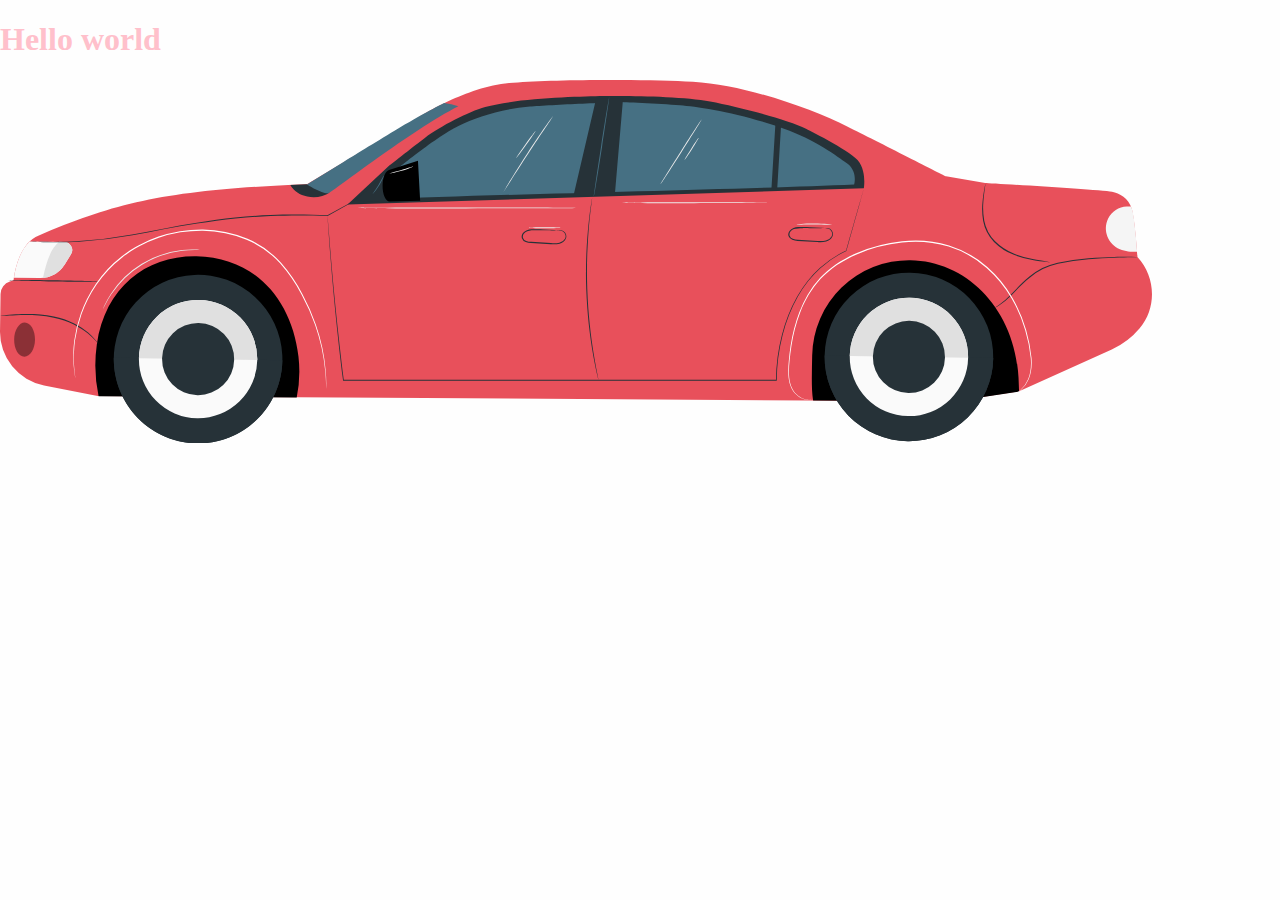
==== index.html @ 13c09c83 "initial commit" ====
<!DOCTYPE html>
<html lang="en">
  <head>
    <meta charset="UTF-8" />
    <meta name="viewport" content="width=device-width, initial-scale=1.0" />
    <link rel="stylesheet" href="style.css" />
    <title>Car service</title>
  </head>
  <body>
    <div class="container">
      <h1>Hello world</h1>
      <svg xmlns="http://www.w3.org/2000/svg" viewBox="0 0 1124.18 354.64">
        <g id="car">
          <path
            class="body"
            d="M1110 172.74c17.88 19.45 19.11 49.31 2.18 69.58a76.24 76.24 0 01-27.25 20.68l-90.37 40.71-63.84 9.88-835.41-5.29L43 298.06a53.16 53.16 0 01-43-52.95l.52-36.37a12.87 12.87 0 019.1-12.13l3.7-1.14s3.1-35.66 24.62-43.73C116.35 118 168.26 107.1 299.5 101.62l110.85-66.26S455.1 6.76 496.8 3 632.86-.78 676.12 1.71c50.78 2.92 115.21 26 151.14 43.85C855.4 59.51 923.13 94 923.13 94l38.31 6.43c5.77.27 111.58 6.72 123.74 8.58 7.14 1.1 16.21 6.48 19.24 16.53s5.59 46.92 5.59 46.92"
          />
          <path
            class="cls-2"
            d="M786.54 47.48c-18-9-66.5-21.48-93.58-26.56s-82.15-5.78-104.16-5.21-83.11 1.61-115.33 10.76c-16.58 4.71-43.2 18.5-58.91 30.05-5.45 4-29.12 22.56-34.42 26.78l-41 38.27L843 105.67s2.9-17.56-6.16-27.68-50.3-30.51-50.3-30.51z"
          />
          <path
            class="cls-3"
            d="M39.12 193.31l-25.49-.37c1-6.87 4.36-25.15 15.25-35.38l33.75.48a7.94 7.94 0 016.65 12.09l-6.14 10a27.74 27.74 0 01-24.02 13.18z"
          />
          <path
            class="cls-4"
            d="M42.21 191.78c2.65-11.23 6-26 15.46-33.81l5 .07a7.94 7.94 0 016.65 12.09l-6.14 10a27.71 27.71 0 01-21.27 13c.09-.42.19-.87.3-1.35z"
          />
          <path
            d="M289.54 309.84a125.87 125.87 0 001.73-39.84c-6.59-56.58-43.65-97.31-99.62-98.11-48.71-.71-89 29.73-97.18 86.11a145 145 0 001.7 50.57zM994.51 304c-.08-2.08-.25-4.21-.28-6.42-1-71.42-48.9-120.89-105.88-121.71a94.53 94.53 0 00-95.78 93c-.23 15.89-1 30.85.89 44l137.21.92z"
          />
          <path
            class="cls-2"
            d="M804.72 269.06A82.27 82.27 0 10888.17 188a82.28 82.28 0 00-83.45 81.06z"
          />
          <path
            class="cls-2"
            d="M804.74 268.85a1.49 1.49 0 000 .21 82.27 82.27 0 10164.53 2.37v-.21z"
          />
          <path
            class="cls-3"
            d="M829.23 269.41a57.76 57.76 0 1058.59-56.92 57.76 57.76 0 00-58.59 56.92z"
          />
          <path
            class="cls-4"
            d="M887.82 212.49a57.76 57.76 0 00-58.59 56.92l115.51 1.67a57.76 57.76 0 00-56.92-58.59z"
          />
          <path
            class="cls-2"
            d="M851.8 269.74a35.19 35.19 0 1035.69-34.68 35.19 35.19 0 00-35.69 34.68z"
          />
          <circle
            class="cls-2"
            cx="193.3"
            cy="272.37"
            r="82.27"
            transform="rotate(-2.57 193.70144275 272.8556887)"
          />
          <path
            class="cls-2"
            d="M111.05 271v.21a82.27 82.27 0 00164.53 2.37v-.21z"
          />
          <path
            class="cls-3"
            d="M135.55 271.54a57.76 57.76 0 1058.59-56.93 57.76 57.76 0 00-58.59 56.93z"
          />
          <path
            class="cls-4"
            d="M194.14 214.61a57.77 57.77 0 00-58.59 56.93l115.51 1.66a57.76 57.76 0 00-56.92-58.59z"
          />
          <path
            class="cls-2"
            d="M158.12 271.86a35.19 35.19 0 1035.69-34.67 35.19 35.19 0 00-35.69 34.67z"
          />
          <path
            d="M34.15 253.51c-.13 9.22-4.79 16.63-10.41 16.54s-10.07-7.61-9.94-16.83 4.8-16.62 10.42-16.54 10.07 7.62 9.93 16.83z"
            opacity=".4"
          />
          <path
            class="cls-2"
            d="M1110 172.74a8.47 8.47 0 01-1.58.13l-4.55.16c-4 .11-9.67.22-16.73.51s-15.47.68-24.77 1.43a210.32 210.32 0 00-30 4.41 76.65 76.65 0 00-14.74 5.09 61.92 61.92 0 00-12.13 8c-7.37 5.71-12.91 12.07-18 17a73.21 73.21 0 01-12.9 10.72 35.47 35.47 0 01-4 2.18 9.23 9.23 0 01-1.48.61c-.05-.12 2-1 5.24-3.17A78.82 78.82 0 00987 208.89c4.94-5 10.47-11.48 17.87-17.3a62.55 62.55 0 0112.3-8.15 76 76 0 0115-5.2 201.32 201.32 0 0130.15-4.35c9.34-.7 17.76-1 24.83-1.18s12.8-.17 16.75-.13l4.56.06a7.43 7.43 0 011.54.1z"
          />
          <g class="cls-7">
            <path
              class="cls-8"
              d="M991.86 305.42s.33-.23 1-.64a26.2 26.2 0 002.78-2 28.57 28.57 0 007.61-10.71c2.29-5.3 3.35-12.45 2.66-20.62a144.63 144.63 0 00-5.46-27.3 142.32 142.32 0 00-13.24-31 118.74 118.74 0 00-24.46-29.8 101 101 0 00-37-20.78 115.33 115.33 0 00-45.45-3.88 154.31 154.31 0 00-44.3 11.48c-13.65 5.83-25.88 13.83-35.1 23.9s-15.66 21.55-20 32.83a160 160 0 00-8.58 32.63c-.8 5.1-1.41 10-1.83 14.63a93.26 93.26 0 00-.55 13.12c.26 8.17 2.94 15.14 7.11 19.14a18.37 18.37 0 0011.6 5.73 18.74 18.74 0 004.59-.41s-.38.13-1.14.33a14.09 14.09 0 01-3.47.32 18.44 18.44 0 01-11.9-5.64c-4.32-4-7.12-11.18-7.44-19.44a92.2 92.2 0 01.46-13.21c.39-4.66 1-9.57 1.75-14.7a160.16 160.16 0 018.49-32.85 119.22 119.22 0 018.17-17.09 94.7 94.7 0 0112-16.13c9.32-10.19 21.69-18.31 35.42-24.22a155 155 0 0144.67-11.64 116 116 0 0145.91 3.95 101.62 101.62 0 0137.36 21.07 119.05 119.05 0 0124.6 30.13 148.7 148.7 0 0118.5 58.74c.64 8.24-.5 15.5-2.89 20.83a28 28 0 01-7.88 10.72 17.68 17.68 0 01-3.99 2.51z"
            />
          </g>
          <path
            class="cls-2"
            d="M96.19 257.94a40.87 40.87 0 01-2.66-3.13 59.15 59.15 0 00-8-7.78c-7.22-6-19-12.22-33.13-15.13s-27.29-2.68-36.72-2.36c-4.72.18-8.55.41-11.19.55a29.14 29.14 0 01-4.12.11 3.73 3.73 0 011-.21l3-.36c2.64-.28 6.46-.63 11.19-.92 9.44-.53 22.72-.91 37 2s26.24 9.39 33.42 15.65a52.6 52.6 0 017.81 8.13c.84 1 1.36 1.93 1.77 2.5a3.81 3.81 0 01.63.95zM95.69 196.71c0 .32-19.64.3-43.86-.05S8 195.76 8 195.44s19.64-.3 43.87.05 43.83.89 43.82 1.22z"
          />
          <g class="cls-7">
            <path
              class="cls-8"
              d="M318.3 301.35s-.05-.38-.07-1.12-.05-1.89-.08-3.3-.09-3.25-.22-5.36-.25-4.56-.53-7.31a188.36 188.36 0 00-10-45.42 197.12 197.12 0 00-13.07-29.37 155.19 155.19 0 00-20.85-30.33 90.42 90.42 0 00-32.92-23.29A116.89 116.89 0 00198 147.1a135.8 135.8 0 00-22.1 1.59 139.54 139.54 0 00-20.9 5.24 127.08 127.08 0 00-19 8.33l-2.25 1.19-2.16 1.31-4.28 2.6-4.08 2.83-2 1.4-1.91 1.51a116.07 116.07 0 00-25.17 26.72 126.79 126.79 0 00-14.55 28.55 131.4 131.4 0 00-6.38 25.71c-.44 3.88-.91 7.49-1 10.84-.25 3.34-.16 6.4-.14 9.15s.29 5.19.39 7.3.37 3.9.56 5.34.31 2.49.41 3.27.1 1.13.1 1.13-.1-.37-.22-1.11-.3-1.87-.53-3.26-.54-3.21-.67-5.33-.52-4.56-.5-7.33-.18-5.83 0-9.19c0-3.37.49-7 .89-10.9a131.07 131.07 0 016.25-25.9 127.65 127.65 0 0114.53-28.82 116.93 116.93 0 0125.32-27l1.92-1.53 2-1.42 4.1-2.85 4.37-2.67 2.18-1.32 2.27-1.2a126.44 126.44 0 0119.18-8.44 139.25 139.25 0 0121.06-5.3 137.17 137.17 0 0122.31-1.62 118 118 0 0143 8.87 91.44 91.44 0 0133.27 23.62A156.3 156.3 0 01295.2 209a196.35 196.35 0 0113 29.56 183.76 183.76 0 019.67 45.65 137.4 137.4 0 01.43 17.14z"
            />
          </g>
          <path
            class="cls-2"
            d="M961.58 101.54a4.8 4.8 0 01-.08 1.21c-.12.91-.27 2-.45 3.42-.4 3-1 7.25-1.41 12.56a70.54 70.54 0 00.85 18.59 39.44 39.44 0 0010.35 19.84 55.57 55.57 0 0018.92 12.41 99.84 99.84 0 0017.93 5.2c5.24 1 9.52 1.69 12.47 2.17l3.4.57a4.56 4.56 0 011.18.28 5.06 5.06 0 01-1.21 0l-3.43-.35c-3-.35-7.28-.86-12.56-1.82a94.06 94.06 0 01-18.19-5A55.33 55.33 0 01970 158a39.89 39.89 0 01-10.57-20.44 67.68 67.68 0 01-.61-18.86c.5-5.35 1.24-9.63 1.78-12.58.27-1.47.5-2.61.67-3.38a4.65 4.65 0 01.31-1.2zM543.61 146.57a3.16 3.16 0 011-.1 16.52 16.52 0 012.92.15 5.72 5.72 0 014 2.43 6.12 6.12 0 01.48 6.15 9.15 9.15 0 01-5.94 4.61 26.69 26.69 0 01-8.56.43l-19.35-1.1a15.48 15.48 0 01-5.17-1 6.42 6.42 0 01-3.73-3.72 5.6 5.6 0 011-5 8 8 0 013.9-2.85c3-1 5.92-.8 8.55-.86s5.13.09 7.38.18l10.66.45a31.3 31.3 0 013.9.21 3.15 3.15 0 01-1 .14c-.66 0-1.64.09-2.9.11-2.52.06-6.17 0-10.67-.08-2.25 0-4.71-.07-7.35 0s-5.52-.05-8.19.9a6.86 6.86 0 00-3.36 2.48 4.5 4.5 0 00-.78 4 5.35 5.35 0 003.09 3 14.81 14.81 0 004.79.87l19.34 1.19a26.06 26.06 0 008.25-.28 8.4 8.4 0 005.45-4 5.45 5.45 0 00-.29-5.43 5.27 5.27 0 00-3.53-2.34c-2.5-.48-3.9-.41-3.89-.54zM803.79 144.42a3.06 3.06 0 011-.1 15.93 15.93 0 012.93.16 5.65 5.65 0 014 2.42 6.14 6.14 0 01.49 6.15 9.16 9.16 0 01-6 4.61 26.69 26.69 0 01-8.56.43l-19.3-1.09a15.77 15.77 0 01-5.17-1 6.47 6.47 0 01-3.73-3.73 5.6 5.6 0 011-5 7.9 7.9 0 013.9-2.84c3-1 5.92-.81 8.55-.87s5.13.09 7.38.18l10.66.45a28.12 28.12 0 013.91.22 3.59 3.59 0 01-1 .13c-.67 0-1.65.09-2.91.11-2.52.06-6.17 0-10.67-.08-2.25 0-4.71-.07-7.35 0s-5.52 0-8.19.9a6.79 6.79 0 00-3.35 2.49 4.45 4.45 0 00-.79 4 5.34 5.34 0 003.1 3 14.72 14.72 0 004.79.88l19.28 1.16a26 26 0 008.25-.29 8.31 8.31 0 005.45-4 5.43 5.43 0 00-.29-5.42 5.2 5.2 0 00-3.53-2.34c-2.43-.47-3.87-.4-3.85-.53z"
          />
          <path
            class="cls-2"
            d="M843 105.67s-.08.35-.26 1l-.83 3.05-3.3 11.9c-2.92 10.42-7.19 25.66-12.63 45v.11l-.1.05a101.42 101.42 0 00-25.31 16.88 105.71 105.71 0 00-11.78 12.54 123.54 123.54 0 00-10.3 15.28A151.6 151.6 0 00763.7 249a181.24 181.24 0 00-5.7 44v.43h-.42l-184.5.06-238-.1h-.34v-.34c-6-48.78-9.74-89-12-116.91-1.14-14-1.92-24.91-2.43-32.34-.24-3.7-.42-6.53-.55-8.47s-.15-2.9-.15-2.9.11 1 .27 2.89.37 4.77.66 8.47c.61 7.44 1.5 18.35 2.64 32.31 2.4 27.94 6.29 68.09 12.34 116.86l-.38-.34 238-.09 184.5.05-.43.44a182.06 182.06 0 015.79-44.21 152.45 152.45 0 0114.91-37.57 123 123 0 0110.41-15.34 105.31 105.31 0 0111.88-12.59 101.81 101.81 0 0125.5-16.88l-.14.16c5.53-19.35 9.88-34.57 12.86-45 1.5-5.18 2.65-9.15 3.43-11.86.39-1.32.69-2.33.89-3s.26-1.06.26-1.06z"
          />
          <path
            class="cls-2"
            d="M577.79 115a1.46 1.46 0 010 .46c0 .36-.08.8-.14 1.35-.16 1.25-.37 3-.64 5.15s-.65 5-1 8.16-.8 6.81-1.12 10.83-.76 8.41-1 13.14-.55 9.79-.8 15.12c-.35 10.65-.44 22.37 0 34.66s1.32 24 2.4 34.6c.6 5.29 1.12 10.33 1.81 15s1.29 9.07 1.93 13 1.29 7.56 1.85 10.72 1.07 5.86 1.52 8.07l1 5.1c.1.54.17 1 .23 1.34a1.45 1.45 0 010 .46 2.57 2.57 0 01-.14-.44c-.09-.35-.2-.78-.33-1.31q-.42-1.86-1.16-5.07c-.51-2.2-1.1-4.9-1.69-8s-1.36-6.72-2-10.71-1.41-8.34-2.05-13-1.27-9.74-1.9-15c-1.12-10.62-2-22.33-2.48-34.66s-.27-24.06.13-34.73c.27-5.33.49-10.4.89-15.13s.75-9.14 1.16-13.16.87-7.64 1.26-10.82.78-5.92 1.14-8.15.62-3.88.82-5.13c.1-.54.17-1 .24-1.33a1.69 1.69 0 01.07-.52zM321.75 109.75c-5.9 4.41-14.67 5.51-21.89 4s-12.9-4.83-16.6-11.2l16.2-.72z"
          />
          <path
            class="cls-9"
            d="M299.46 101.86s16.32 10 21.06 8.59 80.87-61.53 126.81-84.76a54.14 54.14 0 00-13.95-3.17s-21.38 10.81-48 26.86c-20.28 12.21-40.92 25-50.57 30.9z"
          />
          <path
            class="cls-2"
            d="M351.67 114.63a4.53 4.53 0 01-.52.34l-1.6.93-6.25 3.55-23.58 13.22h-.16c-14.78-.53-33.76-.92-55.5 0-10.87.47-22.42 1.25-34.46 2.47s-24.55 3-37.36 5c-22.45 3.5-43.64 7.92-63 11.48a428 428 0 01-51.95 6.23c-14.88.85-26.95.63-35.27.39-4.16-.13-7.39-.29-9.58-.43l-2.49-.16c-.56 0-.85-.08-.85-.08h.85l2.5.07c2.19.07 5.42.18 9.58.25 8.32.13 20.37.24 35.22-.7a438.6 438.6 0 0051.84-6.42c19.34-3.6 40.55-8.05 63-11.56 12.83-2 25.37-3.73 37.42-5s23.64-2 34.52-2.41c21.78-.83 40.78-.35 55.56.3h-.15l23.72-13 6.32-3.41 1.64-.86a2.7 2.7 0 01.55-.2z"
          />
          <path
            class="cls-9"
            d="M369 116.52c115.64-5.16 348.9-9.46 464.53-14.63 0 0 3.82-12.7-7.06-20.63-4-2.9-28-21.06-56-31.76-44-16.78-88.88-23.48-106.82-24.95-20.6-1.68-58.27-3.2-58.27-3.2s-69 2.75-88.24 4.5c-28.36 2.56-52.17 10.27-69.81 19-24.11 11.93-66.05 47.07-66.05 47.07l-29.5 24.6z"
          />
          <path
            class="cls-2"
            d="M581.83 17.93l-22.32 95.43 40.47-1.29 8.05-94.14h-26.2zM756.8 41.03l-3.94 64.65h5.63l3.8-62.63-5.49-2.02zM373.39 94.63c1.78 2.38 12.06 25.48 12.06 25.48l-39.06-2.56z"
          />
          <path
            class="cls-1"
            d="M410 117.81l-29.77.83c-3.93-.06-7-7-6.9-15.59.12-7.64 2.77-14.1 6.26-15.21l28.27-9z"
          />
          <path
            class="cls-9"
            d="M594.5 16.84c.26 0-2.89 21.79-7 48.57s-7.73 48.47-8 48.43 2.89-21.78 7-48.58 7.74-48.46 8-48.42zM374.56 93.22c.23.09-1.42 4.7-4.56 9.82s-6.46 8.72-6.64 8.55 2.75-4 5.82-9 5.12-9.48 5.38-9.37z"
          />
          <path
            class="cls-10"
            d="M539.61 35.28a3 3 0 01-.43.79l-1.39 2.15c-1.31 2-3.07 4.62-5.21 7.83-4.42 6.6-10.51 15.73-17.14 25.87S502.89 91.31 498.62 98l-5.09 7.92-1.41 2.13c-.33.48-.52.73-.55.71a2.84 2.84 0 01.43-.76l1.27-2.23c1.11-1.92 2.76-4.68 4.82-8.08 4.13-6.79 10-16.09 16.6-26.24S527.46 52.18 532 45.67c2.28-3.25 4.15-5.87 5.47-7.66L539 36c.38-.5.58-.74.61-.72zM522.63 49.73c.22.16-3.86 6.23-9.09 13.58s-9.66 13.17-9.88 13 3.86-6.24 9.1-13.58 9.66-13.15 9.87-13z"
          />
          <path
            d="M1109.66 167.65s-9.6.61-16.83-2.5c-11.5-4.94-17-18.58-11.53-29.82a2 2 0 01.1-.21c3.42-6.89 10.53-11.82 18.22-11.77h4s1.78 2.85 2.61 9.56c1.11 8.79 2.77 22.09 3.43 34.74z"
            fill="#f5f5f5"
          />
          <path
            class="cls-10"
            d="M684.86 38.38c.22.14-8.61 14.44-19.72 31.92s-20.3 31.55-20.53 31.4 8.61-14.43 19.72-31.92 20.31-31.54 20.53-31.4zM681.87 56.43c.22.14-2.73 5.1-6.59 11.09s-7.16 10.71-7.39 10.57S670.62 73 674.48 67s7.17-10.72 7.39-10.57zM403.21 84.41c.1.23-4.84 2.41-11.21 4.27s-11.7 2.69-11.75 2.44 5.16-1.51 11.48-3.36 11.38-3.61 11.48-3.35zM563.31 124.82c0 .27-48.54.48-108.39.48s-108.39-.21-108.39-.48 48.52-.48 108.39-.48 108.39.22 108.39.48zM547.37 144.09c0 .27-7 .48-15.75.48s-15.75-.21-15.75-.48 7-.48 15.75-.48 15.75.22 15.75.48zM195 165.93a5 5 0 01-1.21 0c-.78 0-1.94-.06-3.43 0a100.54 100.54 0 00-12.59.77 96.68 96.68 0 00-68.79 42 101.18 101.18 0 00-6.45 10.84c-.71 1.31-1.17 2.38-1.54 3.07a5.37 5.37 0 01-.58 1 5.66 5.66 0 01.41-1.13c.31-.72.72-1.81 1.38-3.16a88.72 88.72 0 016.21-11A94.65 94.65 0 01177.66 166a87.31 87.31 0 0112.67-.47c1.5 0 2.66.16 3.44.21a6.38 6.38 0 011.23.19zM749.3 119.72c0 .26-32.13.48-71.76.48s-71.76-.22-71.76-.48 32.12-.48 71.76-.48 71.76.21 71.76.48zM812.23 141.27a31 31 0 01-5.19 0c-3.19-.07-7.6-.18-12.48-.21s-9.28 0-12.48.08-5.18.05-5.19-.09a25.92 25.92 0 015.16-.59c3.2-.21 7.63-.38 12.52-.35s9.31.24 12.51.48a25.2 25.2 0 015.15.68z"
          />
        </g>
      </svg>
    </div>
  </body>
</html>
---- style.css ----
body {
  padding: 0;
  margin: 0;
  background: #fefefe;
}

h1 {
  color: pink;
}

.body {
  fill: #e8505b;
}
.cls-2 {
  fill: #263238;
}
.cls-3 {
  fill: #fafafa;
}
.cls-4 {
  fill: #e0e0e0;
}
/* .cls-5 {
  opacity: 0.7;
}
.cls-7 {
  opacity: 0.5;
} */
.cls-8 {
  fill: #fff;
}
.cls-9 {
  fill: #467083;
}
.cls-10 {
  fill: #ebebeb;
}

svg {
  animation-name: drive;
  animation-duration: 5s;
  animation-iteration-count: 1;
  animation-direction: normal;
  width: 90vw;
}

@keyframes drive {
  from {
    transform: translateX(100vw);
  }

  to {
    transform: translateX(0);
  }
}
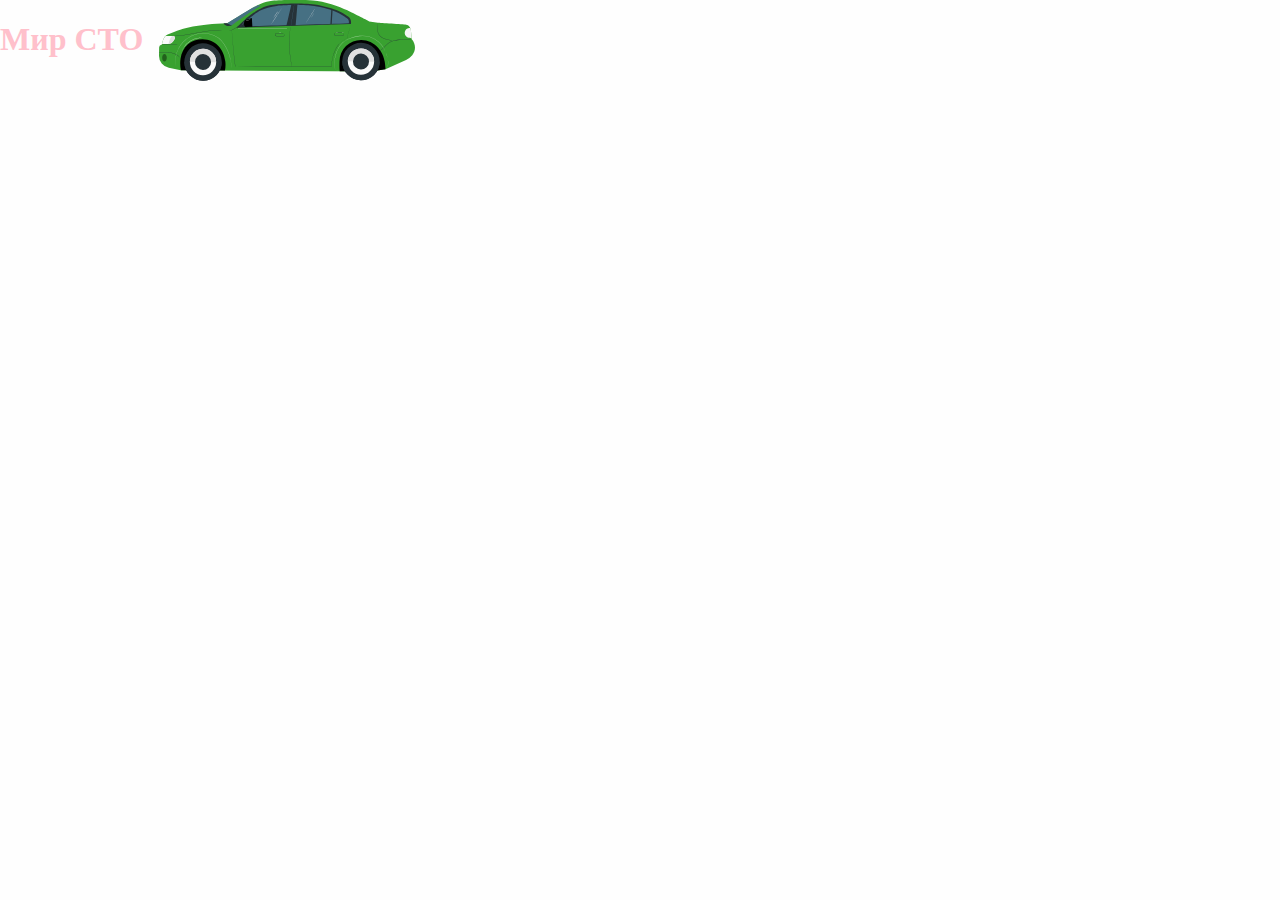
==== commit 6eda342d: "added changing car color" ====
--- a/index.html
+++ b/index.html
@@ -8,145 +8,144 @@
   </head>
   <body>
     <div class="container">
-      <h1>Hello world</h1>
+      <h1>Мир СТО</h1>
       <svg xmlns="http://www.w3.org/2000/svg" viewBox="0 0 1124.18 354.64">
-        <g id="car">
+        <path
+          id="car-body"
+          d="M1110 172.74c17.88 19.45 19.11 49.31 2.18 69.58a76.24 76.24 0 01-27.25 20.68l-90.37 40.71-63.84 9.88-835.41-5.29L43 298.06a53.16 53.16 0 01-43-52.95l.52-36.37a12.87 12.87 0 019.1-12.13l3.7-1.14s3.1-35.66 24.62-43.73C116.35 118 168.26 107.1 299.5 101.62l110.85-66.26S455.1 6.76 496.8 3 632.86-.78 676.12 1.71c50.78 2.92 115.21 26 151.14 43.85C855.4 59.51 923.13 94 923.13 94l38.31 6.43c5.77.27 111.58 6.72 123.74 8.58 7.14 1.1 16.21 6.48 19.24 16.53s5.59 46.92 5.59 46.92"
+        />
+        <path
+          class="cls-2"
+          d="M786.54 47.48c-18-9-66.5-21.48-93.58-26.56s-82.15-5.78-104.16-5.21-83.11 1.61-115.33 10.76c-16.58 4.71-43.2 18.5-58.91 30.05-5.45 4-29.12 22.56-34.42 26.78l-41 38.27L843 105.67s2.9-17.56-6.16-27.68-50.3-30.51-50.3-30.51z"
+        />
+        <path
+          class="cls-3"
+          d="M39.12 193.31l-25.49-.37c1-6.87 4.36-25.15 15.25-35.38l33.75.48a7.94 7.94 0 016.65 12.09l-6.14 10a27.74 27.74 0 01-24.02 13.18z"
+        />
+        <path
+          class="cls-4"
+          d="M42.21 191.78c2.65-11.23 6-26 15.46-33.81l5 .07a7.94 7.94 0 016.65 12.09l-6.14 10a27.71 27.71 0 01-21.27 13c.09-.42.19-.87.3-1.35z"
+        />
+        <path
+          d="M289.54 309.84a125.87 125.87 0 001.73-39.84c-6.59-56.58-43.65-97.31-99.62-98.11-48.71-.71-89 29.73-97.18 86.11a145 145 0 001.7 50.57zM994.51 304c-.08-2.08-.25-4.21-.28-6.42-1-71.42-48.9-120.89-105.88-121.71a94.53 94.53 0 00-95.78 93c-.23 15.89-1 30.85.89 44l137.21.92z"
+        />
+        <path
+          class="cls-2"
+          d="M804.72 269.06A82.27 82.27 0 10888.17 188a82.28 82.28 0 00-83.45 81.06z"
+        />
+        <path
+          class="cls-2"
+          d="M804.74 268.85a1.49 1.49 0 000 .21 82.27 82.27 0 10164.53 2.37v-.21z"
+        />
+        <path
+          class="cls-3"
+          d="M829.23 269.41a57.76 57.76 0 1058.59-56.92 57.76 57.76 0 00-58.59 56.92z"
+        />
+        <path
+          class="cls-4"
+          d="M887.82 212.49a57.76 57.76 0 00-58.59 56.92l115.51 1.67a57.76 57.76 0 00-56.92-58.59z"
+        />
+        <path
+          class="cls-2"
+          d="M851.8 269.74a35.19 35.19 0 1035.69-34.68 35.19 35.19 0 00-35.69 34.68z"
+        />
+        <circle
+          class="cls-2"
+          cx="193.3"
+          cy="272.37"
+          r="82.27"
+          transform="rotate(-2.57 193.70144275 272.8556887)"
+        />
+        <path
+          class="cls-2"
+          d="M111.05 271v.21a82.27 82.27 0 00164.53 2.37v-.21z"
+        />
+        <path
+          class="cls-3"
+          d="M135.55 271.54a57.76 57.76 0 1058.59-56.93 57.76 57.76 0 00-58.59 56.93z"
+        />
+        <path
+          class="cls-4"
+          d="M194.14 214.61a57.77 57.77 0 00-58.59 56.93l115.51 1.66a57.76 57.76 0 00-56.92-58.59z"
+        />
+        <path
+          class="cls-2"
+          d="M158.12 271.86a35.19 35.19 0 1035.69-34.67 35.19 35.19 0 00-35.69 34.67z"
+        />
+        <path
+          d="M34.15 253.51c-.13 9.22-4.79 16.63-10.41 16.54s-10.07-7.61-9.94-16.83 4.8-16.62 10.42-16.54 10.07 7.62 9.93 16.83z"
+          opacity=".4"
+        />
+        <path
+          class="cls-2"
+          d="M1110 172.74a8.47 8.47 0 01-1.58.13l-4.55.16c-4 .11-9.67.22-16.73.51s-15.47.68-24.77 1.43a210.32 210.32 0 00-30 4.41 76.65 76.65 0 00-14.74 5.09 61.92 61.92 0 00-12.13 8c-7.37 5.71-12.91 12.07-18 17a73.21 73.21 0 01-12.9 10.72 35.47 35.47 0 01-4 2.18 9.23 9.23 0 01-1.48.61c-.05-.12 2-1 5.24-3.17A78.82 78.82 0 00987 208.89c4.94-5 10.47-11.48 17.87-17.3a62.55 62.55 0 0112.3-8.15 76 76 0 0115-5.2 201.32 201.32 0 0130.15-4.35c9.34-.7 17.76-1 24.83-1.18s12.8-.17 16.75-.13l4.56.06a7.43 7.43 0 011.54.1z"
+        />
+        <g class="cls-7">
           <path
-            class="body"
-            d="M1110 172.74c17.88 19.45 19.11 49.31 2.18 69.58a76.24 76.24 0 01-27.25 20.68l-90.37 40.71-63.84 9.88-835.41-5.29L43 298.06a53.16 53.16 0 01-43-52.95l.52-36.37a12.87 12.87 0 019.1-12.13l3.7-1.14s3.1-35.66 24.62-43.73C116.35 118 168.26 107.1 299.5 101.62l110.85-66.26S455.1 6.76 496.8 3 632.86-.78 676.12 1.71c50.78 2.92 115.21 26 151.14 43.85C855.4 59.51 923.13 94 923.13 94l38.31 6.43c5.77.27 111.58 6.72 123.74 8.58 7.14 1.1 16.21 6.48 19.24 16.53s5.59 46.92 5.59 46.92"
-          />
-          <path
-            class="cls-2"
-            d="M786.54 47.48c-18-9-66.5-21.48-93.58-26.56s-82.15-5.78-104.16-5.21-83.11 1.61-115.33 10.76c-16.58 4.71-43.2 18.5-58.91 30.05-5.45 4-29.12 22.56-34.42 26.78l-41 38.27L843 105.67s2.9-17.56-6.16-27.68-50.3-30.51-50.3-30.51z"
-          />
-          <path
-            class="cls-3"
-            d="M39.12 193.31l-25.49-.37c1-6.87 4.36-25.15 15.25-35.38l33.75.48a7.94 7.94 0 016.65 12.09l-6.14 10a27.74 27.74 0 01-24.02 13.18z"
-          />
-          <path
-            class="cls-4"
-            d="M42.21 191.78c2.65-11.23 6-26 15.46-33.81l5 .07a7.94 7.94 0 016.65 12.09l-6.14 10a27.71 27.71 0 01-21.27 13c.09-.42.19-.87.3-1.35z"
-          />
-          <path
-            d="M289.54 309.84a125.87 125.87 0 001.73-39.84c-6.59-56.58-43.65-97.31-99.62-98.11-48.71-.71-89 29.73-97.18 86.11a145 145 0 001.7 50.57zM994.51 304c-.08-2.08-.25-4.21-.28-6.42-1-71.42-48.9-120.89-105.88-121.71a94.53 94.53 0 00-95.78 93c-.23 15.89-1 30.85.89 44l137.21.92z"
-          />
-          <path
-            class="cls-2"
-            d="M804.72 269.06A82.27 82.27 0 10888.17 188a82.28 82.28 0 00-83.45 81.06z"
-          />
-          <path
-            class="cls-2"
-            d="M804.74 268.85a1.49 1.49 0 000 .21 82.27 82.27 0 10164.53 2.37v-.21z"
-          />
-          <path
-            class="cls-3"
-            d="M829.23 269.41a57.76 57.76 0 1058.59-56.92 57.76 57.76 0 00-58.59 56.92z"
-          />
-          <path
-            class="cls-4"
-            d="M887.82 212.49a57.76 57.76 0 00-58.59 56.92l115.51 1.67a57.76 57.76 0 00-56.92-58.59z"
-          />
-          <path
-            class="cls-2"
-            d="M851.8 269.74a35.19 35.19 0 1035.69-34.68 35.19 35.19 0 00-35.69 34.68z"
-          />
-          <circle
-            class="cls-2"
-            cx="193.3"
-            cy="272.37"
-            r="82.27"
-            transform="rotate(-2.57 193.70144275 272.8556887)"
-          />
-          <path
-            class="cls-2"
-            d="M111.05 271v.21a82.27 82.27 0 00164.53 2.37v-.21z"
-          />
-          <path
-            class="cls-3"
-            d="M135.55 271.54a57.76 57.76 0 1058.59-56.93 57.76 57.76 0 00-58.59 56.93z"
-          />
-          <path
-            class="cls-4"
-            d="M194.14 214.61a57.77 57.77 0 00-58.59 56.93l115.51 1.66a57.76 57.76 0 00-56.92-58.59z"
-          />
-          <path
-            class="cls-2"
-            d="M158.12 271.86a35.19 35.19 0 1035.69-34.67 35.19 35.19 0 00-35.69 34.67z"
-          />
-          <path
-            d="M34.15 253.51c-.13 9.22-4.79 16.63-10.41 16.54s-10.07-7.61-9.94-16.83 4.8-16.62 10.42-16.54 10.07 7.62 9.93 16.83z"
-            opacity=".4"
-          />
-          <path
-            class="cls-2"
-            d="M1110 172.74a8.47 8.47 0 01-1.58.13l-4.55.16c-4 .11-9.67.22-16.73.51s-15.47.68-24.77 1.43a210.32 210.32 0 00-30 4.41 76.65 76.65 0 00-14.74 5.09 61.92 61.92 0 00-12.13 8c-7.37 5.71-12.91 12.07-18 17a73.21 73.21 0 01-12.9 10.72 35.47 35.47 0 01-4 2.18 9.23 9.23 0 01-1.48.61c-.05-.12 2-1 5.24-3.17A78.82 78.82 0 00987 208.89c4.94-5 10.47-11.48 17.87-17.3a62.55 62.55 0 0112.3-8.15 76 76 0 0115-5.2 201.32 201.32 0 0130.15-4.35c9.34-.7 17.76-1 24.83-1.18s12.8-.17 16.75-.13l4.56.06a7.43 7.43 0 011.54.1z"
-          />
-          <g class="cls-7">
-            <path
-              class="cls-8"
-              d="M991.86 305.42s.33-.23 1-.64a26.2 26.2 0 002.78-2 28.57 28.57 0 007.61-10.71c2.29-5.3 3.35-12.45 2.66-20.62a144.63 144.63 0 00-5.46-27.3 142.32 142.32 0 00-13.24-31 118.74 118.74 0 00-24.46-29.8 101 101 0 00-37-20.78 115.33 115.33 0 00-45.45-3.88 154.31 154.31 0 00-44.3 11.48c-13.65 5.83-25.88 13.83-35.1 23.9s-15.66 21.55-20 32.83a160 160 0 00-8.58 32.63c-.8 5.1-1.41 10-1.83 14.63a93.26 93.26 0 00-.55 13.12c.26 8.17 2.94 15.14 7.11 19.14a18.37 18.37 0 0011.6 5.73 18.74 18.74 0 004.59-.41s-.38.13-1.14.33a14.09 14.09 0 01-3.47.32 18.44 18.44 0 01-11.9-5.64c-4.32-4-7.12-11.18-7.44-19.44a92.2 92.2 0 01.46-13.21c.39-4.66 1-9.57 1.75-14.7a160.16 160.16 0 018.49-32.85 119.22 119.22 0 018.17-17.09 94.7 94.7 0 0112-16.13c9.32-10.19 21.69-18.31 35.42-24.22a155 155 0 0144.67-11.64 116 116 0 0145.91 3.95 101.62 101.62 0 0137.36 21.07 119.05 119.05 0 0124.6 30.13 148.7 148.7 0 0118.5 58.74c.64 8.24-.5 15.5-2.89 20.83a28 28 0 01-7.88 10.72 17.68 17.68 0 01-3.99 2.51z"
-            />
-          </g>
-          <path
-            class="cls-2"
-            d="M96.19 257.94a40.87 40.87 0 01-2.66-3.13 59.15 59.15 0 00-8-7.78c-7.22-6-19-12.22-33.13-15.13s-27.29-2.68-36.72-2.36c-4.72.18-8.55.41-11.19.55a29.14 29.14 0 01-4.12.11 3.73 3.73 0 011-.21l3-.36c2.64-.28 6.46-.63 11.19-.92 9.44-.53 22.72-.91 37 2s26.24 9.39 33.42 15.65a52.6 52.6 0 017.81 8.13c.84 1 1.36 1.93 1.77 2.5a3.81 3.81 0 01.63.95zM95.69 196.71c0 .32-19.64.3-43.86-.05S8 195.76 8 195.44s19.64-.3 43.87.05 43.83.89 43.82 1.22z"
-          />
-          <g class="cls-7">
-            <path
-              class="cls-8"
-              d="M318.3 301.35s-.05-.38-.07-1.12-.05-1.89-.08-3.3-.09-3.25-.22-5.36-.25-4.56-.53-7.31a188.36 188.36 0 00-10-45.42 197.12 197.12 0 00-13.07-29.37 155.19 155.19 0 00-20.85-30.33 90.42 90.42 0 00-32.92-23.29A116.89 116.89 0 00198 147.1a135.8 135.8 0 00-22.1 1.59 139.54 139.54 0 00-20.9 5.24 127.08 127.08 0 00-19 8.33l-2.25 1.19-2.16 1.31-4.28 2.6-4.08 2.83-2 1.4-1.91 1.51a116.07 116.07 0 00-25.17 26.72 126.79 126.79 0 00-14.55 28.55 131.4 131.4 0 00-6.38 25.71c-.44 3.88-.91 7.49-1 10.84-.25 3.34-.16 6.4-.14 9.15s.29 5.19.39 7.3.37 3.9.56 5.34.31 2.49.41 3.27.1 1.13.1 1.13-.1-.37-.22-1.11-.3-1.87-.53-3.26-.54-3.21-.67-5.33-.52-4.56-.5-7.33-.18-5.83 0-9.19c0-3.37.49-7 .89-10.9a131.07 131.07 0 016.25-25.9 127.65 127.65 0 0114.53-28.82 116.93 116.93 0 0125.32-27l1.92-1.53 2-1.42 4.1-2.85 4.37-2.67 2.18-1.32 2.27-1.2a126.44 126.44 0 0119.18-8.44 139.25 139.25 0 0121.06-5.3 137.17 137.17 0 0122.31-1.62 118 118 0 0143 8.87 91.44 91.44 0 0133.27 23.62A156.3 156.3 0 01295.2 209a196.35 196.35 0 0113 29.56 183.76 183.76 0 019.67 45.65 137.4 137.4 0 01.43 17.14z"
-            />
-          </g>
-          <path
-            class="cls-2"
-            d="M961.58 101.54a4.8 4.8 0 01-.08 1.21c-.12.91-.27 2-.45 3.42-.4 3-1 7.25-1.41 12.56a70.54 70.54 0 00.85 18.59 39.44 39.44 0 0010.35 19.84 55.57 55.57 0 0018.92 12.41 99.84 99.84 0 0017.93 5.2c5.24 1 9.52 1.69 12.47 2.17l3.4.57a4.56 4.56 0 011.18.28 5.06 5.06 0 01-1.21 0l-3.43-.35c-3-.35-7.28-.86-12.56-1.82a94.06 94.06 0 01-18.19-5A55.33 55.33 0 01970 158a39.89 39.89 0 01-10.57-20.44 67.68 67.68 0 01-.61-18.86c.5-5.35 1.24-9.63 1.78-12.58.27-1.47.5-2.61.67-3.38a4.65 4.65 0 01.31-1.2zM543.61 146.57a3.16 3.16 0 011-.1 16.52 16.52 0 012.92.15 5.72 5.72 0 014 2.43 6.12 6.12 0 01.48 6.15 9.15 9.15 0 01-5.94 4.61 26.69 26.69 0 01-8.56.43l-19.35-1.1a15.48 15.48 0 01-5.17-1 6.42 6.42 0 01-3.73-3.72 5.6 5.6 0 011-5 8 8 0 013.9-2.85c3-1 5.92-.8 8.55-.86s5.13.09 7.38.18l10.66.45a31.3 31.3 0 013.9.21 3.15 3.15 0 01-1 .14c-.66 0-1.64.09-2.9.11-2.52.06-6.17 0-10.67-.08-2.25 0-4.71-.07-7.35 0s-5.52-.05-8.19.9a6.86 6.86 0 00-3.36 2.48 4.5 4.5 0 00-.78 4 5.35 5.35 0 003.09 3 14.81 14.81 0 004.79.87l19.34 1.19a26.06 26.06 0 008.25-.28 8.4 8.4 0 005.45-4 5.45 5.45 0 00-.29-5.43 5.27 5.27 0 00-3.53-2.34c-2.5-.48-3.9-.41-3.89-.54zM803.79 144.42a3.06 3.06 0 011-.1 15.93 15.93 0 012.93.16 5.65 5.65 0 014 2.42 6.14 6.14 0 01.49 6.15 9.16 9.16 0 01-6 4.61 26.69 26.69 0 01-8.56.43l-19.3-1.09a15.77 15.77 0 01-5.17-1 6.47 6.47 0 01-3.73-3.73 5.6 5.6 0 011-5 7.9 7.9 0 013.9-2.84c3-1 5.92-.81 8.55-.87s5.13.09 7.38.18l10.66.45a28.12 28.12 0 013.91.22 3.59 3.59 0 01-1 .13c-.67 0-1.65.09-2.91.11-2.52.06-6.17 0-10.67-.08-2.25 0-4.71-.07-7.35 0s-5.52 0-8.19.9a6.79 6.79 0 00-3.35 2.49 4.45 4.45 0 00-.79 4 5.34 5.34 0 003.1 3 14.72 14.72 0 004.79.88l19.28 1.16a26 26 0 008.25-.29 8.31 8.31 0 005.45-4 5.43 5.43 0 00-.29-5.42 5.2 5.2 0 00-3.53-2.34c-2.43-.47-3.87-.4-3.85-.53z"
-          />
-          <path
-            class="cls-2"
-            d="M843 105.67s-.08.35-.26 1l-.83 3.05-3.3 11.9c-2.92 10.42-7.19 25.66-12.63 45v.11l-.1.05a101.42 101.42 0 00-25.31 16.88 105.71 105.71 0 00-11.78 12.54 123.54 123.54 0 00-10.3 15.28A151.6 151.6 0 00763.7 249a181.24 181.24 0 00-5.7 44v.43h-.42l-184.5.06-238-.1h-.34v-.34c-6-48.78-9.74-89-12-116.91-1.14-14-1.92-24.91-2.43-32.34-.24-3.7-.42-6.53-.55-8.47s-.15-2.9-.15-2.9.11 1 .27 2.89.37 4.77.66 8.47c.61 7.44 1.5 18.35 2.64 32.31 2.4 27.94 6.29 68.09 12.34 116.86l-.38-.34 238-.09 184.5.05-.43.44a182.06 182.06 0 015.79-44.21 152.45 152.45 0 0114.91-37.57 123 123 0 0110.41-15.34 105.31 105.31 0 0111.88-12.59 101.81 101.81 0 0125.5-16.88l-.14.16c5.53-19.35 9.88-34.57 12.86-45 1.5-5.18 2.65-9.15 3.43-11.86.39-1.32.69-2.33.89-3s.26-1.06.26-1.06z"
-          />
-          <path
-            class="cls-2"
-            d="M577.79 115a1.46 1.46 0 010 .46c0 .36-.08.8-.14 1.35-.16 1.25-.37 3-.64 5.15s-.65 5-1 8.16-.8 6.81-1.12 10.83-.76 8.41-1 13.14-.55 9.79-.8 15.12c-.35 10.65-.44 22.37 0 34.66s1.32 24 2.4 34.6c.6 5.29 1.12 10.33 1.81 15s1.29 9.07 1.93 13 1.29 7.56 1.85 10.72 1.07 5.86 1.52 8.07l1 5.1c.1.54.17 1 .23 1.34a1.45 1.45 0 010 .46 2.57 2.57 0 01-.14-.44c-.09-.35-.2-.78-.33-1.31q-.42-1.86-1.16-5.07c-.51-2.2-1.1-4.9-1.69-8s-1.36-6.72-2-10.71-1.41-8.34-2.05-13-1.27-9.74-1.9-15c-1.12-10.62-2-22.33-2.48-34.66s-.27-24.06.13-34.73c.27-5.33.49-10.4.89-15.13s.75-9.14 1.16-13.16.87-7.64 1.26-10.82.78-5.92 1.14-8.15.62-3.88.82-5.13c.1-.54.17-1 .24-1.33a1.69 1.69 0 01.07-.52zM321.75 109.75c-5.9 4.41-14.67 5.51-21.89 4s-12.9-4.83-16.6-11.2l16.2-.72z"
-          />
-          <path
-            class="cls-9"
-            d="M299.46 101.86s16.32 10 21.06 8.59 80.87-61.53 126.81-84.76a54.14 54.14 0 00-13.95-3.17s-21.38 10.81-48 26.86c-20.28 12.21-40.92 25-50.57 30.9z"
-          />
-          <path
-            class="cls-2"
-            d="M351.67 114.63a4.53 4.53 0 01-.52.34l-1.6.93-6.25 3.55-23.58 13.22h-.16c-14.78-.53-33.76-.92-55.5 0-10.87.47-22.42 1.25-34.46 2.47s-24.55 3-37.36 5c-22.45 3.5-43.64 7.92-63 11.48a428 428 0 01-51.95 6.23c-14.88.85-26.95.63-35.27.39-4.16-.13-7.39-.29-9.58-.43l-2.49-.16c-.56 0-.85-.08-.85-.08h.85l2.5.07c2.19.07 5.42.18 9.58.25 8.32.13 20.37.24 35.22-.7a438.6 438.6 0 0051.84-6.42c19.34-3.6 40.55-8.05 63-11.56 12.83-2 25.37-3.73 37.42-5s23.64-2 34.52-2.41c21.78-.83 40.78-.35 55.56.3h-.15l23.72-13 6.32-3.41 1.64-.86a2.7 2.7 0 01.55-.2z"
-          />
-          <path
-            class="cls-9"
-            d="M369 116.52c115.64-5.16 348.9-9.46 464.53-14.63 0 0 3.82-12.7-7.06-20.63-4-2.9-28-21.06-56-31.76-44-16.78-88.88-23.48-106.82-24.95-20.6-1.68-58.27-3.2-58.27-3.2s-69 2.75-88.24 4.5c-28.36 2.56-52.17 10.27-69.81 19-24.11 11.93-66.05 47.07-66.05 47.07l-29.5 24.6z"
-          />
-          <path
-            class="cls-2"
-            d="M581.83 17.93l-22.32 95.43 40.47-1.29 8.05-94.14h-26.2zM756.8 41.03l-3.94 64.65h5.63l3.8-62.63-5.49-2.02zM373.39 94.63c1.78 2.38 12.06 25.48 12.06 25.48l-39.06-2.56z"
-          />
-          <path
-            class="cls-1"
-            d="M410 117.81l-29.77.83c-3.93-.06-7-7-6.9-15.59.12-7.64 2.77-14.1 6.26-15.21l28.27-9z"
-          />
-          <path
-            class="cls-9"
-            d="M594.5 16.84c.26 0-2.89 21.79-7 48.57s-7.73 48.47-8 48.43 2.89-21.78 7-48.58 7.74-48.46 8-48.42zM374.56 93.22c.23.09-1.42 4.7-4.56 9.82s-6.46 8.72-6.64 8.55 2.75-4 5.82-9 5.12-9.48 5.38-9.37z"
-          />
-          <path
-            class="cls-10"
-            d="M539.61 35.28a3 3 0 01-.43.79l-1.39 2.15c-1.31 2-3.07 4.62-5.21 7.83-4.42 6.6-10.51 15.73-17.14 25.87S502.89 91.31 498.62 98l-5.09 7.92-1.41 2.13c-.33.48-.52.73-.55.71a2.84 2.84 0 01.43-.76l1.27-2.23c1.11-1.92 2.76-4.68 4.82-8.08 4.13-6.79 10-16.09 16.6-26.24S527.46 52.18 532 45.67c2.28-3.25 4.15-5.87 5.47-7.66L539 36c.38-.5.58-.74.61-.72zM522.63 49.73c.22.16-3.86 6.23-9.09 13.58s-9.66 13.17-9.88 13 3.86-6.24 9.1-13.58 9.66-13.15 9.87-13z"
-          />
-          <path
-            d="M1109.66 167.65s-9.6.61-16.83-2.5c-11.5-4.94-17-18.58-11.53-29.82a2 2 0 01.1-.21c3.42-6.89 10.53-11.82 18.22-11.77h4s1.78 2.85 2.61 9.56c1.11 8.79 2.77 22.09 3.43 34.74z"
-            fill="#f5f5f5"
-          />
-          <path
-            class="cls-10"
-            d="M684.86 38.38c.22.14-8.61 14.44-19.72 31.92s-20.3 31.55-20.53 31.4 8.61-14.43 19.72-31.92 20.31-31.54 20.53-31.4zM681.87 56.43c.22.14-2.73 5.1-6.59 11.09s-7.16 10.71-7.39 10.57S670.62 73 674.48 67s7.17-10.72 7.39-10.57zM403.21 84.41c.1.23-4.84 2.41-11.21 4.27s-11.7 2.69-11.75 2.44 5.16-1.51 11.48-3.36 11.38-3.61 11.48-3.35zM563.31 124.82c0 .27-48.54.48-108.39.48s-108.39-.21-108.39-.48 48.52-.48 108.39-.48 108.39.22 108.39.48zM547.37 144.09c0 .27-7 .48-15.75.48s-15.75-.21-15.75-.48 7-.48 15.75-.48 15.75.22 15.75.48zM195 165.93a5 5 0 01-1.21 0c-.78 0-1.94-.06-3.43 0a100.54 100.54 0 00-12.59.77 96.68 96.68 0 00-68.79 42 101.18 101.18 0 00-6.45 10.84c-.71 1.31-1.17 2.38-1.54 3.07a5.37 5.37 0 01-.58 1 5.66 5.66 0 01.41-1.13c.31-.72.72-1.81 1.38-3.16a88.72 88.72 0 016.21-11A94.65 94.65 0 01177.66 166a87.31 87.31 0 0112.67-.47c1.5 0 2.66.16 3.44.21a6.38 6.38 0 011.23.19zM749.3 119.72c0 .26-32.13.48-71.76.48s-71.76-.22-71.76-.48 32.12-.48 71.76-.48 71.76.21 71.76.48zM812.23 141.27a31 31 0 01-5.19 0c-3.19-.07-7.6-.18-12.48-.21s-9.28 0-12.48.08-5.18.05-5.19-.09a25.92 25.92 0 015.16-.59c3.2-.21 7.63-.38 12.52-.35s9.31.24 12.51.48a25.2 25.2 0 015.15.68z"
+            class="cls-8"
+            d="M991.86 305.42s.33-.23 1-.64a26.2 26.2 0 002.78-2 28.57 28.57 0 007.61-10.71c2.29-5.3 3.35-12.45 2.66-20.62a144.63 144.63 0 00-5.46-27.3 142.32 142.32 0 00-13.24-31 118.74 118.74 0 00-24.46-29.8 101 101 0 00-37-20.78 115.33 115.33 0 00-45.45-3.88 154.31 154.31 0 00-44.3 11.48c-13.65 5.83-25.88 13.83-35.1 23.9s-15.66 21.55-20 32.83a160 160 0 00-8.58 32.63c-.8 5.1-1.41 10-1.83 14.63a93.26 93.26 0 00-.55 13.12c.26 8.17 2.94 15.14 7.11 19.14a18.37 18.37 0 0011.6 5.73 18.74 18.74 0 004.59-.41s-.38.13-1.14.33a14.09 14.09 0 01-3.47.32 18.44 18.44 0 01-11.9-5.64c-4.32-4-7.12-11.18-7.44-19.44a92.2 92.2 0 01.46-13.21c.39-4.66 1-9.57 1.75-14.7a160.16 160.16 0 018.49-32.85 119.22 119.22 0 018.17-17.09 94.7 94.7 0 0112-16.13c9.32-10.19 21.69-18.31 35.42-24.22a155 155 0 0144.67-11.64 116 116 0 0145.91 3.95 101.62 101.62 0 0137.36 21.07 119.05 119.05 0 0124.6 30.13 148.7 148.7 0 0118.5 58.74c.64 8.24-.5 15.5-2.89 20.83a28 28 0 01-7.88 10.72 17.68 17.68 0 01-3.99 2.51z"
           />
         </g>
+        <path
+          class="cls-2"
+          d="M96.19 257.94a40.87 40.87 0 01-2.66-3.13 59.15 59.15 0 00-8-7.78c-7.22-6-19-12.22-33.13-15.13s-27.29-2.68-36.72-2.36c-4.72.18-8.55.41-11.19.55a29.14 29.14 0 01-4.12.11 3.73 3.73 0 011-.21l3-.36c2.64-.28 6.46-.63 11.19-.92 9.44-.53 22.72-.91 37 2s26.24 9.39 33.42 15.65a52.6 52.6 0 017.81 8.13c.84 1 1.36 1.93 1.77 2.5a3.81 3.81 0 01.63.95zM95.69 196.71c0 .32-19.64.3-43.86-.05S8 195.76 8 195.44s19.64-.3 43.87.05 43.83.89 43.82 1.22z"
+        />
+        <g class="cls-7">
+          <path
+            class="cls-8"
+            d="M318.3 301.35s-.05-.38-.07-1.12-.05-1.89-.08-3.3-.09-3.25-.22-5.36-.25-4.56-.53-7.31a188.36 188.36 0 00-10-45.42 197.12 197.12 0 00-13.07-29.37 155.19 155.19 0 00-20.85-30.33 90.42 90.42 0 00-32.92-23.29A116.89 116.89 0 00198 147.1a135.8 135.8 0 00-22.1 1.59 139.54 139.54 0 00-20.9 5.24 127.08 127.08 0 00-19 8.33l-2.25 1.19-2.16 1.31-4.28 2.6-4.08 2.83-2 1.4-1.91 1.51a116.07 116.07 0 00-25.17 26.72 126.79 126.79 0 00-14.55 28.55 131.4 131.4 0 00-6.38 25.71c-.44 3.88-.91 7.49-1 10.84-.25 3.34-.16 6.4-.14 9.15s.29 5.19.39 7.3.37 3.9.56 5.34.31 2.49.41 3.27.1 1.13.1 1.13-.1-.37-.22-1.11-.3-1.87-.53-3.26-.54-3.21-.67-5.33-.52-4.56-.5-7.33-.18-5.83 0-9.19c0-3.37.49-7 .89-10.9a131.07 131.07 0 016.25-25.9 127.65 127.65 0 0114.53-28.82 116.93 116.93 0 0125.32-27l1.92-1.53 2-1.42 4.1-2.85 4.37-2.67 2.18-1.32 2.27-1.2a126.44 126.44 0 0119.18-8.44 139.25 139.25 0 0121.06-5.3 137.17 137.17 0 0122.31-1.62 118 118 0 0143 8.87 91.44 91.44 0 0133.27 23.62A156.3 156.3 0 01295.2 209a196.35 196.35 0 0113 29.56 183.76 183.76 0 019.67 45.65 137.4 137.4 0 01.43 17.14z"
+          />
+        </g>
+        <path
+          class="cls-2"
+          d="M961.58 101.54a4.8 4.8 0 01-.08 1.21c-.12.91-.27 2-.45 3.42-.4 3-1 7.25-1.41 12.56a70.54 70.54 0 00.85 18.59 39.44 39.44 0 0010.35 19.84 55.57 55.57 0 0018.92 12.41 99.84 99.84 0 0017.93 5.2c5.24 1 9.52 1.69 12.47 2.17l3.4.57a4.56 4.56 0 011.18.28 5.06 5.06 0 01-1.21 0l-3.43-.35c-3-.35-7.28-.86-12.56-1.82a94.06 94.06 0 01-18.19-5A55.33 55.33 0 01970 158a39.89 39.89 0 01-10.57-20.44 67.68 67.68 0 01-.61-18.86c.5-5.35 1.24-9.63 1.78-12.58.27-1.47.5-2.61.67-3.38a4.65 4.65 0 01.31-1.2zM543.61 146.57a3.16 3.16 0 011-.1 16.52 16.52 0 012.92.15 5.72 5.72 0 014 2.43 6.12 6.12 0 01.48 6.15 9.15 9.15 0 01-5.94 4.61 26.69 26.69 0 01-8.56.43l-19.35-1.1a15.48 15.48 0 01-5.17-1 6.42 6.42 0 01-3.73-3.72 5.6 5.6 0 011-5 8 8 0 013.9-2.85c3-1 5.92-.8 8.55-.86s5.13.09 7.38.18l10.66.45a31.3 31.3 0 013.9.21 3.15 3.15 0 01-1 .14c-.66 0-1.64.09-2.9.11-2.52.06-6.17 0-10.67-.08-2.25 0-4.71-.07-7.35 0s-5.52-.05-8.19.9a6.86 6.86 0 00-3.36 2.48 4.5 4.5 0 00-.78 4 5.35 5.35 0 003.09 3 14.81 14.81 0 004.79.87l19.34 1.19a26.06 26.06 0 008.25-.28 8.4 8.4 0 005.45-4 5.45 5.45 0 00-.29-5.43 5.27 5.27 0 00-3.53-2.34c-2.5-.48-3.9-.41-3.89-.54zM803.79 144.42a3.06 3.06 0 011-.1 15.93 15.93 0 012.93.16 5.65 5.65 0 014 2.42 6.14 6.14 0 01.49 6.15 9.16 9.16 0 01-6 4.61 26.69 26.69 0 01-8.56.43l-19.3-1.09a15.77 15.77 0 01-5.17-1 6.47 6.47 0 01-3.73-3.73 5.6 5.6 0 011-5 7.9 7.9 0 013.9-2.84c3-1 5.92-.81 8.55-.87s5.13.09 7.38.18l10.66.45a28.12 28.12 0 013.91.22 3.59 3.59 0 01-1 .13c-.67 0-1.65.09-2.91.11-2.52.06-6.17 0-10.67-.08-2.25 0-4.71-.07-7.35 0s-5.52 0-8.19.9a6.79 6.79 0 00-3.35 2.49 4.45 4.45 0 00-.79 4 5.34 5.34 0 003.1 3 14.72 14.72 0 004.79.88l19.28 1.16a26 26 0 008.25-.29 8.31 8.31 0 005.45-4 5.43 5.43 0 00-.29-5.42 5.2 5.2 0 00-3.53-2.34c-2.43-.47-3.87-.4-3.85-.53z"
+        />
+        <path
+          class="cls-2"
+          d="M843 105.67s-.08.35-.26 1l-.83 3.05-3.3 11.9c-2.92 10.42-7.19 25.66-12.63 45v.11l-.1.05a101.42 101.42 0 00-25.31 16.88 105.71 105.71 0 00-11.78 12.54 123.54 123.54 0 00-10.3 15.28A151.6 151.6 0 00763.7 249a181.24 181.24 0 00-5.7 44v.43h-.42l-184.5.06-238-.1h-.34v-.34c-6-48.78-9.74-89-12-116.91-1.14-14-1.92-24.91-2.43-32.34-.24-3.7-.42-6.53-.55-8.47s-.15-2.9-.15-2.9.11 1 .27 2.89.37 4.77.66 8.47c.61 7.44 1.5 18.35 2.64 32.31 2.4 27.94 6.29 68.09 12.34 116.86l-.38-.34 238-.09 184.5.05-.43.44a182.06 182.06 0 015.79-44.21 152.45 152.45 0 0114.91-37.57 123 123 0 0110.41-15.34 105.31 105.31 0 0111.88-12.59 101.81 101.81 0 0125.5-16.88l-.14.16c5.53-19.35 9.88-34.57 12.86-45 1.5-5.18 2.65-9.15 3.43-11.86.39-1.32.69-2.33.89-3s.26-1.06.26-1.06z"
+        />
+        <path
+          class="cls-2"
+          d="M577.79 115a1.46 1.46 0 010 .46c0 .36-.08.8-.14 1.35-.16 1.25-.37 3-.64 5.15s-.65 5-1 8.16-.8 6.81-1.12 10.83-.76 8.41-1 13.14-.55 9.79-.8 15.12c-.35 10.65-.44 22.37 0 34.66s1.32 24 2.4 34.6c.6 5.29 1.12 10.33 1.81 15s1.29 9.07 1.93 13 1.29 7.56 1.85 10.72 1.07 5.86 1.52 8.07l1 5.1c.1.54.17 1 .23 1.34a1.45 1.45 0 010 .46 2.57 2.57 0 01-.14-.44c-.09-.35-.2-.78-.33-1.31q-.42-1.86-1.16-5.07c-.51-2.2-1.1-4.9-1.69-8s-1.36-6.72-2-10.71-1.41-8.34-2.05-13-1.27-9.74-1.9-15c-1.12-10.62-2-22.33-2.48-34.66s-.27-24.06.13-34.73c.27-5.33.49-10.4.89-15.13s.75-9.14 1.16-13.16.87-7.64 1.26-10.82.78-5.92 1.14-8.15.62-3.88.82-5.13c.1-.54.17-1 .24-1.33a1.69 1.69 0 01.07-.52zM321.75 109.75c-5.9 4.41-14.67 5.51-21.89 4s-12.9-4.83-16.6-11.2l16.2-.72z"
+        />
+        <path
+          class="cls-9"
+          d="M299.46 101.86s16.32 10 21.06 8.59 80.87-61.53 126.81-84.76a54.14 54.14 0 00-13.95-3.17s-21.38 10.81-48 26.86c-20.28 12.21-40.92 25-50.57 30.9z"
+        />
+        <path
+          class="cls-2"
+          d="M351.67 114.63a4.53 4.53 0 01-.52.34l-1.6.93-6.25 3.55-23.58 13.22h-.16c-14.78-.53-33.76-.92-55.5 0-10.87.47-22.42 1.25-34.46 2.47s-24.55 3-37.36 5c-22.45 3.5-43.64 7.92-63 11.48a428 428 0 01-51.95 6.23c-14.88.85-26.95.63-35.27.39-4.16-.13-7.39-.29-9.58-.43l-2.49-.16c-.56 0-.85-.08-.85-.08h.85l2.5.07c2.19.07 5.42.18 9.58.25 8.32.13 20.37.24 35.22-.7a438.6 438.6 0 0051.84-6.42c19.34-3.6 40.55-8.05 63-11.56 12.83-2 25.37-3.73 37.42-5s23.64-2 34.52-2.41c21.78-.83 40.78-.35 55.56.3h-.15l23.72-13 6.32-3.41 1.64-.86a2.7 2.7 0 01.55-.2z"
+        />
+        <path
+          class="cls-9"
+          d="M369 116.52c115.64-5.16 348.9-9.46 464.53-14.63 0 0 3.82-12.7-7.06-20.63-4-2.9-28-21.06-56-31.76-44-16.78-88.88-23.48-106.82-24.95-20.6-1.68-58.27-3.2-58.27-3.2s-69 2.75-88.24 4.5c-28.36 2.56-52.17 10.27-69.81 19-24.11 11.93-66.05 47.07-66.05 47.07l-29.5 24.6z"
+        />
+        <path
+          class="cls-2"
+          d="M581.83 17.93l-22.32 95.43 40.47-1.29 8.05-94.14h-26.2zM756.8 41.03l-3.94 64.65h5.63l3.8-62.63-5.49-2.02zM373.39 94.63c1.78 2.38 12.06 25.48 12.06 25.48l-39.06-2.56z"
+        />
+        <path
+          class="cls-1"
+          d="M410 117.81l-29.77.83c-3.93-.06-7-7-6.9-15.59.12-7.64 2.77-14.1 6.26-15.21l28.27-9z"
+        />
+        <path
+          class="cls-9"
+          d="M594.5 16.84c.26 0-2.89 21.79-7 48.57s-7.73 48.47-8 48.43 2.89-21.78 7-48.58 7.74-48.46 8-48.42zM374.56 93.22c.23.09-1.42 4.7-4.56 9.82s-6.46 8.72-6.64 8.55 2.75-4 5.82-9 5.12-9.48 5.38-9.37z"
+        />
+        <path
+          class="cls-10"
+          d="M539.61 35.28a3 3 0 01-.43.79l-1.39 2.15c-1.31 2-3.07 4.62-5.21 7.83-4.42 6.6-10.51 15.73-17.14 25.87S502.89 91.31 498.62 98l-5.09 7.92-1.41 2.13c-.33.48-.52.73-.55.71a2.84 2.84 0 01.43-.76l1.27-2.23c1.11-1.92 2.76-4.68 4.82-8.08 4.13-6.79 10-16.09 16.6-26.24S527.46 52.18 532 45.67c2.28-3.25 4.15-5.87 5.47-7.66L539 36c.38-.5.58-.74.61-.72zM522.63 49.73c.22.16-3.86 6.23-9.09 13.58s-9.66 13.17-9.88 13 3.86-6.24 9.1-13.58 9.66-13.15 9.87-13z"
+        />
+        <path
+          d="M1109.66 167.65s-9.6.61-16.83-2.5c-11.5-4.94-17-18.58-11.53-29.82a2 2 0 01.1-.21c3.42-6.89 10.53-11.82 18.22-11.77h4s1.78 2.85 2.61 9.56c1.11 8.79 2.77 22.09 3.43 34.74z"
+          fill="#f5f5f5"
+        />
+        <path
+          class="cls-10"
+          d="M684.86 38.38c.22.14-8.61 14.44-19.72 31.92s-20.3 31.55-20.53 31.4 8.61-14.43 19.72-31.92 20.31-31.54 20.53-31.4zM681.87 56.43c.22.14-2.73 5.1-6.59 11.09s-7.16 10.71-7.39 10.57S670.62 73 674.48 67s7.17-10.72 7.39-10.57zM403.21 84.41c.1.23-4.84 2.41-11.21 4.27s-11.7 2.69-11.75 2.44 5.16-1.51 11.48-3.36 11.38-3.61 11.48-3.35zM563.31 124.82c0 .27-48.54.48-108.39.48s-108.39-.21-108.39-.48 48.52-.48 108.39-.48 108.39.22 108.39.48zM547.37 144.09c0 .27-7 .48-15.75.48s-15.75-.21-15.75-.48 7-.48 15.75-.48 15.75.22 15.75.48zM195 165.93a5 5 0 01-1.21 0c-.78 0-1.94-.06-3.43 0a100.54 100.54 0 00-12.59.77 96.68 96.68 0 00-68.79 42 101.18 101.18 0 00-6.45 10.84c-.71 1.31-1.17 2.38-1.54 3.07a5.37 5.37 0 01-.58 1 5.66 5.66 0 01.41-1.13c.31-.72.72-1.81 1.38-3.16a88.72 88.72 0 016.21-11A94.65 94.65 0 01177.66 166a87.31 87.31 0 0112.67-.47c1.5 0 2.66.16 3.44.21a6.38 6.38 0 011.23.19zM749.3 119.72c0 .26-32.13.48-71.76.48s-71.76-.22-71.76-.48 32.12-.48 71.76-.48 71.76.21 71.76.48zM812.23 141.27a31 31 0 01-5.19 0c-3.19-.07-7.6-.18-12.48-.21s-9.28 0-12.48.08-5.18.05-5.19-.09a25.92 25.92 0 015.16-.59c3.2-.21 7.63-.38 12.52-.35s9.31.24 12.51.48a25.2 25.2 0 015.15.68z"
+        />
       </svg>
     </div>
+    <script src="app.js"></script>
   </body>
 </html>
--- a/style.css
+++ b/style.css
@@ -8,8 +8,14 @@
   color: pink;
 }
 
-.body {
+.body-1 {
   fill: #e8505b;
+}
+.body-2 {
+  fill: #2d21ab;
+}
+.body-3 {
+  fill: #39a130;
 }
 .cls-2 {
   fill: #263238;
@@ -20,12 +26,12 @@
 .cls-4 {
   fill: #e0e0e0;
 }
-/* .cls-5 {
+.cls-5 {
   opacity: 0.7;
 }
 .cls-7 {
   opacity: 0.5;
-} */
+}
 .cls-8 {
   fill: #fff;
 }
@@ -36,12 +42,17 @@
   fill: #ebebeb;
 }
 
+.container {
+  display: flex;
+}
+
 svg {
   animation-name: drive;
   animation-duration: 5s;
   animation-iteration-count: 1;
   animation-direction: normal;
-  width: 90vw;
+  margin-left: 1em;
+  width: 20vw;
 }
 
 @keyframes drive {
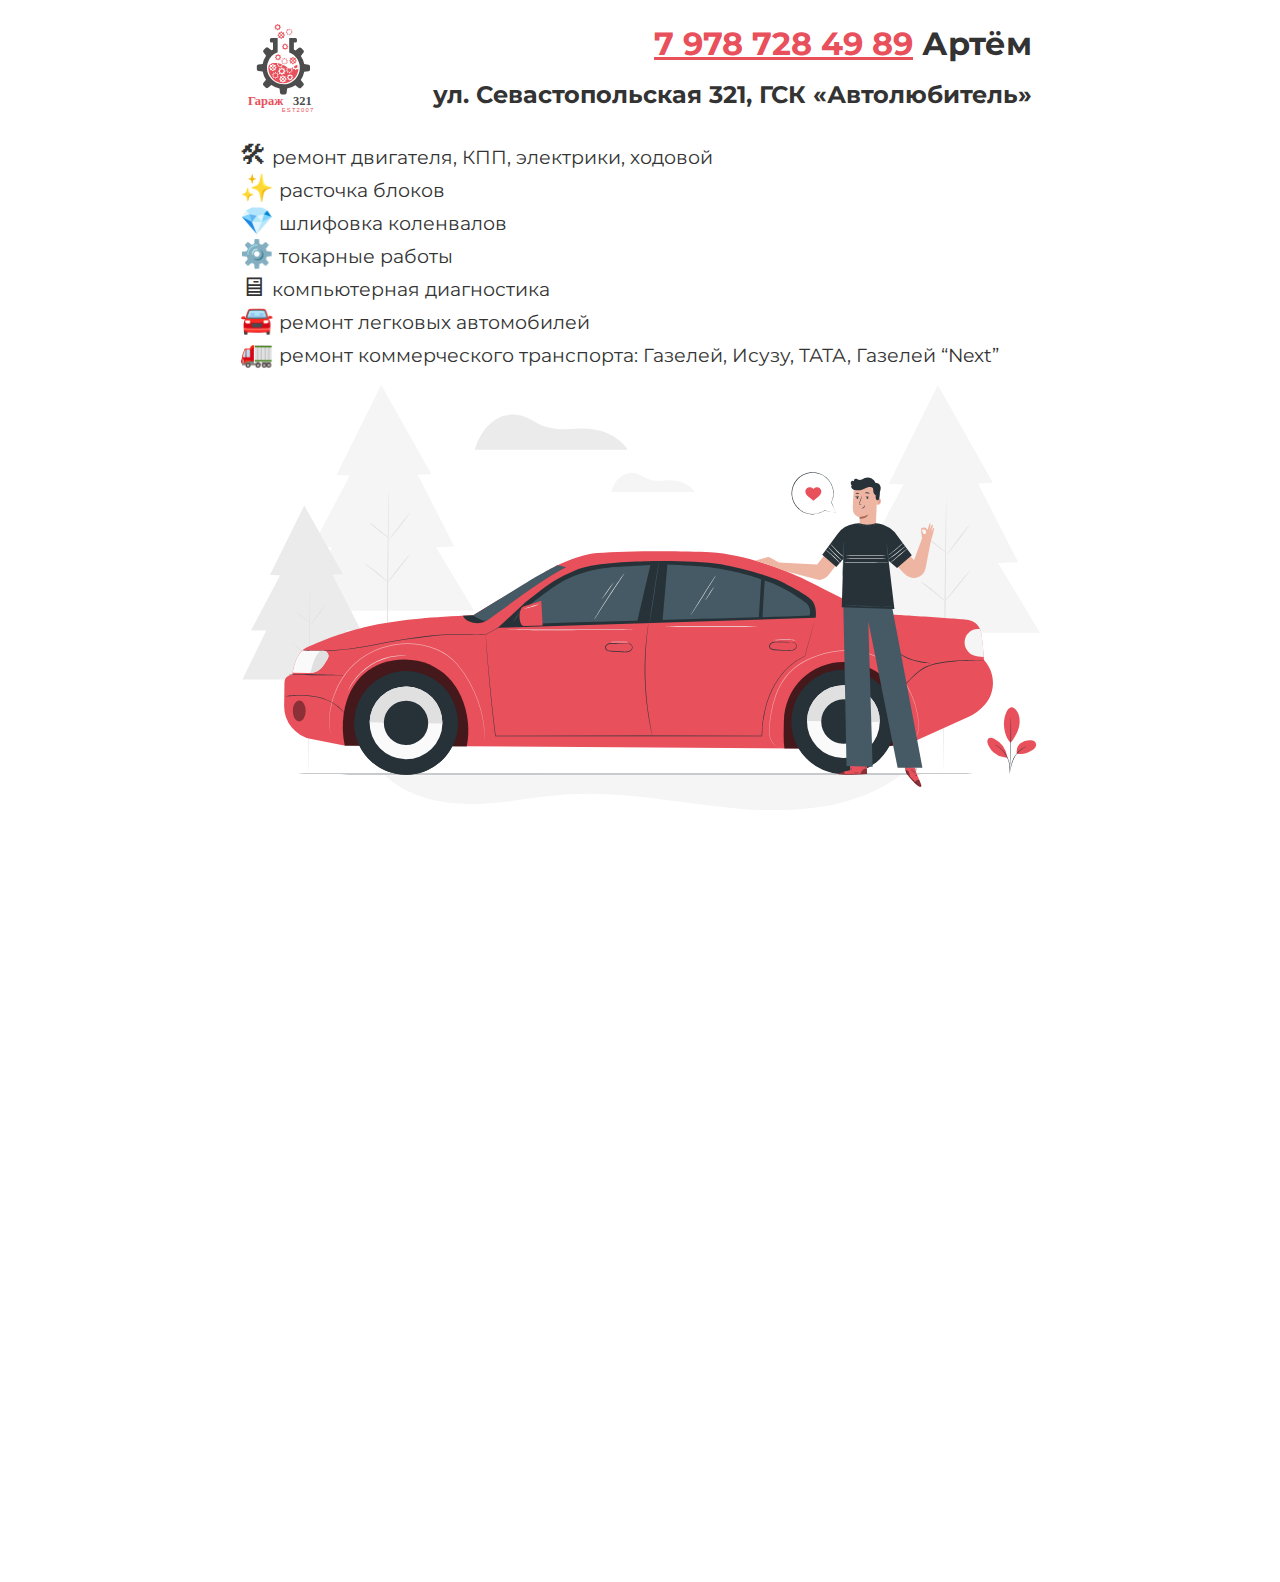
==== commit 84714c12: "added basic features" ====
--- a/index.html
+++ b/index.html
@@ -1,151 +1,796 @@
 <!DOCTYPE html>
-<html lang="en">
+<html lang="ru">
   <head>
     <meta charset="UTF-8" />
     <meta name="viewport" content="width=device-width, initial-scale=1.0" />
     <link rel="stylesheet" href="style.css" />
-    <title>Car service</title>
+    <link href="https://fonts.googleapis.com/css2?family=Montserrat:wght@400;700&display=swap" rel="stylesheet">
+    <title>Гараж 321</title>
   </head>
   <body>
-    <div class="container">
-      <h1>Мир СТО</h1>
-      <svg xmlns="http://www.w3.org/2000/svg" viewBox="0 0 1124.18 354.64">
+    <header>
+      <svg
+        id="logo"
+        xmlns="http://www.w3.org/2000/svg"
+        viewBox="0 0 141.48 182.06"
+      >
         <path
-          id="car-body"
-          d="M1110 172.74c17.88 19.45 19.11 49.31 2.18 69.58a76.24 76.24 0 01-27.25 20.68l-90.37 40.71-63.84 9.88-835.41-5.29L43 298.06a53.16 53.16 0 01-43-52.95l.52-36.37a12.87 12.87 0 019.1-12.13l3.7-1.14s3.1-35.66 24.62-43.73C116.35 118 168.26 107.1 299.5 101.62l110.85-66.26S455.1 6.76 496.8 3 632.86-.78 676.12 1.71c50.78 2.92 115.21 26 151.14 43.85C855.4 59.51 923.13 94 923.13 94l38.31 6.43c5.77.27 111.58 6.72 123.74 8.58 7.14 1.1 16.21 6.48 19.24 16.53s5.59 46.92 5.59 46.92"
+          d="M122.41 82.18l-8.66-1.05a42.48 42.48 0 00-6.82-16.64l5.46-6.84a3.62 3.62 0 00-.25-4.69l-4.43-4.47a3.63 3.63 0 00-4.69-.3l-6.89 5.39c-1.07-.76-2.19-1.45-3.34-2.11V37.64h3.14a3.15 3.15 0 003.15-3.14v-3.15a3.16 3.16 0 00-3.15-3.15H83.35v29.26C109.71 67 112.69 103.67 88 117.6c-26 14.66-56.26-9.81-48.33-38A32.14 32.14 0 0160 57.37V28.2H47.43a3.16 3.16 0 00-3.15 3.15v3.15a3.15 3.15 0 003.15 3.14h3.14v13.84c-1 .58-2 1.19-3 1.86l-6.84-5.46a3.62 3.62 0 00-4.69.25l-4.48 4.43a3.63 3.63 0 00-.29 4.69l5.39 6.89a42.52 42.52 0 00-7 16.57l-8.67 1a3.65 3.65 0 00-3.15 3.5v6.29A3.64 3.64 0 0021 95l8.67 1.06a42.38 42.38 0 006.81 16.64L31 119.53a3.62 3.62 0 00.25 4.69l4.43 4.48a3.64 3.64 0 004.69.3l6.89-5.39a42.59 42.59 0 0016.57 7l1 8.68a3.63 3.63 0 003.5 3.14h6.29a3.64 3.64 0 003.53-3.11l1.06-8.67a42.51 42.51 0 0016.64-6.8l6.83 5.45a3.62 3.62 0 004.69-.25l4.48-4.42a3.65 3.65 0 00.3-4.7l-5.39-6.88a42.63 42.63 0 007-16.58l8.67-1a3.62 3.62 0 003.06-3.47v-6.3a3.64 3.64 0 00-3.08-3.52z"
+          fill="#4d4d4d"
         />
         <path
-          class="cls-2"
-          d="M786.54 47.48c-18-9-66.5-21.48-93.58-26.56s-82.15-5.78-104.16-5.21-83.11 1.61-115.33 10.76c-16.58 4.71-43.2 18.5-58.91 30.05-5.45 4-29.12 22.56-34.42 26.78l-41 38.27L843 105.67s2.9-17.56-6.16-27.68-50.3-30.51-50.3-30.51z"
+          class="logo-color"
+          d="M78.87 74.52l1.66-.23-.44-1.63-1.55.63a4.84 4.84 0 00-.92-1.44l1.23-1.14-1.3-1.09-.91 1.38a4.78 4.78 0 00-2-.73l.21-1.66h-1.69l.2 1.66a4.66 4.66 0 00-1.62.51L71 69.33l-1.39 1 1.13 1.25a4.74 4.74 0 00-1 1.35l-1.49-.76-.58 1.59 1.63.37a4.71 4.71 0 00-.07 1.71l-1.75.16.44 1.63 1.55-.63a4.72 4.72 0 00.92 1.44l-1.23 1.14 1.29 1.09.91-1.41a4.88 4.88 0 002 .73l-.2 1.67h1.69L74.64 80a4.78 4.78 0 001.63-.51l.78 1.51 1.39-1-1.12-1.25a4.92 4.92 0 001-1.35l1.49.76.58-1.59-1.63-.37a4.93 4.93 0 00.11-1.68zm-2 3.76a4.23 4.23 0 111-4.74 4.23 4.23 0 01-1.01 4.74zM88.23 15.39l1.66-.23-.44-1.63-1.55.63a4.92 4.92 0 00-.9-1.44l1.23-1.14-1.3-1.09L86 11.9a4.78 4.78 0 00-2-.73l.21-1.66h-1.7l.21 1.66a4.66 4.66 0 00-1.62.51l-.79-1.48-1.39 1 1.13 1.25a4.92 4.92 0 00-1 1.35l-1.53-.8-.58 1.59 1.63.37a4.7 4.7 0 00-.07 1.71l-1.66.23.43 1.63 1.56-.63a4.89 4.89 0 00.91 1.44l-1.22 1.14 1.29 1.09.92-1.41a4.78 4.78 0 002 .73l-.21 1.66h1.7L84 20.9a4.78 4.78 0 001.63-.51l.78 1.48 1.39-1-1.12-1.25a4.92 4.92 0 001-1.35l1.49.76.58-1.59-1.63-.37a5.21 5.21 0 00.11-1.68zm-2 3.76a4.23 4.23 0 111-4.74 4.23 4.23 0 01-1.01 4.74zM66.57 66.13h-1a5.12 5.12 0 00-.64-1.54l.74-.75a.43.43 0 000-.61l-.92-.93a.46.46 0 00-.62 0l-.74.75a4.74 4.74 0 00-1.54-.64v-1a.44.44 0 00-.44-.44h-1.3a.44.44 0 00-.44.44v1a4.66 4.66 0 00-1.54.64l-.75-.75a.45.45 0 00-.61 0l-.92.93a.43.43 0 000 .61l.74.75a4.66 4.66 0 00-.64 1.54h-1a.44.44 0 00-.44.44v1.3a.44.44 0 00.44.43h1a4.71 4.71 0 00.64 1.55l-.74.74a.44.44 0 000 .62l.92.92a.43.43 0 00.61 0l.75-.74a5.12 5.12 0 001.54.64v1a.44.44 0 00.44.43h1.3a.44.44 0 00.44-.43V72a5.23 5.23 0 001.54-.64l.74.74a.44.44 0 00.62 0l.92-.92a.44.44 0 000-.62l-.74-.74a5.18 5.18 0 00.64-1.55h1a.43.43 0 00.43-.43v-1.3a.44.44 0 00-.43-.41zm-8.75 2.44a3.19 3.19 0 115.89-.27 3.19 3.19 0 01-5.89.27zM81 44.81h-1a5.18 5.18 0 00-.64-1.55l.74-.74a.44.44 0 000-.62l-1.02-.9a.43.43 0 00-.61 0l-.75.75a5 5 0 00-1.54-.65V40a.44.44 0 00-.44-.43h-1.3A.44.44 0 0074 40v1a5 5 0 00-1.54.65l-.75-.65a.43.43 0 00-.61 0l-.92.92a.44.44 0 000 .62l.74.74a5.18 5.18 0 00-.64 1.55h-1a.43.43 0 00-.43.43v1.3a.44.44 0 00.43.44h1a5.12 5.12 0 00.64 1.54l-.74.75a.43.43 0 000 .61l.92.92a.43.43 0 00.61 0l.75-.74a4.74 4.74 0 001.54.62v1a.44.44 0 00.44.44h1.3a.44.44 0 00.44-.44v-1a4.74 4.74 0 001.54-.64l.75.74a.43.43 0 00.61 0l.92-.92a.43.43 0 000-.61l-.74-.75A5.12 5.12 0 0079.9 47h1a.44.44 0 00.44-.44v-1.3a.44.44 0 00-.34-.45zm-8.8 2.43a3.19 3.19 0 115.89-.24 3.19 3.19 0 01-5.89.24zM65.92 5.21h-1a5.18 5.18 0 00-.64-1.55l.72-.74a.44.44 0 000-.62l-.92-.92a.44.44 0 00-.62 0l-.74.75a4.71 4.71 0 00-1.55-.64V.43a.43.43 0 00-.46-.43h-1.3a.44.44 0 00-.41.43v1.06a4.66 4.66 0 00-1.54.64l-.75-.75a.43.43 0 00-.61 0l-.92.92a.44.44 0 000 .62l.74.74a4.71 4.71 0 00-.64 1.55h-1a.44.44 0 00-.44.43V7a.44.44 0 00.44.43h1a4.57 4.57 0 00.64 1.54l-.74.75a.44.44 0 000 .62l.92.92a.43.43 0 00.61 0l.75-.75a4.66 4.66 0 001.54.59v1.05a.44.44 0 00.44.44h1.3a.44.44 0 00.43-.44V11.1a4.71 4.71 0 001.55-.64l.74.75a.44.44 0 00.62 0l.92-.92a.44.44 0 000-.62l-.74-.75a5 5 0 00.64-1.54h1a.43.43 0 00.45-.38V5.64a.43.43 0 00-.43-.43zm-8.75 2.44a3.19 3.19 0 115.89-.27 3.19 3.19 0 01-5.89.27zM101.28 88.71l.86.86a.25.25 0 010 .07v-.48c0-.84 0-1.58-.1-2.23H102a5.59 5.59 0 01-.72 1.78zM51.45 86.21a1.68 1.68 0 10-2.38 0 1.68 1.68 0 002.38 0zM51.45 92.35a1.68 1.68 0 10-2.38 0 1.68 1.68 0 002.38 0zM51.28 102.87a4.23 4.23 0 108-.71 4.23 4.23 0 00-8 .71zM48.37 86.91a1.67 1.67 0 00-2.37 0 1.68 1.68 0 000 2.37 1.68 1.68 0 102.37-2.37zM52.14 89.28a1.68 1.68 0 100-2.37 1.68 1.68 0 000 2.37zM71.87 96.58a3.68 3.68 0 10-6.8.31 3.69 3.69 0 006.8-.31zM81.55 89.28a4.12 4.12 0 00-2 2.76 4.24 4.24 0 108-.71 4.1 4.1 0 00-1.08-1.52 5.1 5.1 0 01-4.92-.53zM67.81 84A4.14 4.14 0 0069 82a49.43 49.43 0 00-8-2.5c-.05.15-.1.29-.14.44A4.24 4.24 0 0067.81 84zM99.94 86.93a3.69 3.69 0 00-1.06-4c-1.64.31-3.77 1.79-6 3.35a3.78 3.78 0 00.31 1 3.69 3.69 0 006.75-.35zM68.66 110.09a1.68 1.68 0 100 2.38 1.68 1.68 0 000-2.38zM72.43 110.09a1.68 1.68 0 002.37 2.38 1.68 1.68 0 10-2.37-2.38zM69.36 113.16a1.68 1.68 0 002.37 2.38 1.68 1.68 0 10-2.37-2.38zM86.13 104.75a3.19 3.19 0 101.92 4.09 3.2 3.2 0 00-1.92-4.09z"
         />
         <path
-          class="cls-3"
-          d="M39.12 193.31l-25.49-.37c1-6.87 4.36-25.15 15.25-35.38l33.75.48a7.94 7.94 0 016.65 12.09l-6.14 10a27.74 27.74 0 01-24.02 13.18z"
+          class="logo-color"
+          d="M102.14 90.28l-1.06 1.07a.51.51 0 01-.71 0l-.86-.86a5.83 5.83 0 01-1.78.74v1.21a.5.5 0 01-.51.5h-1.5a.5.5 0 01-.5-.5v-1.21a5.63 5.63 0 01-1.78-.74l-.86.86a.53.53 0 01-.72 0l-1.06-1.07a.51.51 0 010-.71l.86-.86a5.7 5.7 0 01-.58-1.28 25.73 25.73 0 01-3.54 2l-.24.22a4.84 4.84 0 01.92 1.44l1.56-.63.43 1.64-1.66.23a4.66 4.66 0 01-.07 1.7l1.63.38-.58 1.59-1.53-.78a5.08 5.08 0 01-1 1.35l1.13 1.24-1.39 1L86 97.3a4.89 4.89 0 01-1.62.52l.2 1.66h-1.74l.21-1.66a4.92 4.92 0 01-2-.73l-.91 1.41-1.3-1.09 1.23-1.14a5.05 5.05 0 01-.92-1.44l-1.55.63-.44-1.64 1.66-.23a5.14 5.14 0 01.07-1.7l-1.63-.38.58-1.59 1.49.76a5.24 5.24 0 011-1.35l-1.12-1.24.4-.28a47.45 47.45 0 00-8.5-4.91l-.36 1-1.49-.77a5.12 5.12 0 01-1 1.36l1.13 1.24-1.39 1-.79-1.48a4.66 4.66 0 01-1.62.51l.2 1.67H64.1l.21-1.67a4.78 4.78 0 01-2-.73l-.91 1.37-1.3-1.09 1.23-1.14a4.72 4.72 0 01-.92-1.44l-1.55.63-.44-1.63 1.66-.23a5.2 5.2 0 01.07-1.71l-1.63-.37.13-.34c-9.43-1.46-17.48.93-17.48 10.08a30.51 30.51 0 0061 1.08zm-55.7 3.48a.51.51 0 01-.74 0l-1.11-1.11a.53.53 0 010-.74l.74-.73a5.83 5.83 0 01-.74-1.78h-1a.52.52 0 01-.52-.52v-1.57a.52.52 0 01.52-.52h1a5.83 5.83 0 01.74-1.79l-.74-.73a.53.53 0 010-.74l1.11-1.11a.51.51 0 01.74 0l.74.73a5.78 5.78 0 011.82-.73v-1a.53.53 0 01.52-.53H51a.53.53 0 01.53.53v1a5.88 5.88 0 011.77.74l.74-.73a.51.51 0 01.74 0l1.11 1.11a.53.53 0 010 .74l-.74.73a5.83 5.83 0 01.74 1.78h1a.52.52 0 01.52.52v1.57a.52.52 0 01-.52.52h-1a5.83 5.83 0 01-.74 1.78l.74.73a.53.53 0 010 .74l-1.11 1.11a.51.51 0 01-.74 0l-.7-.76a5.86 5.86 0 01-1.77.73v1a.53.53 0 01-.53.53h-1.57a.53.53 0 01-.47-.46v-1a5.76 5.76 0 01-1.82-.8zm13.77 11.09l1.63.37-.58 1.59-1.49-.76a4.92 4.92 0 01-1 1.35l1.12 1.25-1.38 1-.79-1.48a4.78 4.78 0 01-1.63.51l.21 1.66h-1.73l.2-1.66a4.78 4.78 0 01-2-.73l-.92 1.41-1.29-1.09 1.22-1.14a4.89 4.89 0 01-.91-1.44l-1.56.63-.43-1.63 1.66-.23a4.7 4.7 0 01.07-1.71l-1.61-.4.58-1.59 1.49.76a4.74 4.74 0 011-1.35L51 98.92l1.39-1 .78 1.48a4.78 4.78 0 011.63-.51l-.2-1.67h1.69l-.21 1.67a4.78 4.78 0 012 .73l.92-1.38 1.3 1.09-1.3 1.14a4.92 4.92 0 01.92 1.44l1.55-.63.44 1.63-1.66.23a5.21 5.21 0 01-.04 1.71zm2.52-5.63l.86-.86a5.83 5.83 0 01-.74-1.78h-1.21a.5.5 0 01-.5-.5v-1.51a.5.5 0 01.5-.5h1.21a5.83 5.83 0 01.74-1.78l-.86-.86a.51.51 0 010-.71l1.07-1.07a.51.51 0 01.71 0l.86.87a5.62 5.62 0 011.78-.75v-1.21a.5.5 0 01.5-.5h1.51a.5.5 0 01.5.5v1.21a5.62 5.62 0 011.78.75l.86-.87a.51.51 0 01.71 0l1.06 1.07a.5.5 0 010 .71l-.85.86a5.57 5.57 0 01.78 1.78h1.22a.5.5 0 01.5.5v1.51a.5.5 0 01-.5.5H74a5.57 5.57 0 01-.73 1.78l.85.86a.5.5 0 010 .71L73 101a.5.5 0 01-.71 0l-.86-.85a5.57 5.57 0 01-1.78.73v1.22a.5.5 0 01-.5.5h-1.5a.5.5 0 01-.5-.5v-1.22a5.57 5.57 0 01-1.78-.73l-.86.85a.5.5 0 01-.71 0l-1.07-1.06a.51.51 0 010-.72zm15.05 12.84a.53.53 0 01-.53.53h-1a5.78 5.78 0 01-.74 1.77l.74.74a.53.53 0 010 .74L75.11 117a.53.53 0 01-.74 0l-.74-.74a5.88 5.88 0 01-1.77.74v1a.52.52 0 01-.53.52h-1.57a.52.52 0 01-.52-.52v-1a5.83 5.83 0 01-1.78-.74l-.73.74a.53.53 0 01-.74 0l-1.11-1.11a.53.53 0 010-.74l.74-.74a5.78 5.78 0 01-.74-1.77h-1a.52.52 0 01-.52-.53v-1.57a.52.52 0 01.52-.52h1a5.78 5.78 0 01.74-1.77l-.74-.74a.53.53 0 010-.74l1.12-1.16a.53.53 0 01.74 0l.73.74a5.83 5.83 0 011.78-.74v-1a.52.52 0 01.52-.52h1.57a.52.52 0 01.53.52v1a5.88 5.88 0 011.77.74l.74-.74a.53.53 0 01.74 0l1.11 1.11a.53.53 0 010 .74l-.74.74a5.78 5.78 0 01.74 1.77h1a.53.53 0 01.53.52zm13.56-3.66a.44.44 0 01-.44.44h-1.05a4.74 4.74 0 01-.64 1.54l.75.74a.44.44 0 010 .62l-.92.92a.44.44 0 01-.62 0l-.74-.74a5.18 5.18 0 01-1.55.64v1a.43.43 0 01-.43.43h-1.31a.43.43 0 01-.43-.43v-1a5.18 5.18 0 01-1.55-.64l-.74.74a.44.44 0 01-.62 0l-.92-.92a.46.46 0 010-.62l.75-.74a4.74 4.74 0 01-.64-1.54h-1.06a.44.44 0 01-.43-.44v-1.3a.44.44 0 01.43-.44h1.06a4.66 4.66 0 01.64-1.54l-.75-.75a.45.45 0 010-.61l.92-.92a.44.44 0 01.62 0l.74.74a5.18 5.18 0 011.55-.64v-1a.44.44 0 01.43-.44h1.31a.44.44 0 01.43.44v1a5.18 5.18 0 011.55.64l.74-.74a.44.44 0 01.62 0l.92.92a.43.43 0 010 .61l-.75.75a4.66 4.66 0 01.64 1.54h1.05a.44.44 0 01.44.44z"
         />
         <path
-          class="cls-4"
-          d="M42.21 191.78c2.65-11.23 6-26 15.46-33.81l5 .07a7.94 7.94 0 016.65 12.09l-6.14 10a27.71 27.71 0 01-21.27 13c.09-.42.19-.87.3-1.35z"
+          class="logo-color"
+          d="M71.73 109.4a1.68 1.68 0 00-2.37-2.4 1.68 1.68 0 102.37 2.38zM74 21.26h-1a5.83 5.83 0 00-.74-1.78l.74-.73a.53.53 0 000-.75l-1.15-1.1a.51.51 0 00-.74 0l-.74.73a5.62 5.62 0 00-1.77-.73v-1a.53.53 0 00-.53-.53H66.5a.53.53 0 00-.52.53v1a5.52 5.52 0 00-1.77.73l-.74-.73a.51.51 0 00-.74 0L61.62 18a.53.53 0 000 .74l.74.73a5.83 5.83 0 00-.74 1.78h-1a.52.52 0 00-.52.52v1.57a.52.52 0 00.52.52h1a5.83 5.83 0 00.74 1.78l-.74.73a.53.53 0 000 .74l1.11 1.11a.51.51 0 00.74 0l.74-.73a5.76 5.76 0 001.77.73v1a.52.52 0 00.52.52h1.57a.52.52 0 00.53-.52v-1a5.86 5.86 0 001.77-.73l.74.73a.51.51 0 00.74 0l1.15-1.1a.53.53 0 000-.74l-.74-.73a5.83 5.83 0 00.74-1.78h1a.52.52 0 00.52-.52v-1.57a.52.52 0 00-.52-.52zm-7.9-3a1.68 1.68 0 012.38 2.37 1.68 1.68 0 11-2.38-2.37zM63 23.75a1.68 1.68 0 112.38 0 1.68 1.68 0 01-2.38 0zm5.45 3.07a1.68 1.68 0 110-2.37 1.68 1.68 0 01.03 2.37zm3.07-3.07a1.68 1.68 0 110-2.37 1.68 1.68 0 01.03 2.37zM97.63 72.7h-1a5.78 5.78 0 00-.74-1.77l.74-.74a.53.53 0 000-.74l-1.11-1.11a.54.54 0 00-.75 0l-.73.74a5.83 5.83 0 00-1.78-.74v-1a.52.52 0 00-.52-.52h-1.61a.52.52 0 00-.52.52v1a5.83 5.83 0 00-1.78.74l-.73-.74a.53.53 0 00-.74 0l-1.11 1.11a.51.51 0 000 .74l.73.74a6 6 0 00-.73 1.77h-1a.52.52 0 00-.53.52v1.57a.53.53 0 00.53.53h1a6.13 6.13 0 00.75 1.77l-.73.74a.51.51 0 000 .74l1.11 1.11a.53.53 0 00.74 0l.73-.74a5.83 5.83 0 001.78.74v1a.52.52 0 00.52.52h1.55a.52.52 0 00.52-.52v-1a5.83 5.83 0 001.78-.74l.73.74a.54.54 0 00.75 0l1.11-1.11a.53.53 0 000-.74l-.74-.74a5.88 5.88 0 00.74-1.77h1a.53.53 0 00.52-.53v-1.57a.52.52 0 00-.48-.52zm-7.9-3a1.68 1.68 0 012.37 0 1.68 1.68 0 01-2.37 2.37 1.68 1.68 0 010-2.32zm-3.07 5.44a1.67 1.67 0 010-2.37 1.68 1.68 0 012.37 0 1.68 1.68 0 01-2.37 2.37zm5.44 3.07a1.67 1.67 0 01-2.37 0 1.68 1.68 0 112.37-2.37 1.67 1.67 0 010 2.42zm3.07-3.07a1.67 1.67 0 01-2.37 0 1.68 1.68 0 012.37-2.37 1.67 1.67 0 010 2.42z"
         />
-        <path
-          d="M289.54 309.84a125.87 125.87 0 001.73-39.84c-6.59-56.58-43.65-97.31-99.62-98.11-48.71-.71-89 29.73-97.18 86.11a145 145 0 001.7 50.57zM994.51 304c-.08-2.08-.25-4.21-.28-6.42-1-71.42-48.9-120.89-105.88-121.71a94.53 94.53 0 00-95.78 93c-.23 15.89-1 30.85.89 44l137.21.92z"
-        />
-        <path
-          class="cls-2"
-          d="M804.72 269.06A82.27 82.27 0 10888.17 188a82.28 82.28 0 00-83.45 81.06z"
-        />
-        <path
-          class="cls-2"
-          d="M804.74 268.85a1.49 1.49 0 000 .21 82.27 82.27 0 10164.53 2.37v-.21z"
-        />
-        <path
-          class="cls-3"
-          d="M829.23 269.41a57.76 57.76 0 1058.59-56.92 57.76 57.76 0 00-58.59 56.92z"
-        />
-        <path
-          class="cls-4"
-          d="M887.82 212.49a57.76 57.76 0 00-58.59 56.92l115.51 1.67a57.76 57.76 0 00-56.92-58.59z"
-        />
-        <path
-          class="cls-2"
-          d="M851.8 269.74a35.19 35.19 0 1035.69-34.68 35.19 35.19 0 00-35.69 34.68z"
-        />
-        <circle
-          class="cls-2"
-          cx="193.3"
-          cy="272.37"
-          r="82.27"
-          transform="rotate(-2.57 193.70144275 272.8556887)"
-        />
-        <path
-          class="cls-2"
-          d="M111.05 271v.21a82.27 82.27 0 00164.53 2.37v-.21z"
-        />
-        <path
-          class="cls-3"
-          d="M135.55 271.54a57.76 57.76 0 1058.59-56.93 57.76 57.76 0 00-58.59 56.93z"
-        />
-        <path
-          class="cls-4"
-          d="M194.14 214.61a57.77 57.77 0 00-58.59 56.93l115.51 1.66a57.76 57.76 0 00-56.92-58.59z"
-        />
-        <path
-          class="cls-2"
-          d="M158.12 271.86a35.19 35.19 0 1035.69-34.67 35.19 35.19 0 00-35.69 34.67z"
-        />
-        <path
-          d="M34.15 253.51c-.13 9.22-4.79 16.63-10.41 16.54s-10.07-7.61-9.94-16.83 4.8-16.62 10.42-16.54 10.07 7.62 9.93 16.83z"
-          opacity=".4"
-        />
-        <path
-          class="cls-2"
-          d="M1110 172.74a8.47 8.47 0 01-1.58.13l-4.55.16c-4 .11-9.67.22-16.73.51s-15.47.68-24.77 1.43a210.32 210.32 0 00-30 4.41 76.65 76.65 0 00-14.74 5.09 61.92 61.92 0 00-12.13 8c-7.37 5.71-12.91 12.07-18 17a73.21 73.21 0 01-12.9 10.72 35.47 35.47 0 01-4 2.18 9.23 9.23 0 01-1.48.61c-.05-.12 2-1 5.24-3.17A78.82 78.82 0 00987 208.89c4.94-5 10.47-11.48 17.87-17.3a62.55 62.55 0 0112.3-8.15 76 76 0 0115-5.2 201.32 201.32 0 0130.15-4.35c9.34-.7 17.76-1 24.83-1.18s12.8-.17 16.75-.13l4.56.06a7.43 7.43 0 011.54.1z"
-        />
-        <g class="cls-7">
-          <path
-            class="cls-8"
-            d="M991.86 305.42s.33-.23 1-.64a26.2 26.2 0 002.78-2 28.57 28.57 0 007.61-10.71c2.29-5.3 3.35-12.45 2.66-20.62a144.63 144.63 0 00-5.46-27.3 142.32 142.32 0 00-13.24-31 118.74 118.74 0 00-24.46-29.8 101 101 0 00-37-20.78 115.33 115.33 0 00-45.45-3.88 154.31 154.31 0 00-44.3 11.48c-13.65 5.83-25.88 13.83-35.1 23.9s-15.66 21.55-20 32.83a160 160 0 00-8.58 32.63c-.8 5.1-1.41 10-1.83 14.63a93.26 93.26 0 00-.55 13.12c.26 8.17 2.94 15.14 7.11 19.14a18.37 18.37 0 0011.6 5.73 18.74 18.74 0 004.59-.41s-.38.13-1.14.33a14.09 14.09 0 01-3.47.32 18.44 18.44 0 01-11.9-5.64c-4.32-4-7.12-11.18-7.44-19.44a92.2 92.2 0 01.46-13.21c.39-4.66 1-9.57 1.75-14.7a160.16 160.16 0 018.49-32.85 119.22 119.22 0 018.17-17.09 94.7 94.7 0 0112-16.13c9.32-10.19 21.69-18.31 35.42-24.22a155 155 0 0144.67-11.64 116 116 0 0145.91 3.95 101.62 101.62 0 0137.36 21.07 119.05 119.05 0 0124.6 30.13 148.7 148.7 0 0118.5 58.74c.64 8.24-.5 15.5-2.89 20.83a28 28 0 01-7.88 10.72 17.68 17.68 0 01-3.99 2.51z"
-          />
+        <text
+          transform="translate(0 162.93)"
+          font-size="25.3"
+          font-family="Arial-Black,Arial Black"
+          font-weight="800"
+          fill="#e8505b"
+        >
+          Гараж
+          <tspan x="90.86" y="0" letter-spacing="0" fill="#4d4d4d">321</tspan>
+        </text>
+        <text
+          transform="translate(68.03 178.21)"
+          font-size="11.87"
+          font-family="ArialMT,Arial"
+          letter-spacing=".21em"
+          fill="#e8505b"
+        >
+          ES
+          <tspan x="20.77" y="0" letter-spacing=".19em">T</tspan>
+          <tspan x="30.27" y="0">2007</tspan>
+        </text>
+      </svg>
+      <div class="contact-info">
+        <h1>
+          <a class="contact-tel" href="tel:+79787284989">7 978 728 49 89</a>
+          <span class="contact-name">Артём</span>
+        </h1>
+        <h2>
+          ул. Севастопольская 321, ГСК &#171Автолюбитель&#187
+        </h2>
+      </div>
+    </header>
+    <main>
+      <section class="info">
+        <ul>
+          <li><span>🛠</span> ремонт двигателя, КПП, электрики, ходовой</li>
+          <li><span>✨</span>  расточка блоков</li>
+          <li><span>💎</span>  шлифовка коленвалов</li>
+          <li><span>⚙️</span>  токарные работы</li>
+          <li><span>🖥</span>  компьютерная диагностика</li>
+          <li><span>🚘</span>  ремонт легковых автомобилей</li>
+          <li><span>🚛</span>  ремонт коммерческого транспорта: Газелей, Исузу, ТАТА, Газелей “Next”</li>
+        </ul>
+
+      </section>
+      <svg
+        xmlns="http://www.w3.org/2000/svg"
+        id="hero"
+        viewBox="0 0 1268.76 674.46"
+      >
+        <defs>
+          <style>
+            .cls-1 {
+              fill: #f5f5f5;
+            }
+
+            .cls-2 {
+              fill: #e0e0e0;
+            }
+
+            .cls-3 {
+              fill: #ebebeb;
+            }
+
+            .cls-4 {
+              fill: #263238;
+            }
+
+            .cls-5 {
+              fill: #e8505b;
+            }
+
+            .cls-6 {
+              fill: #fafafa;
+            }
+
+            .cls-7 {
+              opacity: 0.7;
+            }
+
+            .cls-8 {
+              opacity: 0.4;
+            }
+
+            .cls-9 {
+              opacity: 0.5;
+            }
+
+            .cls-10 {
+              fill: #fff;
+            }
+
+            .cls-11 {
+              fill: #455a64;
+            }
+
+            .cls-12 {
+              fill: #efb5a3;
+            }
+
+            .cls-13 {
+              fill: #aa6550;
+            }
+          </style>
+        </defs>
+        <g id="background">
+          <g>
+            <g>
+              <polygon
+                class="cls-1"
+                points="1106.85 0 1029.11 156.81 1052.32 157.7 986.46 282.3 1021.05 282.3 967.08 393.01 1268.76 393.01 1202.34 282.3 1234.16 280.92 1170.51 156.37 1194.03 154.99 1106.85 0"
+              />
+              <path
+                class="cls-2"
+                d="M1120,181.91c.45,0-.16,94.68-1.36,211.44s-3.12,224.62-3.12,224.17c-.15-25,.31-107.39,1.51-224.19S1119.55,181.9,1120,181.91Z"
+              />
+            </g>
+            <path
+              class="cls-2"
+              d="M1157,222.22c.35.27-7.4,10.91-17.31,23.77s-18.23,23.05-18.58,22.78,7.39-10.91,17.3-23.77S1156.61,222,1157,222.22Z"
+            />
+            <path
+              class="cls-2"
+              d="M1119.26,265.44c-.27.35-7.93-5.16-17.1-12.31s-16.39-13.23-16.12-13.58,7.93,5.16,17.11,12.31S1119.53,265.09,1119.26,265.44Z"
+            />
+            <path
+              class="cls-2"
+              d="M1117.2,342.36c-.16.17-2.31-1.59-5.73-4.47s-8.13-6.86-13.41-11.17-10.14-8.12-13.65-10.89-5.67-4.51-5.53-4.7,2.51,1.24,6.2,3.79,8.69,6.22,14,10.55,9.92,8.47,13.15,11.57S1117.34,342.2,1117.2,342.36Z"
+            />
+            <path
+              class="cls-2"
+              d="M1157,294.81c.35.28-8.14,11.42-19,24.89s-19.88,24.16-20.23,23.88,8.15-11.42,19-24.89S1156.67,294.53,1157,294.81Z"
+            />
+            <g>
+              <g>
+                <polygon
+                  class="cls-1"
+                  points="223.87 0 153.04 142.87 174.19 143.68 114.18 257.2 145.7 257.2 96.53 358.07 371.38 358.07 310.87 257.2 339.86 255.94 281.87 142.47 303.3 141.21 223.87 0"
+                />
+                <path
+                  class="cls-2"
+                  d="M235.85,165.73c.4,0-.16,86.27-1.25,192.65s-2.31,227-2.71,227,.15-120.6,1.24-227S235.44,165.73,235.85,165.73Z"
+                />
+              </g>
+              <path
+                class="cls-2"
+                d="M269.53,202.46c.32.25-6.74,9.95-15.77,21.66s-16.61,21-16.93,20.76,6.74-9.94,15.77-21.66S269.21,202.22,269.53,202.46Z"
+              />
+              <path
+                class="cls-2"
+                d="M235.18,241.84c-.25.32-7.23-4.7-15.59-11.22s-14.93-12.05-14.68-12.37,7.23,4.7,15.59,11.22S235.43,241.52,235.18,241.84Z"
+              />
+              <path
+                class="cls-2"
+                d="M233.3,311.92c-.15.15-2.1-1.45-5.22-4.07s-7.41-6.25-12.22-10.18-9.24-7.39-12.44-9.91-5.16-4.12-5-4.29,2.29,1.13,5.66,3.45,7.91,5.67,12.75,9.61,9,7.72,12,10.55S233.43,311.78,233.3,311.92Z"
+              />
+              <path
+                class="cls-2"
+                d="M269.57,268.6c.32.25-7.42,10.41-17.28,22.68s-18.11,22-18.42,21.75,7.42-10.4,17.28-22.67S269.26,268.35,269.57,268.6Z"
+              />
+            </g>
+            <g>
+              <g>
+                <polygon
+                  class="cls-3"
+                  points="101.93 191.18 47.38 301.22 63.66 301.84 17.44 389.28 41.72 389.28 3.85 466.97 203.38 466.97 168.93 389.28 191.27 388.31 146.6 300.91 163.1 299.94 101.93 191.18"
+                />
+                <path
+                  class="cls-2"
+                  d="M111.15,318.83c.31,0-.12,66.44-1,148.37s-1.78,148.39-2.09,148.38.12-66.43,1-148.39S110.84,318.82,111.15,318.83Z"
+                />
+              </g>
+              <path
+                class="cls-2"
+                d="M137.1,347.12c.24.19-5.2,7.65-12.15,16.67s-12.79,16.18-13,16,5.19-7.65,12.14-16.68S136.85,346.93,137.1,347.12Z"
+              />
+              <path
+                class="cls-2"
+                d="M110.64,377.44c-.2.25-5.57-3.62-12-8.63s-11.5-9.29-11.3-9.53,5.56,3.62,12,8.63S110.83,377.2,110.64,377.44Z"
+              />
+              <path
+                class="cls-2"
+                d="M109.19,431.42c-.11.12-1.62-1.11-4-3.13s-5.71-4.82-9.41-7.84-7.12-5.7-9.58-7.64-4-3.17-3.88-3.3,1.76.87,4.35,2.66,6.1,4.37,9.82,7.4,7,5.94,9.23,8.12S109.29,431.31,109.19,431.42Z"
+              />
+              <path
+                class="cls-2"
+                d="M137.13,398.06c.24.19-5.72,8-13.31,17.46s-13.95,17-14.19,16.76,5.71-8,13.31-17.47S136.88,397.86,137.13,398.06Z"
+              />
+            </g>
+            <path
+              class="cls-1"
+              d="M1048.82,618c-71.86,53.85-168.29,61.5-257.77,54S612.63,643.88,523,649.21c-50.77,3-100.89,14.33-151.74,15.22S266.44,654.16,229.67,619Z"
+            />
+            <path
+              class="cls-3"
+              d="M372.36,102.87H615.2s-21.47-39.08-84-33.39c-59.7,5.44-62.74-19.22-93.09-22.26S382.48,67.46,372.36,102.87Z"
+            />
+            <path
+              class="cls-1"
+              d="M588.61,169.71H721s-11.71-21.3-45.79-18.2c-32.55,3-34.21-10.48-50.76-12.14S594.13,150.4,588.61,169.71Z"
+            />
+            <path
+              class="cls-4"
+              d="M1259.84,616.92c0,.27-282,.48-629.89.48S0,617.19,0,616.92s282-.48,630-.48S1259.84,616.66,1259.84,616.92Z"
+            />
+            <path
+              class="cls-5"
+              d="M1225,511.19c4.84,2.21,8.35,6.79,10,11.83a34.89,34.89,0,0,1,1.07,15.78c-1.35,10.2-7.35,20.41-13.76,28.46-8.47-7.67-10.21-20.82-10.67-27.54-.73-10.63,4.41-30.28,13.31-28.53"
+            />
+            <path
+              class="cls-5"
+              d="M1232.08,584.33c-1.27-5.81,1.25-12.1,5.76-16a22.47,22.47,0,0,1,16.66-4.86c2.73.26,5.68,1.12,7.2,3.4a7.23,7.23,0,0,1,0,7.33,14.74,14.74,0,0,1-5.53,5.24c-7.55,4.54-15.68,7.55-24.07,4.86"
+            />
+            <path
+              class="cls-4"
+              d="M1220.45,615.47a11.23,11.23,0,0,1,.34-2.09c.3-1.47.69-3.37,1.15-5.66,1-4.73,2.39-11.5,6.2-18s8.95-11.26,13.28-13.59a24.28,24.28,0,0,1,5.35-2.24,14.53,14.53,0,0,1,1.54-.36c.35-.07.54-.1.55-.07a38.72,38.72,0,0,0-7.18,3.13,37.5,37.5,0,0,0-12.89,13.51c-3.74,6.39-5.16,13.07-6.34,17.77-.56,2.37-1,4.29-1.37,5.61A13.14,13.14,0,0,1,1220.45,615.47Z"
+            />
+            <path
+              class="cls-4"
+              d="M1222.44,526.5a3.75,3.75,0,0,1,.09.92c0,.68.07,1.56.11,2.64.08,2.29.15,5.61.21,9.7.11,8.2.1,19.53-.19,32s-.81,23.83-1.3,32c-.24,4.09-.47,7.4-.65,9.69-.1,1.08-.17,2-.23,2.63a4.75,4.75,0,0,1-.13.91,4.07,4.07,0,0,1,0-.92q0-1,.09-2.64c.1-2.38.24-5.67.42-9.7.35-8.18.79-19.5,1.08-32s.37-23.82.4-32c0-4,0-7.32,0-9.71q0-1.62,0-2.64A5.55,5.55,0,0,1,1222.44,526.5Z"
+            />
+            <path
+              class="cls-5"
+              d="M1217.06,590.27a39.52,39.52,0,0,0-21-29.37c-2.86-1.43-6.6-2.4-9-.31s-2,6-.85,9a33.78,33.78,0,0,0,30.67,21.56"
+            />
+            <path
+              class="cls-4"
+              d="M1197.23,570.62a12.17,12.17,0,0,1,1.81.83,19,19,0,0,1,2,1.14c.77.5,1.69,1,2.6,1.7a35.83,35.83,0,0,1,3,2.32,40.6,40.6,0,0,1,3.14,3,43.82,43.82,0,0,1,5.93,7.93,42.77,42.77,0,0,1,3.84,9.13,37.68,37.68,0,0,1,.93,4.22,32.61,32.61,0,0,1,.45,3.74,28.22,28.22,0,0,1,.08,3.11,16,16,0,0,1-.11,2.33,10.36,10.36,0,0,1-.26,2c-.17,0,.18-2.84-.24-7.37a32.28,32.28,0,0,0-.53-3.68,38.93,38.93,0,0,0-1-4.14,44.64,44.64,0,0,0-3.82-9,46,46,0,0,0-5.79-7.83,42,42,0,0,0-3-3,36.65,36.65,0,0,0-2.87-2.36C1199.72,572,1197.15,570.77,1197.23,570.62Z"
+            />
+          </g>
         </g>
-        <path
-          class="cls-2"
-          d="M96.19 257.94a40.87 40.87 0 01-2.66-3.13 59.15 59.15 0 00-8-7.78c-7.22-6-19-12.22-33.13-15.13s-27.29-2.68-36.72-2.36c-4.72.18-8.55.41-11.19.55a29.14 29.14 0 01-4.12.11 3.73 3.73 0 011-.21l3-.36c2.64-.28 6.46-.63 11.19-.92 9.44-.53 22.72-.91 37 2s26.24 9.39 33.42 15.65a52.6 52.6 0 017.81 8.13c.84 1 1.36 1.93 1.77 2.5a3.81 3.81 0 01.63.95zM95.69 196.71c0 .32-19.64.3-43.86-.05S8 195.76 8 195.44s19.64-.3 43.87.05 43.83.89 43.82 1.22z"
-        />
-        <g class="cls-7">
-          <path
-            class="cls-8"
-            d="M318.3 301.35s-.05-.38-.07-1.12-.05-1.89-.08-3.3-.09-3.25-.22-5.36-.25-4.56-.53-7.31a188.36 188.36 0 00-10-45.42 197.12 197.12 0 00-13.07-29.37 155.19 155.19 0 00-20.85-30.33 90.42 90.42 0 00-32.92-23.29A116.89 116.89 0 00198 147.1a135.8 135.8 0 00-22.1 1.59 139.54 139.54 0 00-20.9 5.24 127.08 127.08 0 00-19 8.33l-2.25 1.19-2.16 1.31-4.28 2.6-4.08 2.83-2 1.4-1.91 1.51a116.07 116.07 0 00-25.17 26.72 126.79 126.79 0 00-14.55 28.55 131.4 131.4 0 00-6.38 25.71c-.44 3.88-.91 7.49-1 10.84-.25 3.34-.16 6.4-.14 9.15s.29 5.19.39 7.3.37 3.9.56 5.34.31 2.49.41 3.27.1 1.13.1 1.13-.1-.37-.22-1.11-.3-1.87-.53-3.26-.54-3.21-.67-5.33-.52-4.56-.5-7.33-.18-5.83 0-9.19c0-3.37.49-7 .89-10.9a131.07 131.07 0 016.25-25.9 127.65 127.65 0 0114.53-28.82 116.93 116.93 0 0125.32-27l1.92-1.53 2-1.42 4.1-2.85 4.37-2.67 2.18-1.32 2.27-1.2a126.44 126.44 0 0119.18-8.44 139.25 139.25 0 0121.06-5.3 137.17 137.17 0 0122.31-1.62 118 118 0 0143 8.87 91.44 91.44 0 0133.27 23.62A156.3 156.3 0 01295.2 209a196.35 196.35 0 0113 29.56 183.76 183.76 0 019.67 45.65 137.4 137.4 0 01.43 17.14z"
-          />
+        <g id="car">
+          <g>
+            <g>
+              <g>
+                <path
+                  class="cls-5"
+                  d="M1180,436.26h0c17.87,19.44,19.1,49.31,2.17,69.58a76.35,76.35,0,0,1-27.26,20.69l-90.37,40.71-63.84,9.88-835.41-5.3L113,561.57A53.16,53.16,0,0,1,70,508.63l.52-36.37a12.89,12.89,0,0,1,9.1-12.13l3.7-1.14s3.1-35.66,24.62-43.74c78.4-33.78,130.31-44.63,261.56-50.11l110.84-66.26s44.75-28.6,86.45-32.34,136.06-3.8,179.32-1.31c50.78,2.92,115.21,26,151.14,43.84,28.14,14,95.87,48.44,95.87,48.44l38.32,6.42c5.76.27,111.57,6.73,123.73,8.59,7.14,1.1,16.21,6.48,19.25,16.53S1180,436,1180,436"
+                />
+                <path
+                  class="cls-4"
+                  d="M856.55,311C838.49,302,790,289.52,763,284.44s-82.15-5.78-104.16-5.21S575.69,280.84,543.47,290c-16.57,4.71-43.2,18.49-58.91,30.05-5.45,4-29.12,22.56-34.42,26.77l-41,38.28L913,369.18s2.9-17.55-6.16-27.68S856.55,311,856.55,311Z"
+                />
+                <g>
+                  <path
+                    class="cls-6"
+                    d="M109.12,456.83l-25.49-.37c1-6.87,4.36-25.15,15.25-35.39l33.75.49a7.94,7.94,0,0,1,6.65,12.09l-6.14,10A27.73,27.73,0,0,1,109.12,456.83Z"
+                  />
+                  <path
+                    class="cls-2"
+                    d="M112.21,455.3c2.65-11.23,6-26,15.46-33.81l5,.07a7.94,7.94,0,0,1,6.65,12.09l-6.14,10a27.69,27.69,0,0,1-21.27,13.06C112,456.23,112.1,455.78,112.21,455.3Z"
+                  />
+                </g>
+                <g>
+                  <g class="cls-7">
+                    <path
+                      d="M359.54,573.36a125.88,125.88,0,0,0,1.73-39.87c-6.59-56.58-43.65-97.31-99.62-98.12-48.71-.7-89,29.74-97.18,86.11a145,145,0,0,0,1.7,50.58Z"
+                    />
+                  </g>
+                  <g class="cls-7">
+                    <path
+                      d="M1064.51,567.48c-.08-2.09-.25-4.21-.28-6.42-1-71.42-48.9-120.89-105.88-121.71a94.53,94.53,0,0,0-95.78,93c-.23,15.89-1,30.85.89,44l137.21.93Z"
+                    />
+                  </g>
+                </g>
+                <g>
+                  <path
+                    class="cls-4"
+                    d="M874.72,532.58a82.27,82.27,0,1,0,83.45-81.08A82.28,82.28,0,0,0,874.72,532.58Z"
+                  />
+                  <path
+                    class="cls-4"
+                    d="M874.74,532.36c0,.08,0,.14,0,.22A82.27,82.27,0,1,0,1039.25,535c0-.07,0-.14,0-.21Z"
+                  />
+                  <path
+                    class="cls-6"
+                    d="M899.23,532.93A57.76,57.76,0,1,0,957.82,476,57.76,57.76,0,0,0,899.23,532.93Z"
+                  />
+                  <path
+                    class="cls-2"
+                    d="M957.82,476a57.76,57.76,0,0,0-58.59,56.92l115.51,1.67A57.76,57.76,0,0,0,957.82,476Z"
+                  />
+                  <path
+                    class="cls-4"
+                    d="M921.81,533.26a35.18,35.18,0,1,0,35.68-34.68A35.17,35.17,0,0,0,921.81,533.26Z"
+                  />
+                </g>
+                <g>
+                  <circle
+                    class="cls-4"
+                    cx="263.3"
+                    cy="535.89"
+                    r="82.27"
+                    transform="translate(-23.8 12.37) rotate(-2.57)"
+                  />
+                  <path
+                    class="cls-4"
+                    d="M181.06,534.49a1.49,1.49,0,0,0,0,.21,82.27,82.27,0,1,0,164.53,2.37c0-.07,0-.14,0-.21Z"
+                  />
+                  <path
+                    class="cls-6"
+                    d="M205.55,535.05a57.76,57.76,0,1,0,58.59-56.92A57.76,57.76,0,0,0,205.55,535.05Z"
+                  />
+                  <path
+                    class="cls-2"
+                    d="M264.14,478.13a57.76,57.76,0,0,0-58.59,56.92l115.51,1.67A57.76,57.76,0,0,0,264.14,478.13Z"
+                  />
+                  <path
+                    class="cls-4"
+                    d="M228.12,535.38a35.19,35.19,0,1,0,35.69-34.68A35.19,35.19,0,0,0,228.12,535.38Z"
+                  />
+                </g>
+                <g class="cls-8">
+                  <path
+                    d="M104.15,517c-.13,9.22-4.79,16.62-10.41,16.54S83.67,526,83.8,516.74s4.8-16.63,10.42-16.55S104.29,507.81,104.15,517Z"
+                  />
+                </g>
+                <path
+                  class="cls-4"
+                  d="M1180,436.26a8.67,8.67,0,0,1-1.59.13l-4.55.16c-4,.1-9.67.22-16.73.51s-15.47.67-24.77,1.43a209.11,209.11,0,0,0-30,4.41,76.65,76.65,0,0,0-14.74,5.09,62.22,62.22,0,0,0-12.13,8c-7.36,5.71-12.91,12.07-18,17a73.21,73.21,0,0,1-12.9,10.72,34.62,34.62,0,0,1-4,2.18,8,8,0,0,1-1.47.6c-.06-.12,2-1,5.24-3.16A79.81,79.81,0,0,0,1057,472.41c4.94-5,10.47-11.48,17.87-17.3a62.11,62.11,0,0,1,12.3-8.15,76,76,0,0,1,15-5.2,201.51,201.51,0,0,1,30.15-4.35c9.34-.7,17.76-1.05,24.83-1.18s12.8-.18,16.75-.14l4.56.06A7.92,7.92,0,0,1,1180,436.26Z"
+                />
+                <g class="cls-9">
+                  <path
+                    class="cls-10"
+                    d="M1061.87,568.94s.32-.24,1-.64a27.71,27.71,0,0,0,2.78-2,28.43,28.43,0,0,0,7.61-10.72c2.29-5.29,3.35-12.44,2.66-20.61a144.55,144.55,0,0,0-5.45-27.3,142.81,142.81,0,0,0-13.24-31,118.83,118.83,0,0,0-24.47-29.8,100.92,100.92,0,0,0-37-20.79,115.29,115.29,0,0,0-45.44-3.87A154.14,154.14,0,0,0,906,433.69c-13.63,5.85-25.86,13.85-35.08,23.9s-15.66,21.55-20,32.83A161.37,161.37,0,0,0,842.27,523c-.8,5.11-1.41,10-1.83,14.64a93.11,93.11,0,0,0-.54,13.11c.26,8.17,2.93,15.15,7.11,19.15a16.28,16.28,0,0,0,16.18,5.31s-.37.13-1.14.33a13.9,13.9,0,0,1-3.46.33,18.46,18.46,0,0,1-11.91-5.65c-4.32-4-7.12-11.17-7.44-19.43a93.87,93.87,0,0,1,.46-13.22c.39-4.65,1-9.56,1.75-14.7a160.24,160.24,0,0,1,8.49-32.84A119.22,119.22,0,0,1,858.11,473a93.85,93.85,0,0,1,12-16.13c9.31-10.2,21.68-18.31,35.41-24.22A155.05,155.05,0,0,1,950.2,421a116.17,116.17,0,0,1,45.9,3.94A101.9,101.9,0,0,1,1033.46,446a119.4,119.4,0,0,1,24.6,30.13,148.7,148.7,0,0,1,18.5,58.74c.64,8.25-.5,15.51-2.89,20.84a28,28,0,0,1-7.88,10.72A17.79,17.79,0,0,1,1061.87,568.94Z"
+                  />
+                </g>
+                <path
+                  class="cls-4"
+                  d="M166.19,521.46a40.11,40.11,0,0,1-2.66-3.14,59.8,59.8,0,0,0-8-7.77c-7.21-6-19-12.23-33.13-15.14s-27.29-2.67-36.71-2.35c-4.73.18-8.56.4-11.2.55a29.15,29.15,0,0,1-4.12.11,3,3,0,0,1,1-.21l3-.36c2.64-.28,6.46-.63,11.2-.92,9.43-.53,22.71-.91,37,2s26.23,9.39,33.42,15.65a52.46,52.46,0,0,1,7.8,8.12c.84,1,1.37,1.93,1.77,2.5A3.52,3.52,0,0,1,166.19,521.46Z"
+                />
+                <path
+                  class="cls-4"
+                  d="M165.69,460.22c0,.33-19.64.31-43.86,0S78,459.28,78,459s19.64-.31,43.87,0S165.7,459.9,165.69,460.22Z"
+                />
+                <g class="cls-9">
+                  <path
+                    class="cls-10"
+                    d="M388.3,564.87s0-.38-.07-1.12,0-1.89-.08-3.31-.09-3.24-.21-5.36-.26-4.56-.53-7.3a188.47,188.47,0,0,0-10-45.42A197.12,197.12,0,0,0,364.34,473a155.54,155.54,0,0,0-20.85-30.34,90.51,90.51,0,0,0-32.92-23.28A116.68,116.68,0,0,0,268,410.62a135.88,135.88,0,0,0-22.1,1.59,137.91,137.91,0,0,0-20.87,5.24,126.75,126.75,0,0,0-19,8.33L203.77,427l-2.16,1.31-4.28,2.6-4.08,2.82-2,1.4-1.92,1.52a116,116,0,0,0-25.17,26.71,127.06,127.06,0,0,0-14.55,28.56,131.49,131.49,0,0,0-6.38,25.7c-.44,3.89-.91,7.49-1,10.84-.25,3.35-.16,6.41-.14,9.16s.3,5.18.39,7.3.37,3.9.56,5.33.31,2.49.41,3.28.1,1.12.1,1.12-.1-.37-.22-1.1-.3-1.87-.53-3.26-.54-3.21-.67-5.34-.51-4.55-.5-7.32-.18-5.83,0-9.19c.05-3.37.49-7,.9-10.9a131.07,131.07,0,0,1,6.25-25.9,126.62,126.62,0,0,1,14.53-28.82,116.26,116.26,0,0,1,25.31-27l1.93-1.53,2-1.42,4.1-2.86,4.32-2.63,2.18-1.33,2.27-1.2a127.4,127.4,0,0,1,19.18-8.43,139.27,139.27,0,0,1,21.06-5.31A137.26,137.26,0,0,1,268,409.44a117.55,117.55,0,0,1,43,8.87,91.36,91.36,0,0,1,33.28,23.62,155.74,155.74,0,0,1,20.9,30.59,195.87,195.87,0,0,1,13,29.57,183.76,183.76,0,0,1,9.67,45.65A137.4,137.4,0,0,1,388.3,564.87Z"
+                  />
+                </g>
+                <path
+                  class="cls-4"
+                  d="M1031.58,365.06a4.8,4.8,0,0,1-.08,1.21l-.45,3.41c-.39,3-1,7.25-1.4,12.57a69.69,69.69,0,0,0,.85,18.59,39.34,39.34,0,0,0,10.34,19.84,55.57,55.57,0,0,0,18.92,12.41,99.92,99.92,0,0,0,17.94,5.2c5.23,1,9.51,1.68,12.46,2.17l3.4.57a4.91,4.91,0,0,1,1.18.27,4,4,0,0,1-1.21,0l-3.43-.35c-3-.34-7.28-.86-12.56-1.81a94.06,94.06,0,0,1-18.19-5,55.33,55.33,0,0,1-19.35-12.6,39.89,39.89,0,0,1-10.57-20.44,67.75,67.75,0,0,1-.61-18.87c.5-5.35,1.24-9.62,1.78-12.57.27-1.47.5-2.61.67-3.38A5,5,0,0,1,1031.58,365.06Z"
+                />
+                <path
+                  class="cls-4"
+                  d="M613.61,410.09a3.22,3.22,0,0,1,1-.1,16.67,16.67,0,0,1,2.93.15,5.7,5.7,0,0,1,4,2.43,6.14,6.14,0,0,1,.49,6.15,9.16,9.16,0,0,1-5.95,4.61,26.42,26.42,0,0,1-8.56.42l-19.35-1.1a15.77,15.77,0,0,1-5.17-1,6.41,6.41,0,0,1-3.73-3.73,5.58,5.58,0,0,1,1-5,8,8,0,0,1,3.9-2.85c3-1,5.92-.8,8.55-.86s5.13.08,7.38.17l10.66.46a31.8,31.8,0,0,1,3.91.21,3.17,3.17,0,0,1-1,.13c-.67.05-1.65.09-2.91.12-2.52.06-6.17,0-10.67-.09-2.25,0-4.71-.06-7.35,0s-5.52-.05-8.19.91a6.83,6.83,0,0,0-3.35,2.48,4.47,4.47,0,0,0-.79,4,5.35,5.35,0,0,0,3.1,3,14.46,14.46,0,0,0,4.79.88l19.33,1.19a26.34,26.34,0,0,0,8.25-.28,8.36,8.36,0,0,0,5.45-4,5.43,5.43,0,0,0-.29-5.42,5.24,5.24,0,0,0-3.53-2.34C615,410.14,613.6,410.21,613.61,410.09Z"
+                />
+                <path
+                  class="cls-4"
+                  d="M873.79,407.94a3.12,3.12,0,0,1,1-.1,16.63,16.63,0,0,1,2.93.15,5.7,5.7,0,0,1,4,2.43,6.12,6.12,0,0,1,.49,6.15,9.17,9.17,0,0,1-5.94,4.61,26.49,26.49,0,0,1-8.57.42l-19.35-1.09a15.52,15.52,0,0,1-5.17-1,6.45,6.45,0,0,1-3.73-3.72,5.62,5.62,0,0,1,1-5,8,8,0,0,1,3.9-2.85c3-1,5.92-.8,8.55-.86s5.13.08,7.38.18l10.66.45a31.59,31.59,0,0,1,3.91.21,3.32,3.32,0,0,1-1,.14c-.66,0-1.64.09-2.91.11-2.52.06-6.17,0-10.67-.08-2.25,0-4.71-.07-7.35,0s-5.51,0-8.19.91a6.88,6.88,0,0,0-3.35,2.48,4.47,4.47,0,0,0-.79,4,5.37,5.37,0,0,0,3.1,3,14.76,14.76,0,0,0,4.79.87l19.33,1.19a26.33,26.33,0,0,0,8.25-.28,8.36,8.36,0,0,0,5.45-4,5.43,5.43,0,0,0-.28-5.42,5.28,5.28,0,0,0-3.54-2.34C875.21,408,873.77,408.07,873.79,407.94Z"
+                />
+                <path
+                  class="cls-4"
+                  d="M913,369.18s-.08.36-.26,1-.46,1.73-.83,3.06c-.75,2.71-1.85,6.7-3.29,11.89-2.93,10.43-7.2,25.67-12.63,45.05l0,.11-.1.05a101.38,101.38,0,0,0-25.3,16.88,103.35,103.35,0,0,0-11.78,12.54,122.84,122.84,0,0,0-10.31,15.28,151.45,151.45,0,0,0-14.77,37.41,181.22,181.22,0,0,0-5.7,44v.44h-.42L643.09,557l-238-.09h-.34l0-.34c-6-48.79-9.74-89-12-116.92-1.15-14-1.93-24.9-2.44-32.33-.24-3.7-.42-6.54-.55-8.47s-.15-2.9-.15-2.9.11,1,.27,2.89.37,4.76.66,8.46c.61,7.44,1.5,18.35,2.64,32.32,2.4,27.94,6.29,68.09,12.35,116.86l-.38-.34,238-.09,184.49.05-.42.44a181.65,181.65,0,0,1,5.78-44.22,152.37,152.37,0,0,1,14.91-37.56,124.23,124.23,0,0,1,10.41-15.35,106,106,0,0,1,11.88-12.58,101.86,101.86,0,0,1,25.5-16.89l-.14.17c5.53-19.35,9.89-34.57,12.86-45,1.5-5.18,2.65-9.15,3.43-11.86.39-1.32.69-2.33.89-3S913,369.18,913,369.18Z"
+                />
+                <path
+                  class="cls-4"
+                  d="M647.79,378.51a1.46,1.46,0,0,1,0,.46c0,.36-.08.8-.14,1.35-.15,1.25-.37,3-.64,5.15s-.65,5-1,8.16-.8,6.81-1.11,10.83-.77,8.41-1,13.14-.55,9.79-.79,15.11c-.36,10.65-.45,22.38-.06,34.67s1.33,24,2.4,34.59c.6,5.3,1.13,10.34,1.81,15s1.29,9.06,1.93,13,1.29,7.57,1.85,10.73,1.07,5.86,1.52,8.07l1,5.1c.1.54.17,1,.24,1.33a1.6,1.6,0,0,1,0,.46,1.92,1.92,0,0,1-.14-.44c-.09-.35-.19-.78-.33-1.31l-1.16-5.06c-.51-2.2-1.1-4.9-1.69-8s-1.35-6.73-2-10.72-1.41-8.34-2-13-1.28-9.74-1.91-15c-1.12-10.62-2-22.34-2.48-34.66s-.27-24.06.13-34.73c.27-5.33.49-10.4.89-15.13s.75-9.14,1.16-13.16.87-7.64,1.26-10.82.78-5.92,1.14-8.15.62-3.88.82-5.13c.1-.54.17-1,.24-1.33A1.55,1.55,0,0,1,647.79,378.51Z"
+                />
+                <path
+                  class="cls-4"
+                  d="M391.75,373.26c-5.9,4.42-14.67,5.52-21.89,4s-12.9-4.83-16.59-11.2l16.19-.72Z"
+                />
+                <path
+                  class="cls-11"
+                  d="M369.46,365.38s16.32,9.94,21.07,8.59,80.87-61.53,126.8-84.77a54.4,54.4,0,0,0-14-3.16s-21.38,10.81-48,26.86c-20.28,12.2-40.92,25-50.57,30.9Z"
+                />
+                <path
+                  class="cls-4"
+                  d="M421.68,378.14a3.54,3.54,0,0,1-.53.34l-1.6.93L413.3,383c-5.51,3.1-13.5,7.58-23.58,13.22l-.07,0h-.09c-14.78-.53-33.76-.92-55.5,0-10.87.46-22.42,1.24-34.46,2.47s-24.55,2.94-37.36,5c-22.45,3.5-43.63,7.92-63,11.47a426,426,0,0,1-51.95,6.23c-14.88.86-27,.64-35.27.4-4.16-.13-7.39-.3-9.58-.43l-2.49-.16c-.56,0-.85-.09-.85-.09s.29,0,.85,0l2.5.06c2.19.08,5.42.19,9.58.25,8.32.13,20.37.25,35.22-.69a438.6,438.6,0,0,0,51.84-6.42c19.34-3.6,40.55-8.05,63-11.56,12.83-2,25.36-3.73,37.42-5s23.63-2,34.51-2.4c21.78-.83,40.78-.35,55.57.29l-.16,0,23.72-13,6.32-3.41,1.64-.86A3.8,3.8,0,0,1,421.68,378.14Z"
+                />
+                <path
+                  class="cls-11"
+                  d="M439,380c115.64-5.17,348.9-9.46,464.54-14.63,0,0,3.81-12.7-7.07-20.64-4-2.89-28-21-56-31.75-44-16.78-88.88-23.48-106.83-24.95-20.6-1.68-58.27-3.2-58.27-3.2s-69,2.75-88.24,4.49c-28.36,2.57-52.17,10.28-69.81,19-24.11,11.93-66.05,47.06-66.05,47.06L421.79,380Z"
+                />
+                <polygon
+                  class="cls-4"
+                  points="651.83 281.44 629.51 376.88 669.99 375.59 678.04 281.44 651.83 281.44"
+                />
+                <polygon
+                  class="cls-4"
+                  points="826.8 304.55 822.86 369.19 828.49 369.19 832.3 306.57 826.8 304.55"
+                />
+                <path
+                  class="cls-4"
+                  d="M443.39,358.15c1.78,2.38,12.06,25.48,12.06,25.48l-39.06-2.56Z"
+                />
+                <path
+                  class="cls-5"
+                  d="M480,381.33l-29.77.83c-3.93-.06-7-7-6.89-15.59h0c.11-7.64,2.77-14.11,6.25-15.21l28.28-9Z"
+                />
+                <path
+                  class="cls-11"
+                  d="M664.5,280.35c.27,0-2.89,21.79-7,48.58s-7.73,48.47-8,48.43,2.89-21.79,7-48.58S664.24,280.31,664.5,280.35Z"
+                />
+                <path
+                  class="cls-11"
+                  d="M444.56,356.74c.23.09-1.42,4.7-4.56,9.82s-6.46,8.72-6.64,8.55,2.75-4,5.82-9.05S444.3,356.63,444.56,356.74Z"
+                />
+                <path
+                  class="cls-3"
+                  d="M609.61,298.8a3,3,0,0,1-.43.79l-1.39,2.15-5.21,7.83c-4.42,6.6-10.51,15.73-17.14,25.87s-12.55,19.38-16.82,26.08l-5.09,7.92-1.41,2.13a3.32,3.32,0,0,1-.55.71,3.12,3.12,0,0,1,.39-.81c.34-.61.75-1.34,1.26-2.23,1.11-1.92,2.76-4.69,4.82-8.08,4.13-6.79,10-16.09,16.6-26.25s12.82-19.22,17.38-25.72c2.28-3.26,4.15-5.87,5.47-7.66l1.53-2C609.38,299,609.58,298.78,609.61,298.8Z"
+                />
+                <path
+                  class="cls-3"
+                  d="M592.63,313.25c.22.15-3.85,6.23-9.09,13.57s-9.66,13.18-9.88,13,3.86-6.23,9.1-13.57S592.42,313.1,592.63,313.25Z"
+                />
+                <path
+                  class="cls-1"
+                  d="M1179.66,431.17s-9.6.61-16.83-2.5c-11.5-4.94-17-18.58-11.53-29.83,0-.07.07-.14.1-.2,3.42-6.9,10.53-11.82,18.22-11.77h4s1.78,2.85,2.61,9.56C1177.34,405.21,1179,418.51,1179.66,431.17Z"
+                />
+              </g>
+              <path
+                class="cls-3"
+                d="M754.86,301.9c.23.14-8.6,14.43-19.72,31.92s-20.3,31.54-20.52,31.4,8.6-14.43,19.72-31.92S754.64,301.76,754.86,301.9Z"
+              />
+              <path
+                class="cls-3"
+                d="M751.87,319.94c.22.15-2.73,5.11-6.58,11.09s-7.17,10.72-7.39,10.57,2.72-5.1,6.58-11.09S751.65,319.8,751.87,319.94Z"
+              />
+            </g>
+            <path
+              class="cls-3"
+              d="M473.22,347.93c.09.23-4.84,2.41-11.22,4.26s-11.7,2.7-11.75,2.45,5.16-1.51,11.48-3.36S473.12,347.67,473.22,347.93Z"
+            />
+            <path
+              class="cls-3"
+              d="M633.31,388.34c0,.26-48.53.48-108.39.48s-108.39-.22-108.39-.48,48.52-.48,108.39-.48S633.31,388.07,633.31,388.34Z"
+            />
+            <path
+              class="cls-3"
+              d="M617.37,407.61c0,.26-7,.48-15.75.48s-15.75-.22-15.75-.48,7-.48,15.75-.48S617.37,407.34,617.37,407.61Z"
+            />
+            <path
+              class="cls-3"
+              d="M265,429.45a5.65,5.65,0,0,1-1.21,0c-.78,0-1.94-.07-3.43,0a100.54,100.54,0,0,0-12.59.77,96.68,96.68,0,0,0-68.79,42,100.78,100.78,0,0,0-6.44,10.84c-.72,1.31-1.17,2.37-1.54,3.07a6.16,6.16,0,0,1-.59,1.05,5.66,5.66,0,0,1,.41-1.13c.31-.72.72-1.82,1.38-3.16a88,88,0,0,1,6.21-11,94.7,94.7,0,0,1,69.29-42.29,87.51,87.51,0,0,1,12.67-.48c1.49,0,2.65.17,3.43.22A6.38,6.38,0,0,1,265,429.45Z"
+            />
+            <path
+              class="cls-3"
+              d="M819.3,383.24c0,.26-32.13.47-71.76.47s-71.76-.21-71.76-.47,32.12-.48,71.76-.48S819.3,383,819.3,383.24Z"
+            />
+            <path
+              class="cls-3"
+              d="M882.23,404.78c0,.14-2,.11-5.18,0s-7.61-.18-12.48-.21-9.29,0-12.49.07a31,31,0,0,1-5.19-.08,25.17,25.17,0,0,1,5.16-.59c3.2-.22,7.63-.38,12.52-.36s9.32.24,12.51.49A26.52,26.52,0,0,1,882.23,404.78Z"
+            />
+          </g>
         </g>
-        <path
-          class="cls-2"
-          d="M961.58 101.54a4.8 4.8 0 01-.08 1.21c-.12.91-.27 2-.45 3.42-.4 3-1 7.25-1.41 12.56a70.54 70.54 0 00.85 18.59 39.44 39.44 0 0010.35 19.84 55.57 55.57 0 0018.92 12.41 99.84 99.84 0 0017.93 5.2c5.24 1 9.52 1.69 12.47 2.17l3.4.57a4.56 4.56 0 011.18.28 5.06 5.06 0 01-1.21 0l-3.43-.35c-3-.35-7.28-.86-12.56-1.82a94.06 94.06 0 01-18.19-5A55.33 55.33 0 01970 158a39.89 39.89 0 01-10.57-20.44 67.68 67.68 0 01-.61-18.86c.5-5.35 1.24-9.63 1.78-12.58.27-1.47.5-2.61.67-3.38a4.65 4.65 0 01.31-1.2zM543.61 146.57a3.16 3.16 0 011-.1 16.52 16.52 0 012.92.15 5.72 5.72 0 014 2.43 6.12 6.12 0 01.48 6.15 9.15 9.15 0 01-5.94 4.61 26.69 26.69 0 01-8.56.43l-19.35-1.1a15.48 15.48 0 01-5.17-1 6.42 6.42 0 01-3.73-3.72 5.6 5.6 0 011-5 8 8 0 013.9-2.85c3-1 5.92-.8 8.55-.86s5.13.09 7.38.18l10.66.45a31.3 31.3 0 013.9.21 3.15 3.15 0 01-1 .14c-.66 0-1.64.09-2.9.11-2.52.06-6.17 0-10.67-.08-2.25 0-4.71-.07-7.35 0s-5.52-.05-8.19.9a6.86 6.86 0 00-3.36 2.48 4.5 4.5 0 00-.78 4 5.35 5.35 0 003.09 3 14.81 14.81 0 004.79.87l19.34 1.19a26.06 26.06 0 008.25-.28 8.4 8.4 0 005.45-4 5.45 5.45 0 00-.29-5.43 5.27 5.27 0 00-3.53-2.34c-2.5-.48-3.9-.41-3.89-.54zM803.79 144.42a3.06 3.06 0 011-.1 15.93 15.93 0 012.93.16 5.65 5.65 0 014 2.42 6.14 6.14 0 01.49 6.15 9.16 9.16 0 01-6 4.61 26.69 26.69 0 01-8.56.43l-19.3-1.09a15.77 15.77 0 01-5.17-1 6.47 6.47 0 01-3.73-3.73 5.6 5.6 0 011-5 7.9 7.9 0 013.9-2.84c3-1 5.92-.81 8.55-.87s5.13.09 7.38.18l10.66.45a28.12 28.12 0 013.91.22 3.59 3.59 0 01-1 .13c-.67 0-1.65.09-2.91.11-2.52.06-6.17 0-10.67-.08-2.25 0-4.71-.07-7.35 0s-5.52 0-8.19.9a6.79 6.79 0 00-3.35 2.49 4.45 4.45 0 00-.79 4 5.34 5.34 0 003.1 3 14.72 14.72 0 004.79.88l19.28 1.16a26 26 0 008.25-.29 8.31 8.31 0 005.45-4 5.43 5.43 0 00-.29-5.42 5.2 5.2 0 00-3.53-2.34c-2.43-.47-3.87-.4-3.85-.53z"
-        />
-        <path
-          class="cls-2"
-          d="M843 105.67s-.08.35-.26 1l-.83 3.05-3.3 11.9c-2.92 10.42-7.19 25.66-12.63 45v.11l-.1.05a101.42 101.42 0 00-25.31 16.88 105.71 105.71 0 00-11.78 12.54 123.54 123.54 0 00-10.3 15.28A151.6 151.6 0 00763.7 249a181.24 181.24 0 00-5.7 44v.43h-.42l-184.5.06-238-.1h-.34v-.34c-6-48.78-9.74-89-12-116.91-1.14-14-1.92-24.91-2.43-32.34-.24-3.7-.42-6.53-.55-8.47s-.15-2.9-.15-2.9.11 1 .27 2.89.37 4.77.66 8.47c.61 7.44 1.5 18.35 2.64 32.31 2.4 27.94 6.29 68.09 12.34 116.86l-.38-.34 238-.09 184.5.05-.43.44a182.06 182.06 0 015.79-44.21 152.45 152.45 0 0114.91-37.57 123 123 0 0110.41-15.34 105.31 105.31 0 0111.88-12.59 101.81 101.81 0 0125.5-16.88l-.14.16c5.53-19.35 9.88-34.57 12.86-45 1.5-5.18 2.65-9.15 3.43-11.86.39-1.32.69-2.33.89-3s.26-1.06.26-1.06z"
-        />
-        <path
-          class="cls-2"
-          d="M577.79 115a1.46 1.46 0 010 .46c0 .36-.08.8-.14 1.35-.16 1.25-.37 3-.64 5.15s-.65 5-1 8.16-.8 6.81-1.12 10.83-.76 8.41-1 13.14-.55 9.79-.8 15.12c-.35 10.65-.44 22.37 0 34.66s1.32 24 2.4 34.6c.6 5.29 1.12 10.33 1.81 15s1.29 9.07 1.93 13 1.29 7.56 1.85 10.72 1.07 5.86 1.52 8.07l1 5.1c.1.54.17 1 .23 1.34a1.45 1.45 0 010 .46 2.57 2.57 0 01-.14-.44c-.09-.35-.2-.78-.33-1.31q-.42-1.86-1.16-5.07c-.51-2.2-1.1-4.9-1.69-8s-1.36-6.72-2-10.71-1.41-8.34-2.05-13-1.27-9.74-1.9-15c-1.12-10.62-2-22.33-2.48-34.66s-.27-24.06.13-34.73c.27-5.33.49-10.4.89-15.13s.75-9.14 1.16-13.16.87-7.64 1.26-10.82.78-5.92 1.14-8.15.62-3.88.82-5.13c.1-.54.17-1 .24-1.33a1.69 1.69 0 01.07-.52zM321.75 109.75c-5.9 4.41-14.67 5.51-21.89 4s-12.9-4.83-16.6-11.2l16.2-.72z"
-        />
-        <path
-          class="cls-9"
-          d="M299.46 101.86s16.32 10 21.06 8.59 80.87-61.53 126.81-84.76a54.14 54.14 0 00-13.95-3.17s-21.38 10.81-48 26.86c-20.28 12.21-40.92 25-50.57 30.9z"
-        />
-        <path
-          class="cls-2"
-          d="M351.67 114.63a4.53 4.53 0 01-.52.34l-1.6.93-6.25 3.55-23.58 13.22h-.16c-14.78-.53-33.76-.92-55.5 0-10.87.47-22.42 1.25-34.46 2.47s-24.55 3-37.36 5c-22.45 3.5-43.64 7.92-63 11.48a428 428 0 01-51.95 6.23c-14.88.85-26.95.63-35.27.39-4.16-.13-7.39-.29-9.58-.43l-2.49-.16c-.56 0-.85-.08-.85-.08h.85l2.5.07c2.19.07 5.42.18 9.58.25 8.32.13 20.37.24 35.22-.7a438.6 438.6 0 0051.84-6.42c19.34-3.6 40.55-8.05 63-11.56 12.83-2 25.37-3.73 37.42-5s23.64-2 34.52-2.41c21.78-.83 40.78-.35 55.56.3h-.15l23.72-13 6.32-3.41 1.64-.86a2.7 2.7 0 01.55-.2z"
-        />
-        <path
-          class="cls-9"
-          d="M369 116.52c115.64-5.16 348.9-9.46 464.53-14.63 0 0 3.82-12.7-7.06-20.63-4-2.9-28-21.06-56-31.76-44-16.78-88.88-23.48-106.82-24.95-20.6-1.68-58.27-3.2-58.27-3.2s-69 2.75-88.24 4.5c-28.36 2.56-52.17 10.27-69.81 19-24.11 11.93-66.05 47.07-66.05 47.07l-29.5 24.6z"
-        />
-        <path
-          class="cls-2"
-          d="M581.83 17.93l-22.32 95.43 40.47-1.29 8.05-94.14h-26.2zM756.8 41.03l-3.94 64.65h5.63l3.8-62.63-5.49-2.02zM373.39 94.63c1.78 2.38 12.06 25.48 12.06 25.48l-39.06-2.56z"
-        />
-        <path
-          class="cls-1"
-          d="M410 117.81l-29.77.83c-3.93-.06-7-7-6.9-15.59.12-7.64 2.77-14.1 6.26-15.21l28.27-9z"
-        />
-        <path
-          class="cls-9"
-          d="M594.5 16.84c.26 0-2.89 21.79-7 48.57s-7.73 48.47-8 48.43 2.89-21.78 7-48.58 7.74-48.46 8-48.42zM374.56 93.22c.23.09-1.42 4.7-4.56 9.82s-6.46 8.72-6.64 8.55 2.75-4 5.82-9 5.12-9.48 5.38-9.37z"
-        />
-        <path
-          class="cls-10"
-          d="M539.61 35.28a3 3 0 01-.43.79l-1.39 2.15c-1.31 2-3.07 4.62-5.21 7.83-4.42 6.6-10.51 15.73-17.14 25.87S502.89 91.31 498.62 98l-5.09 7.92-1.41 2.13c-.33.48-.52.73-.55.71a2.84 2.84 0 01.43-.76l1.27-2.23c1.11-1.92 2.76-4.68 4.82-8.08 4.13-6.79 10-16.09 16.6-26.24S527.46 52.18 532 45.67c2.28-3.25 4.15-5.87 5.47-7.66L539 36c.38-.5.58-.74.61-.72zM522.63 49.73c.22.16-3.86 6.23-9.09 13.58s-9.66 13.17-9.88 13 3.86-6.24 9.1-13.58 9.66-13.15 9.87-13z"
-        />
-        <path
-          d="M1109.66 167.65s-9.6.61-16.83-2.5c-11.5-4.94-17-18.58-11.53-29.82a2 2 0 01.1-.21c3.42-6.89 10.53-11.82 18.22-11.77h4s1.78 2.85 2.61 9.56c1.11 8.79 2.77 22.09 3.43 34.74z"
-          fill="#f5f5f5"
-        />
-        <path
-          class="cls-10"
-          d="M684.86 38.38c.22.14-8.61 14.44-19.72 31.92s-20.3 31.55-20.53 31.4 8.61-14.43 19.72-31.92 20.31-31.54 20.53-31.4zM681.87 56.43c.22.14-2.73 5.1-6.59 11.09s-7.16 10.71-7.39 10.57S670.62 73 674.48 67s7.17-10.72 7.39-10.57zM403.21 84.41c.1.23-4.84 2.41-11.21 4.27s-11.7 2.69-11.75 2.44 5.16-1.51 11.48-3.36 11.38-3.61 11.48-3.35zM563.31 124.82c0 .27-48.54.48-108.39.48s-108.39-.21-108.39-.48 48.52-.48 108.39-.48 108.39.22 108.39.48zM547.37 144.09c0 .27-7 .48-15.75.48s-15.75-.21-15.75-.48 7-.48 15.75-.48 15.75.22 15.75.48zM195 165.93a5 5 0 01-1.21 0c-.78 0-1.94-.06-3.43 0a100.54 100.54 0 00-12.59.77 96.68 96.68 0 00-68.79 42 101.18 101.18 0 00-6.45 10.84c-.71 1.31-1.17 2.38-1.54 3.07a5.37 5.37 0 01-.58 1 5.66 5.66 0 01.41-1.13c.31-.72.72-1.81 1.38-3.16a88.72 88.72 0 016.21-11A94.65 94.65 0 01177.66 166a87.31 87.31 0 0112.67-.47c1.5 0 2.66.16 3.44.21a6.38 6.38 0 011.23.19zM749.3 119.72c0 .26-32.13.48-71.76.48s-71.76-.22-71.76-.48 32.12-.48 71.76-.48 71.76.21 71.76.48zM812.23 141.27a31 31 0 01-5.19 0c-3.19-.07-7.6-.18-12.48-.21s-9.28 0-12.48.08-5.18.05-5.19-.09a25.92 25.92 0 015.16-.59c3.2-.21 7.63-.38 12.52-.35s9.31.24 12.51.48a25.2 25.2 0 015.15.68z"
-        />
+        <g id="boy">
+          <g>
+            <g>
+              <g>
+                <g>
+                  <g>
+                    <path
+                      class="cls-12"
+                      d="M995.51,237.12h0a12.78,12.78,0,0,1-12.77-12.82l.06-14.72s-10.59-1.64-10.72-12.23,1.71-34.88,1.71-34.88h0a36.76,36.76,0,0,1,37,4.65h0l-2.5,58.14A12.77,12.77,0,0,1,995.51,237.12Z"
+                    />
+                    <path
+                      class="cls-13"
+                      d="M982.78,209.43a24.66,24.66,0,0,0,13.8-3.92s-3.26,7.61-13.82,6.66Z"
+                    />
+                  </g>
+                  <g>
+                    <path
+                      class="cls-12"
+                      d="M1009.57,179.28c.18-.07,7.27-2.15,7,5.09s-7.45,5.51-7.45,5.3S1009.57,179.28,1009.57,179.28Z"
+                    />
+                    <path
+                      class="cls-13"
+                      d="M1011.45,187s.13.09.34.2a1.26,1.26,0,0,0,.94.05,3.14,3.14,0,0,0,1.53-2.75,4.13,4.13,0,0,0-.3-1.82,1.44,1.44,0,0,0-.91-1,.65.65,0,0,0-.76.32c-.1.2-.06.35-.1.36s-.15-.13-.08-.42a.76.76,0,0,1,.3-.45,1,1,0,0,1,.7-.16,1.79,1.79,0,0,1,1.28,1.16,4.24,4.24,0,0,1,.37,2c-.09,1.46-.88,2.8-1.93,3.07a1.33,1.33,0,0,1-1.15-.23C1011.46,187.18,1011.43,187,1011.45,187Z"
+                    />
+                  </g>
+                  <g>
+                    <g>
+                      <g>
+                        <path
+                          class="cls-4"
+                          d="M977.63,178.87a1.51,1.51,0,0,0,1.45,1.53,1.45,1.45,0,0,0,1.56-1.37,1.5,1.5,0,0,0-1.45-1.52A1.44,1.44,0,0,0,977.63,178.87Z"
+                        />
+                        <path
+                          class="cls-4"
+                          d="M975.79,177.36c.19.19,1.33-.65,3-.65s2.82.82,3,.62-.1-.44-.62-.82a4.1,4.1,0,0,0-2.4-.74,4,4,0,0,0-2.35.76C975.87,176.91,975.7,177.27,975.79,177.36Z"
+                        />
+                      </g>
+                      <g>
+                        <path
+                          class="cls-4"
+                          d="M993.55,178.87A1.53,1.53,0,0,0,995,180.4a1.46,1.46,0,0,0,1.56-1.37,1.51,1.51,0,0,0-1.46-1.52A1.44,1.44,0,0,0,993.55,178.87Z"
+                        />
+                        <path
+                          class="cls-4"
+                          d="M991.77,177.66c.19.2,1.34-.65,3-.65s2.82.82,3,.62-.1-.44-.63-.82a4.13,4.13,0,0,0-2.39-.74,4,4,0,0,0-2.36.76C991.85,177.22,991.68,177.57,991.77,177.66Z"
+                        />
+                      </g>
+                      <path
+                        class="cls-4"
+                        d="M985.87,189.72a10.74,10.74,0,0,0-2.64-.48c-.41,0-.81-.12-.88-.4a2.11,2.11,0,0,1,.28-1.23l1.23-3.17c1.7-4.5,2.94-8.2,2.76-8.27s-1.72,3.53-3.42,8c-.41,1.11-.8,2.17-1.18,3.18a2.4,2.4,0,0,0-.21,1.63,1,1,0,0,0,.68.61,2.81,2.81,0,0,0,.71.1A10.45,10.45,0,0,0,985.87,189.72Z"
+                      />
+                      <path
+                        class="cls-4"
+                        d="M990.66,190.85c-.27,0-.27,1.75-1.78,3s-3.39,1.06-3.4,1.3.42.35,1.21.37a4.34,4.34,0,0,0,2.84-1,3.83,3.83,0,0,0,1.38-2.52C991,191.27,990.78,190.84,990.66,190.85Z"
+                      />
+                    </g>
+                    <path
+                      class="cls-4"
+                      d="M991.35,171.29c.17.44,1.79.23,3.7.46s3.45.75,3.7.35c.11-.19-.15-.6-.78-1a6.46,6.46,0,0,0-5.63-.62C991.64,170.73,991.29,171.08,991.35,171.29Z"
+                    />
+                    <path
+                      class="cls-4"
+                      d="M976.39,172.65c.28.37,1.4,0,2.75,0s2.49.25,2.75-.14c.12-.19-.06-.56-.56-.91a4,4,0,0,0-4.44.14C976.42,172.09,976.26,172.47,976.39,172.65Z"
+                    />
+                  </g>
+                </g>
+                <path
+                  class="cls-4"
+                  d="M968.63,155.79a3.93,3.93,0,0,1,1.44-3.49,2.77,2.77,0,0,1,3.59.27,3.23,3.23,0,0,1,2.78-3.92c1.73-.11,3.2,1.19,4.87,1.65a7.9,7.9,0,0,0,4.94-.57c1.57-.63,3-1.5,4.62-2.08a13.53,13.53,0,0,1,17.3,7.94,6,6,0,0,1,6.37,2.42,9.8,9.8,0,0,1,1.51,6.94,21.8,21.8,0,0,1-1.21,4.75c0,.13,0,.27,0,.4-.11,5.82-.77,12.66-3.25,12.69-4.33.07-3.3-8.08-3.3-8.08-5.31-2.05-3.33-10-4.66-11.22s-4.11-4-15.22,1.67c-4.32,2.21-10.06,2.14-13.2,1.43a2.61,2.61,0,0,1-.27-.06h-.07l-.09,0a9.79,9.79,0,0,1-2.85-1.21,5.61,5.61,0,0,1-2.35-2.61,3.06,3.06,0,0,1,.61-3.31A6.77,6.77,0,0,1,968.63,155.79Z"
+                />
+              </g>
+              <path
+                class="cls-12"
+                d="M1099.44,227.34c-.27.44-3.27,6.11-3.27,6.11l2.48-9.62c.78-3-1.1-2.71-1.65-1.63s-4,10.25-4,10.25c3.18-11.93,2.19-13,1.29-13.17s-3.7,10.72-3.7,10.72a10.24,10.24,0,0,0-2.88-3.15c-2.89-2-7.69,0-7.92,1.36s1.48,1.73,1.48,1.73a4.34,4.34,0,0,1,6.94,3.94c-.38,3.44-4.74,3-5.29.51-1.19-5.38-3-3.63-3-3.63l1.85,11.87-2,6-10.73,29.11-20.52-21.37s-11,24.25-11.23,25.06c-.17.55,10.29,11.43,17.17,18.51a19.42,19.42,0,0,0,32.82-9.11l8.11-41.81,3.8-13.7s1.37-5.56,1.7-6.86C1101.36,226.71,1100.16,226.17,1099.44,227.34Z"
+              />
+              <path
+                class="cls-12"
+                d="M917.12,309c6.12,1.08,13.15-3.32,16.91-8.27l15.29-20.14-18-16-16.1,20.1-60.44-3.2-14.27-8a5.11,5.11,0,0,0-3.23-.58l-19.64,5.55,18.43,5.66,32.16,12.1Z"
+              />
+              <g>
+                <g>
+                  <path
+                    class="cls-5"
+                    d="M1054.09,605.19l2.54,10.63s17.39,22.6,22.76,21.49c3.51-.72-.81-6.62-7.42-23.78l-1.39-7.09Z"
+                  />
+                  <path
+                    class="cls-4"
+                    d="M1080.1,634a1,1,0,0,1-.14.32,1.94,1.94,0,0,1-.73.68,2.85,2.85,0,0,1-1.55.34,4.14,4.14,0,0,1-2-.72,86,86,0,0,1-8.77-8.17,111.07,111.07,0,0,1-7.77-9.12c-.93-1.22-1.66-2.22-2.14-2.93l-.56-.81a1.54,1.54,0,0,1-.17-.3s.09.08.23.26l.6.78,2.23,2.86c1.9,2.39,4.61,5.64,7.83,9a97.2,97.2,0,0,0,8.65,8.2,3.22,3.22,0,0,0,3.33.47A2.46,2.46,0,0,0,1080.1,634Z"
+                  />
+                  <path
+                    class="cls-4"
+                    d="M1077.63,626.71c0,.06-.55-.05-1.4.08a8.27,8.27,0,0,0-3.13,1.18,6.39,6.39,0,0,0-2.35,2.35c-.41.76-.53,1.3-.59,1.28a3.12,3.12,0,0,1,.37-1.39,6,6,0,0,1,2.39-2.53,7.34,7.34,0,0,1,3.28-1.13A2.72,2.72,0,0,1,1077.63,626.71Z"
+                  />
+                  <path
+                    class="cls-4"
+                    d="M1061.16,621.41c-.06,0,.19-.76.32-2a8.18,8.18,0,0,0-.87-4.66,7.73,7.73,0,0,0-3.32-3.35,14.07,14.07,0,0,0-1.89-.69,1.54,1.54,0,0,1,.55,0,5.57,5.57,0,0,1,1.44.44,7.45,7.45,0,0,1,3.53,3.42,7.9,7.9,0,0,1,.8,4.85,8.48,8.48,0,0,1-.34,1.45A1.69,1.69,0,0,1,1061.16,621.41Z"
+                  />
+                  <path
+                    class="cls-4"
+                    d="M1055.2,607a10.61,10.61,0,0,1,1,3.33c.31,1.89.65,3.38.58,3.41a11.22,11.22,0,0,1-.92-3.34C1055.5,608.51,1055.12,607,1055.2,607Z"
+                  />
+                  <path
+                    class="cls-4"
+                    d="M1072.27,615c0,.1-1,.07-2.15.35s-2,.72-2.09.63a3.78,3.78,0,0,1,2-1A3.9,3.9,0,0,1,1072.27,615Z"
+                  />
+                  <path
+                    class="cls-4"
+                    d="M1072.63,616.85c0,.11-.84,0-1.8.26s-1.67.67-1.73.58a2.71,2.71,0,0,1,1.65-.92A2.68,2.68,0,0,1,1072.63,616.85Z"
+                  />
+                  <path
+                    class="cls-4"
+                    d="M1074,619.14a9.57,9.57,0,0,0-1.87.07,8.41,8.41,0,0,0-1.72.75,2.81,2.81,0,0,1,3.59-.82Z"
+                  />
+                  <path
+                    class="cls-4"
+                    d="M1071.08,614.27a1.64,1.64,0,0,1-.59-.07,11,11,0,0,1-1.54-.41,14.17,14.17,0,0,1-2.16-1c-.4-.22-.79-.47-1.2-.75a1.74,1.74,0,0,1-.87-1.33,1,1,0,0,1,1.33-.83,2.59,2.59,0,0,1,1.21.81,21.35,21.35,0,0,1,1.6,1.74c.43.52.74,1,1,1.27a2.78,2.78,0,0,1,.3.51s-.54-.63-1.43-1.62c-.45-.5-1-1.07-1.64-1.68a2.55,2.55,0,0,0-1.07-.71c-.39-.1-.9.11-.91.53s.38.78.73,1,.77.52,1.15.74a15.09,15.09,0,0,0,2.1,1C1070.28,614,1071.09,614.21,1071.08,614.27Z"
+                  />
+                  <path
+                    class="cls-4"
+                    d="M1070.16,614.05a1.7,1.7,0,0,1,0-.53c0-.34,0-.84.11-1.45a7.7,7.7,0,0,1,.55-2.1,4.49,4.49,0,0,1,.68-1.11,1.17,1.17,0,0,1,1.4-.44,1.35,1.35,0,0,1,.48,1.38,4.8,4.8,0,0,1-.38,1.25,6.54,6.54,0,0,1-1.24,1.79,7.92,7.92,0,0,1-1.11.94c-.28.2-.45.29-.47.27s.59-.48,1.4-1.38a6.61,6.61,0,0,0,1.13-1.75,4.74,4.74,0,0,0,.34-1.16c0-.39,0-.88-.32-1s-.71.06-1,.36a4.06,4.06,0,0,0-.64,1,8.31,8.31,0,0,0-.6,2A16.12,16.12,0,0,1,1070.16,614.05Z"
+                  />
+                  <g class="cls-8">
+                    <path
+                      d="M1056.63,615.82l-1.23-5.11s4.26.79,5.37,4a13.28,13.28,0,0,1,.83,5.46l9.27,10s2.32-4.54,6.53-3.45c0,0,3.31,7.28,3.21,9.11-.11,2-2.22,1.61-3,1.26a37.13,37.13,0,0,1-8.29-6.54C1064.43,625.41,1059,619,1056.63,615.82Z"
+                    />
+                  </g>
+                </g>
+                <g>
+                  <g>
+                    <path
+                      class="cls-5"
+                      d="M967.61,610.56l-.08-14.18,26.57-.33.34,20.76-1.65.12c-7.32.5-37.29,2-42.21.58C945.1,615.92,967.61,610.56,967.61,610.56Z"
+                    />
+                    <g class="cls-8">
+                      <path
+                        d="M984.8,616.72a9.25,9.25,0,0,1,3.33-5.71,8.93,8.93,0,0,1,6.18-2l.1,7.43Z"
+                      />
+                    </g>
+                  </g>
+                  <g class="cls-8">
+                    <path
+                      d="M956.62,613.57s-7.89,2.38-6.89,3.67,31.34.91,44.71-.43l-.05-.6L959,617S958.16,613.62,956.62,613.57Z"
+                    />
+                  </g>
+                  <path
+                    class="cls-4"
+                    d="M994.81,616.19l-.46.06-1.31.09-4.83.27c-4.07.2-9.71.4-15.94.49s-11.87,0-15.95-.06l-4.83-.14-1.31-.06a2.1,2.1,0,0,1-.46,0,2.35,2.35,0,0,1,.46,0h1.31l4.83,0c4.08,0,9.72.05,15.95,0s11.86-.24,15.93-.38l4.83-.17,1.32,0A3.26,3.26,0,0,1,994.81,616.19Z"
+                  />
+                  <path
+                    class="cls-4"
+                    d="M959,617.38a11.17,11.17,0,0,0-.93-2.3,11,11,0,0,0-1.67-1.82,3.54,3.54,0,0,1,1.94,1.65A3.61,3.61,0,0,1,959,617.38Z"
+                  />
+                  <path
+                    class="cls-4"
+                    d="M966.81,613.3c-.07.05-.46-.4-.85-1s-.66-1.13-.58-1.18.45.4.85,1S966.88,613.25,966.81,613.3Z"
+                  />
+                  <path
+                    class="cls-4"
+                    d="M969,612.14c-.06.06-.48-.21-1-.62s-.79-.79-.73-.85.48.2.94.61S969,612.07,969,612.14Z"
+                  />
+                  <path
+                    class="cls-4"
+                    d="M970.28,609.61a3,3,0,0,1-1.39.19.71.71,0,1,1,1.39-.19Z"
+                  />
+                  <path
+                    class="cls-4"
+                    d="M970.72,607.84a2.71,2.71,0,0,1-1.54.47,2.61,2.61,0,0,1-1.6-.2,8.3,8.3,0,0,1,1.57-.12A7.69,7.69,0,0,1,970.72,607.84Z"
+                  />
+                  <path
+                    class="cls-4"
+                    d="M965.88,611a4.76,4.76,0,0,1-1.71,0,10.6,10.6,0,0,1-1.82-.38,5.22,5.22,0,0,1-1.05-.42.91.91,0,0,1-.43-.52.68.68,0,0,1,.25-.69,3.13,3.13,0,0,1,3.89.87,3.05,3.05,0,0,1,.57,1.13,1,1,0,0,1,0,.46,5,5,0,0,0-.8-1.45,3.05,3.05,0,0,0-1.47-.92,2.61,2.61,0,0,0-2,.16c-.27.2-.16.52.14.7a5.46,5.46,0,0,0,1,.39,10.74,10.74,0,0,0,1.76.44C965.23,611,965.88,610.94,965.88,611Z"
+                  />
+                  <path
+                    class="cls-4"
+                    d="M965.44,611.08a1.63,1.63,0,0,1-.21-1.18,2.72,2.72,0,0,1,.45-1.25,1.7,1.7,0,0,1,1.41-.89.68.68,0,0,1,.53.78,1.81,1.81,0,0,1-.28.77,5.12,5.12,0,0,1-.79,1,2.55,2.55,0,0,1-1,.71s.34-.32.8-.86a6,6,0,0,0,.7-1c.23-.36.39-1,0-1.08s-.86.39-1.12.74a2.83,2.83,0,0,0-.47,1.11A5.51,5.51,0,0,0,965.44,611.08Z"
+                  />
+                  <path
+                    class="cls-4"
+                    d="M994.17,608.93c0,.06-.76-.06-2,.09a8.33,8.33,0,0,0-6.89,5.64c-.39,1.14-.42,1.91-.48,1.9a1.57,1.57,0,0,1,0-.53,7,7,0,0,1,.28-1.44,8,8,0,0,1,7.08-5.79,6.74,6.74,0,0,1,1.46,0A1.37,1.37,0,0,1,994.17,608.93Z"
+                  />
+                  <path
+                    class="cls-4"
+                    d="M991.28,597.91a46.8,46.8,0,0,1,.3,5.45,45.49,45.49,0,0,1,0,5.46,44.29,44.29,0,0,1-.3-5.45A45.49,45.49,0,0,1,991.28,597.91Z"
+                  />
+                  <path
+                    class="cls-4"
+                    d="M981.43,614.17a15.18,15.18,0,0,1-3.88.43,15.42,15.42,0,0,1-3.89-.26c0-.09,1.75,0,3.89-.06S981.42,614.07,981.43,614.17Z"
+                  />
+                  <path
+                    class="cls-4"
+                    d="M986.64,614.09c.06.07-.14.37-.31.77s-.27.76-.36.75-.14-.42.06-.88S986.58,614,986.64,614.09Z"
+                  />
+                  <path
+                    class="cls-4"
+                    d="M988.57,611.63c.06.06-.11.34-.38.62s-.54.46-.61.4.11-.34.38-.63S988.5,611.56,988.57,611.63Z"
+                  />
+                  <path
+                    class="cls-4"
+                    d="M991.36,610.47c0,.09-.37.1-.76.24s-.67.35-.74.29.15-.43.63-.6S991.39,610.39,991.36,610.47Z"
+                  />
+                  <path
+                    class="cls-4"
+                    d="M993.35,609.92c0,.08-.11.22-.33.31s-.43.09-.46,0,.12-.22.34-.31S993.32,609.84,993.35,609.92Z"
+                  />
+                </g>
+                <polygon
+                  class="cls-11"
+                  points="1082.32 607.08 1029.78 328.83 956.74 339.95 961.93 604.45 1003.31 605.32 996.44 374.57 1042.98 607.08 1082.32 607.08"
+                />
+                <g>
+                  <g>
+                    <path
+                      class="cls-4"
+                      d="M1037.85,355.44l-83.48-3.11,2.37-76.19L945.8,288.62,923.48,269.3,948,235.84a39.7,39.7,0,0,1,26.58-15.72c3.11-.43,5.48-.63,7-.83a45.22,45.22,0,0,0,27.24,0h0a37.19,37.19,0,0,1,11.28,2.16,46.37,46.37,0,0,1,18,11.65h0l27.38,37-23.41,20.26-13.34-11.74Z"
+                    />
+                    <path
+                      class="cls-11"
+                      d="M958,247.38c.26,0,0,12.68-.58,28.3S956.14,304,955.87,304s0-12.68.58-28.3S957.72,247.37,958,247.38Z"
+                    />
+                    <path
+                      class="cls-11"
+                      d="M1025.83,252.38c.26,0,1.18,7.3,2.06,16.37s1.37,16.43,1.11,16.46-1.19-7.31-2.06-16.37S1025.56,252.4,1025.83,252.38Z"
+                    />
+                    <path
+                      class="cls-11"
+                      d="M985,220.13c.17.21-.46,1-1.41,1.71s-1.83,1.17-2,1,.47-1,1.41-1.71S984.79,219.92,985,220.13Z"
+                    />
+                    <path
+                      class="cls-11"
+                      d="M988.75,221c.24.13.06.89-.18,1.77s-.51,1.62-.77,1.61-.44-.86-.16-1.87S988.53,220.82,988.75,221Z"
+                    />
+                    <path
+                      class="cls-11"
+                      d="M993.08,221.49c.26,0,.51.7.55,1.6s-.13,1.63-.39,1.65-.52-.71-.56-1.6S992.81,221.5,993.08,221.49Z"
+                    />
+                    <path
+                      class="cls-11"
+                      d="M998.63,221.09c.26,0,.49.76.74,1.68s.44,1.7.2,1.83-.84-.53-1.12-1.58S998.37,221.09,998.63,221.09Z"
+                    />
+                    <path
+                      class="cls-11"
+                      d="M1004.83,220.42c.25-.09.68.46,1.17,1.11s.91,1.22.75,1.44-.92-.08-1.51-.86S1004.58,220.5,1004.83,220.42Z"
+                    />
+                    <path
+                      class="cls-11"
+                      d="M1008.08,219.48c.15-.22.78-.07,1.41.35s1,.92.89,1.14-.78.07-1.41-.34S1007.94,219.7,1008.08,219.48Z"
+                    />
+                    <path
+                      class="cls-6"
+                      d="M1027.58,270.48c0,.26-15.66.49-35,.5s-35-.19-35-.46,15.65-.48,35-.5S1027.58,270.21,1027.58,270.48Z"
+                    />
+                    <path
+                      class="cls-6"
+                      d="M1028.18,275.65c0,.26-15.66.49-35,.5s-35-.19-35-.45,15.65-.49,35-.51S1028.18,275.38,1028.18,275.65Z"
+                    />
+                    <path
+                      class="cls-6"
+                      d="M1028.78,280.82c0,.26-16.08.62-35.92.8s-35.93.1-35.93-.17,16.08-.62,35.92-.79S1028.78,280.55,1028.78,280.82Z"
+                    />
+                    <path
+                      class="cls-6"
+                      d="M1051.47,250.57a19.29,19.29,0,0,1-3,3.28c-2,1.93-4.73,4.51-7.93,7.21s-6.2,5-8.43,6.62a19.06,19.06,0,0,1-3.74,2.4,22.22,22.22,0,0,1,3.33-2.94l8.22-6.81,8.09-7C1050.08,251.56,1051.37,250.47,1051.47,250.57Z"
+                    />
+                    <path
+                      class="cls-6"
+                      d="M1055.7,255.19a23.69,23.69,0,0,1-3.54,3.49c-2.29,2.05-5.54,4.78-9.25,7.63s-7.18,5.3-9.75,7a23.78,23.78,0,0,1-4.28,2.53c-.08-.12,1.43-1.26,3.89-3.08s5.86-4.34,9.56-7.18,7-5.49,9.39-7.4A28.6,28.6,0,0,1,1055.7,255.19Z"
+                    />
+                    <path
+                      class="cls-6"
+                      d="M1057.85,259.56c.17.2-5.43,5.27-12.5,11.31s-12.95,10.79-13.12,10.58,5.42-5.26,12.5-11.31S1057.68,259.36,1057.85,259.56Z"
+                    />
+                    <path
+                      class="cls-6"
+                      d="M957,272.09c-.06.1-1.49-.61-3.55-2.17a60.82,60.82,0,0,1-7.35-6.81c-2.68-2.83-5.06-5.44-6.75-7.35a17.76,17.76,0,0,1-2.59-3.24,17.32,17.32,0,0,1,3.08,2.77c1.82,1.8,4.28,4.33,6.95,7.16s5.16,5.3,7.09,6.95A33.64,33.64,0,0,1,957,272.09Z"
+                    />
+                    <path
+                      class="cls-6"
+                      d="M954.65,278.4a19.83,19.83,0,0,1-3.6-2.68c-2.12-1.77-5-4.32-8-7.28s-5.62-5.77-7.42-7.86a19.63,19.63,0,0,1-2.75-3.55,23.53,23.53,0,0,1,3.25,3.09c1.93,2,4.59,4.69,7.59,7.64s5.77,5.56,7.77,7.45S954.74,278.29,954.65,278.4Z"
+                    />
+                    <path
+                      class="cls-6"
+                      d="M952.07,282.9a24.81,24.81,0,0,1-3.33-3.1c-2-2-4.75-4.68-7.88-7.59s-6-5.46-8.14-7.3-3.42-3-3.33-3.1a19.29,19.29,0,0,1,3.76,2.58c2.23,1.71,5.22,4.2,8.36,7.12s5.85,5.73,7.72,7.82S952.17,282.81,952.07,282.9Z"
+                    />
+                  </g>
+                  <path
+                    class="cls-11"
+                    d="M1037.68,351.92c0,.26-18.56,0-41.43-.56s-41.42-1.25-41.41-1.52,18.55,0,41.43.56S1037.69,351.65,1037.68,351.92Z"
+                  />
+                </g>
+              </g>
+            </g>
+            <g>
+              <path
+                class="cls-5"
+                d="M919.22,163.55c-2.19-2-7.52-2.05-9.84,1.5-2.26-3.75-7.77-3.74-10-1.7a8,8,0,0,0-1.22,10.15c2.76,4.35,8,6.22,11.29,10.14,3.26-3.92,8.26-5.59,11-9.94A8,8,0,0,0,919.22,163.55Z"
+              />
+              <path
+                class="cls-4"
+                d="M945.35,202.25s-.39,0-1.2-.16l-3.6-.54-13.84-2.11.19-.05a33,33,0,0,1-16.69,5.78,33.41,33.41,0,1,1,31.19-36.3,32.8,32.8,0,0,1-3.19,17.28v-.21c2.28,5.19,4.08,9.28,5.34,12.13l1.36,3.14c.31.7.46,1,.44,1s-.06-.11-.15-.3l-.4-.82L943.3,198l-5.56-11.82,0-.11,0-.11a32.61,32.61,0,1,0-48.29,12.55,32.71,32.71,0,0,0,37.15.48l.09-.06h.1l13.59,2.42L944,202l1,.18A2,2,0,0,1,945.35,202.25Z"
+              />
+            </g>
+          </g>
+        </g>
       </svg>
-    </div>
+      <div id="map"></div>
+    </main>
+
+    <script
+      src="https://api-maps.yandex.ru/2.1/?lang=ru_RU&amp;apikey=1cf625e6-3a02-4a70-9ba8-ed64f210de6b"
+      type="text/javascript"
+    ></script>
+    <script src="routes_to_point.js" type="text/javascript"></script>
     <script src="app.js"></script>
   </body>
 </html>
--- a/style.css
+++ b/style.css
@@ -1,66 +1,103 @@
-body {
+/* ! для тестирования */
+/* body * {
+  border: 1px solid black;
+} */
+/* ! для тестирования */
+
+* {
   padding: 0;
   margin: 0;
-  background: #fefefe;
 }
 
-h1 {
-  color: pink;
+body {
+  padding: 1em;
+  background: #ffffff;
+  color: #333;
+  max-width: 800px;
+  margin: 0 auto;
+  font-family: 'Montserrat', sans-serif;
 }
 
-.body-1 {
+header {
+  padding: 0.5em;
+  height: 10vh;
+  display: flex;
+  justify-content: space-between;
+  margin-bottom: 1em;
+}
+
+/* * info */
+.info {
+  margin-bottom: 1em;
+}
+
+ul {
+  list-style: none;
+}
+
+li span {
+  font-size: 1.4em;
+}
+
+li {
+  font-size: 1.2em;
+}
+
+/* * contact info */
+
+.contact-info {
+  font-weight: 700;
+  text-align: right;
+}
+
+.contact-tel {
+  color: #e8505b;
+  transition: 0.5s;
+}
+.contact-tel:hover {
+  color: #e98087;
+}
+
+.contact-info h2 {
+  margin-top: 0.7em;
+}
+
+/* * logo */
+#logo {
+  height: 100%;
+}
+
+.logo-color {
   fill: #e8505b;
 }
-.body-2 {
-  fill: #2d21ab;
-}
-.body-3 {
-  fill: #39a130;
-}
-.cls-2 {
-  fill: #263238;
-}
-.cls-3 {
-  fill: #fafafa;
-}
-.cls-4 {
-  fill: #e0e0e0;
-}
-.cls-5 {
-  opacity: 0.7;
-}
-.cls-7 {
-  opacity: 0.5;
-}
-.cls-8 {
-  fill: #fff;
-}
-.cls-9 {
-  fill: #467083;
-}
-.cls-10 {
-  fill: #ebebeb;
-}
 
-.container {
-  display: flex;
-}
-
-svg {
-  animation-name: drive;
-  animation-duration: 5s;
-  animation-iteration-count: 1;
-  animation-direction: normal;
+/* * hero */
+#car {
+  animation: drive 10s ease-in-out infinite normal;
   margin-left: 1em;
-  width: 20vw;
 }
 
 @keyframes drive {
-  from {
-    transform: translateX(100vw);
+  0% {
+    transform: translateX(100%);
   }
 
-  to {
+  25% {
     transform: translateX(0);
   }
+
+  75% {
+    transform: translateX(0);
+  }
+
+  100% {
+    transform: translateX(-100%);
+  }
 }
+
+/* * map */
+
+#map {
+  height: 80vh;
+  padding: 1em;
+}
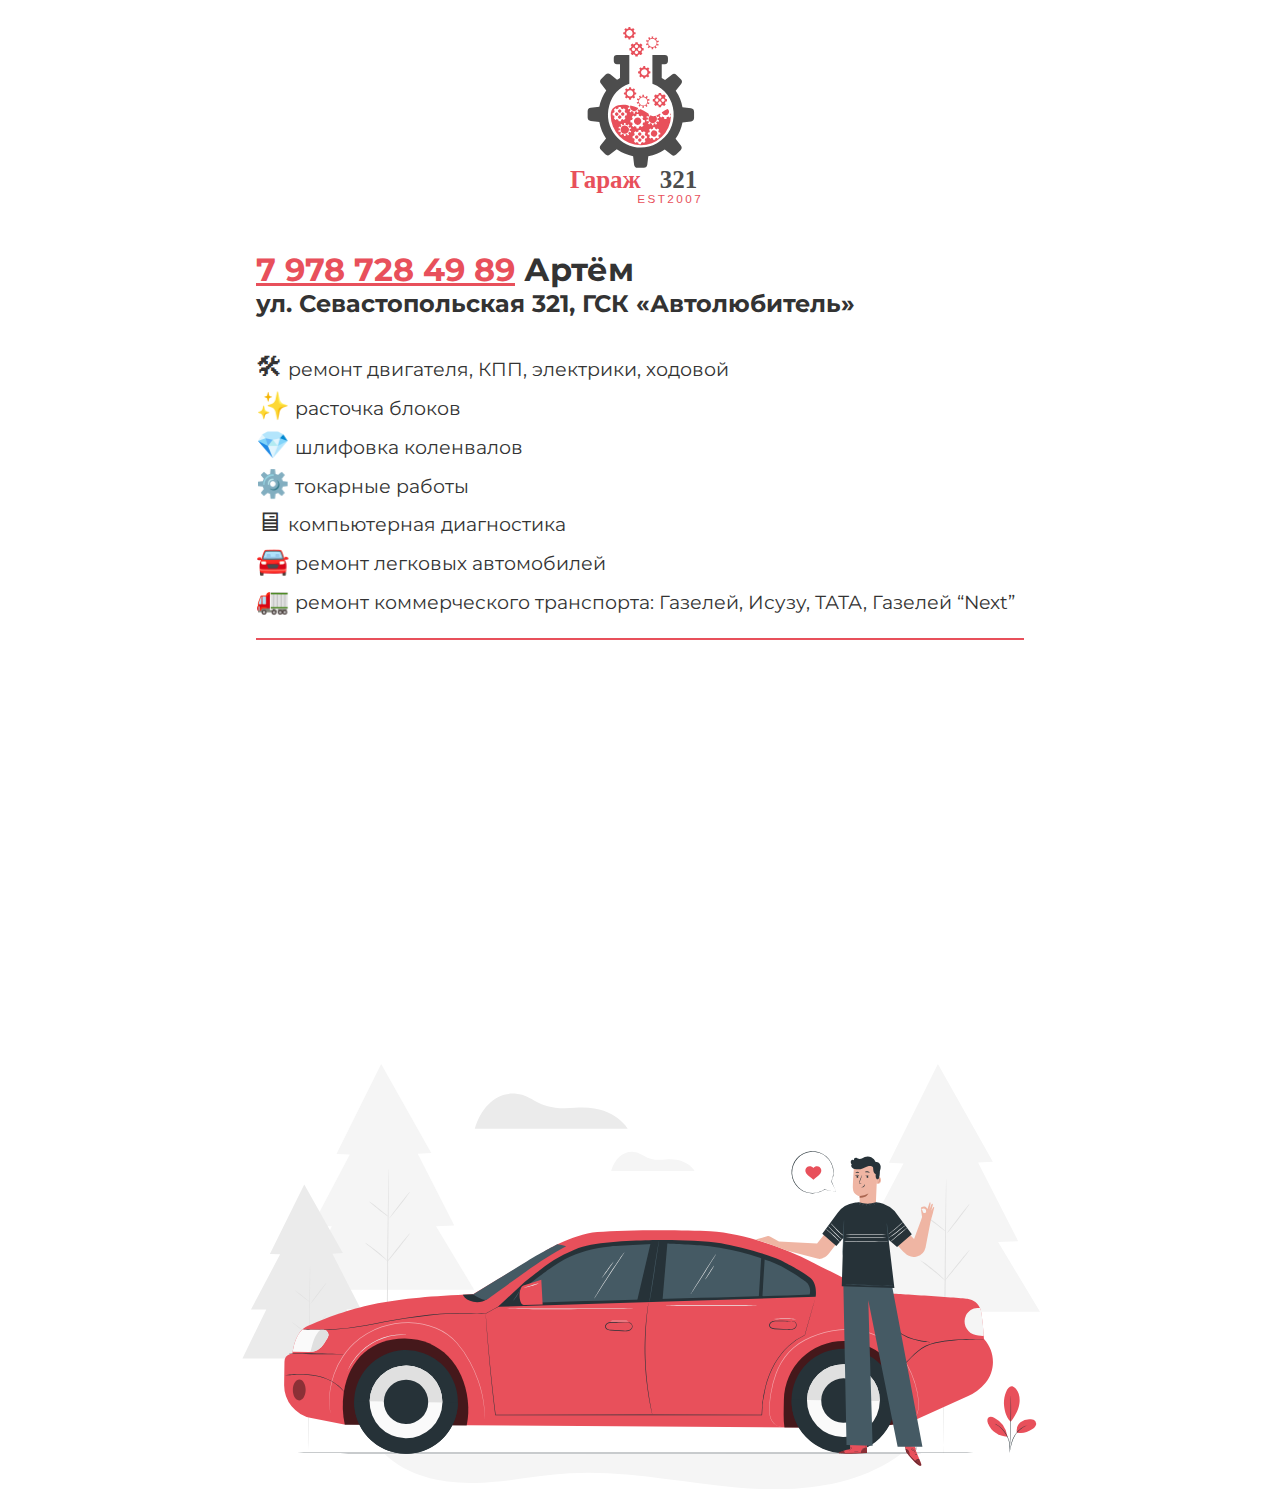
==== commit 16d189e2: "chore" ====
--- a/index.html
+++ b/index.html
@@ -9,6 +9,7 @@
   </head>
   <body>
     <header>
+      <div class="logo-container">
       <svg
         id="logo"
         xmlns="http://www.w3.org/2000/svg"
@@ -52,6 +53,7 @@
           <tspan x="30.27" y="0">2007</tspan>
         </text>
       </svg>
+    </div>
       <div class="contact-info">
         <h1>
           <a class="contact-tel" href="tel:+79787284989">7 978 728 49 89</a>
@@ -75,6 +77,9 @@
         </ul>
 
       </section>
+      <div id="map"></div>
+    </main>
+    <footer>
       <svg
         xmlns="http://www.w3.org/2000/svg"
         id="hero"
@@ -783,9 +788,7 @@
           </g>
         </g>
       </svg>
-      <div id="map"></div>
-    </main>
-
+    </footer>
     <script
       src="https://api-maps.yandex.ru/2.1/?lang=ru_RU&amp;apikey=1cf625e6-3a02-4a70-9ba8-ed64f210de6b"
       type="text/javascript"
--- a/style.css
+++ b/style.css
@@ -1,16 +1,9 @@
-/* ! для тестирования */
-/* body * {
-  border: 1px solid black;
-} */
-/* ! для тестирования */
-
 * {
   padding: 0;
   margin: 0;
 }
 
 body {
-  padding: 1em;
   background: #ffffff;
   color: #333;
   max-width: 800px;
@@ -18,17 +11,57 @@
   font-family: 'Montserrat', sans-serif;
 }
 
-header {
-  padding: 0.5em;
-  height: 10vh;
+
+/* * contact info */
+
+.contact-info {
+  font-weight: 700;
+  padding: 1em;
+}
+
+.contact-tel {
+  color: #e8505b;
+  transition: 0.5s;
+}
+.contact-tel:hover {
+  color: #e98087;
+}
+
+/* * logo */
+
+.logo-container {
+  height: 20vh;
   display: flex;
-  justify-content: space-between;
-  margin-bottom: 1em;
+  justify-content: center;
+  margin: 1.7em;
+}
+
+#logo {
+  height: 100%;
+}
+
+.logo-color {
+  fill: #e8505b;
+  animation: color-rotate  5s ease-in 1;
+}
+
+@keyframes color-rotate {
+  0% {
+    fill: rgb(255, 255, 0);
+  }
+  50% {
+    fill: #58e850;
+  }
+  100% {
+    fill: #e8505b;
+  }
 }
 
 /* * info */
 .info {
-  margin-bottom: 1em;
+  margin: 1em;
+  padding-bottom: 1em;
+  border-bottom: #e8505b solid 2px;
 }
 
 ul {
@@ -41,34 +74,8 @@
 
 li {
   font-size: 1.2em;
-}
-
-/* * contact info */
-
-.contact-info {
-  font-weight: 700;
-  text-align: right;
-}
-
-.contact-tel {
-  color: #e8505b;
-  transition: 0.5s;
-}
-.contact-tel:hover {
-  color: #e98087;
-}
-
-.contact-info h2 {
-  margin-top: 0.7em;
-}
-
-/* * logo */
-#logo {
-  height: 100%;
-}
-
-.logo-color {
-  fill: #e8505b;
+  margin-bottom: .3em;
+  /* line-height: 1.2; */
 }
 
 /* * hero */
@@ -98,6 +105,7 @@
 /* * map */
 
 #map {
-  height: 80vh;
+  margin-top: 2em;
+  height: 40vh;
   padding: 1em;
 }
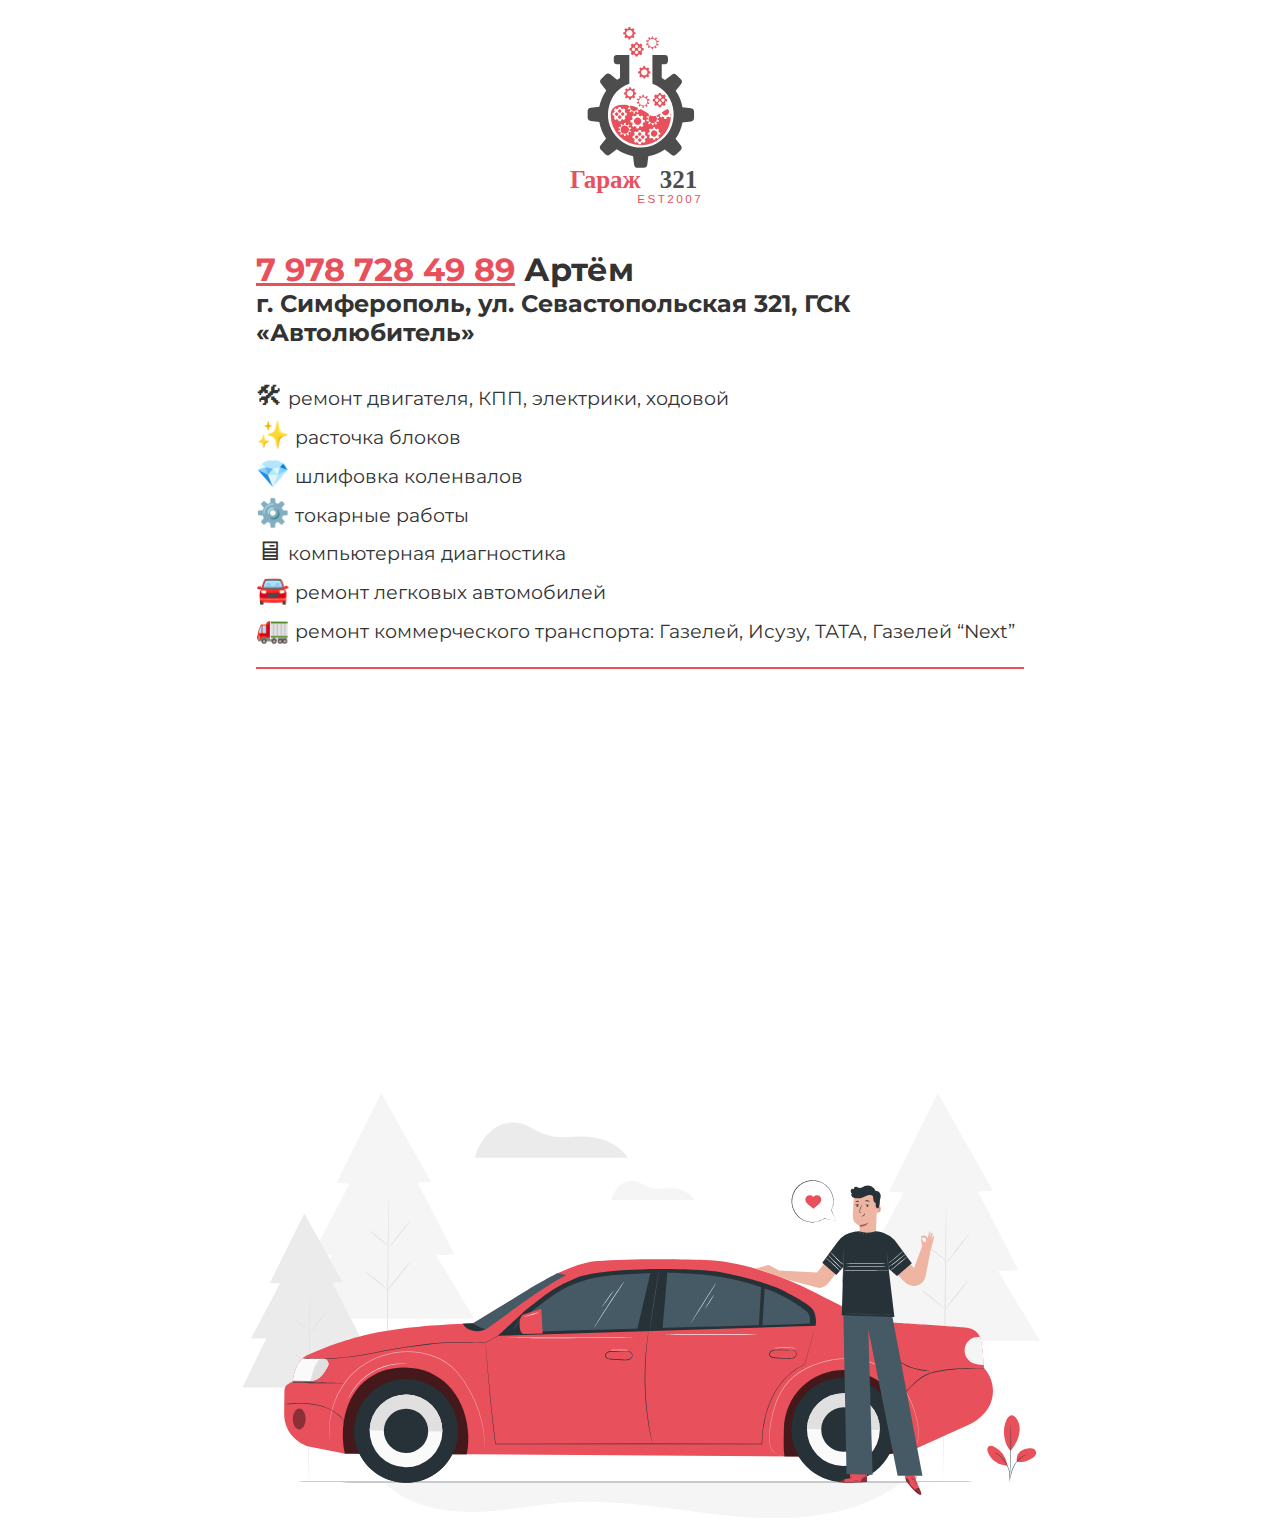
==== commit 4c58c944: "chore" ====
--- a/index.html
+++ b/index.html
@@ -60,7 +60,7 @@
           <span class="contact-name">Артём</span>
         </h1>
         <h2>
-          ул. Севастопольская 321, ГСК &#171Автолюбитель&#187
+          г. Симферополь, ул. Севастопольская 321, ГСК &#171Автолюбитель&#187
         </h2>
       </div>
     </header>
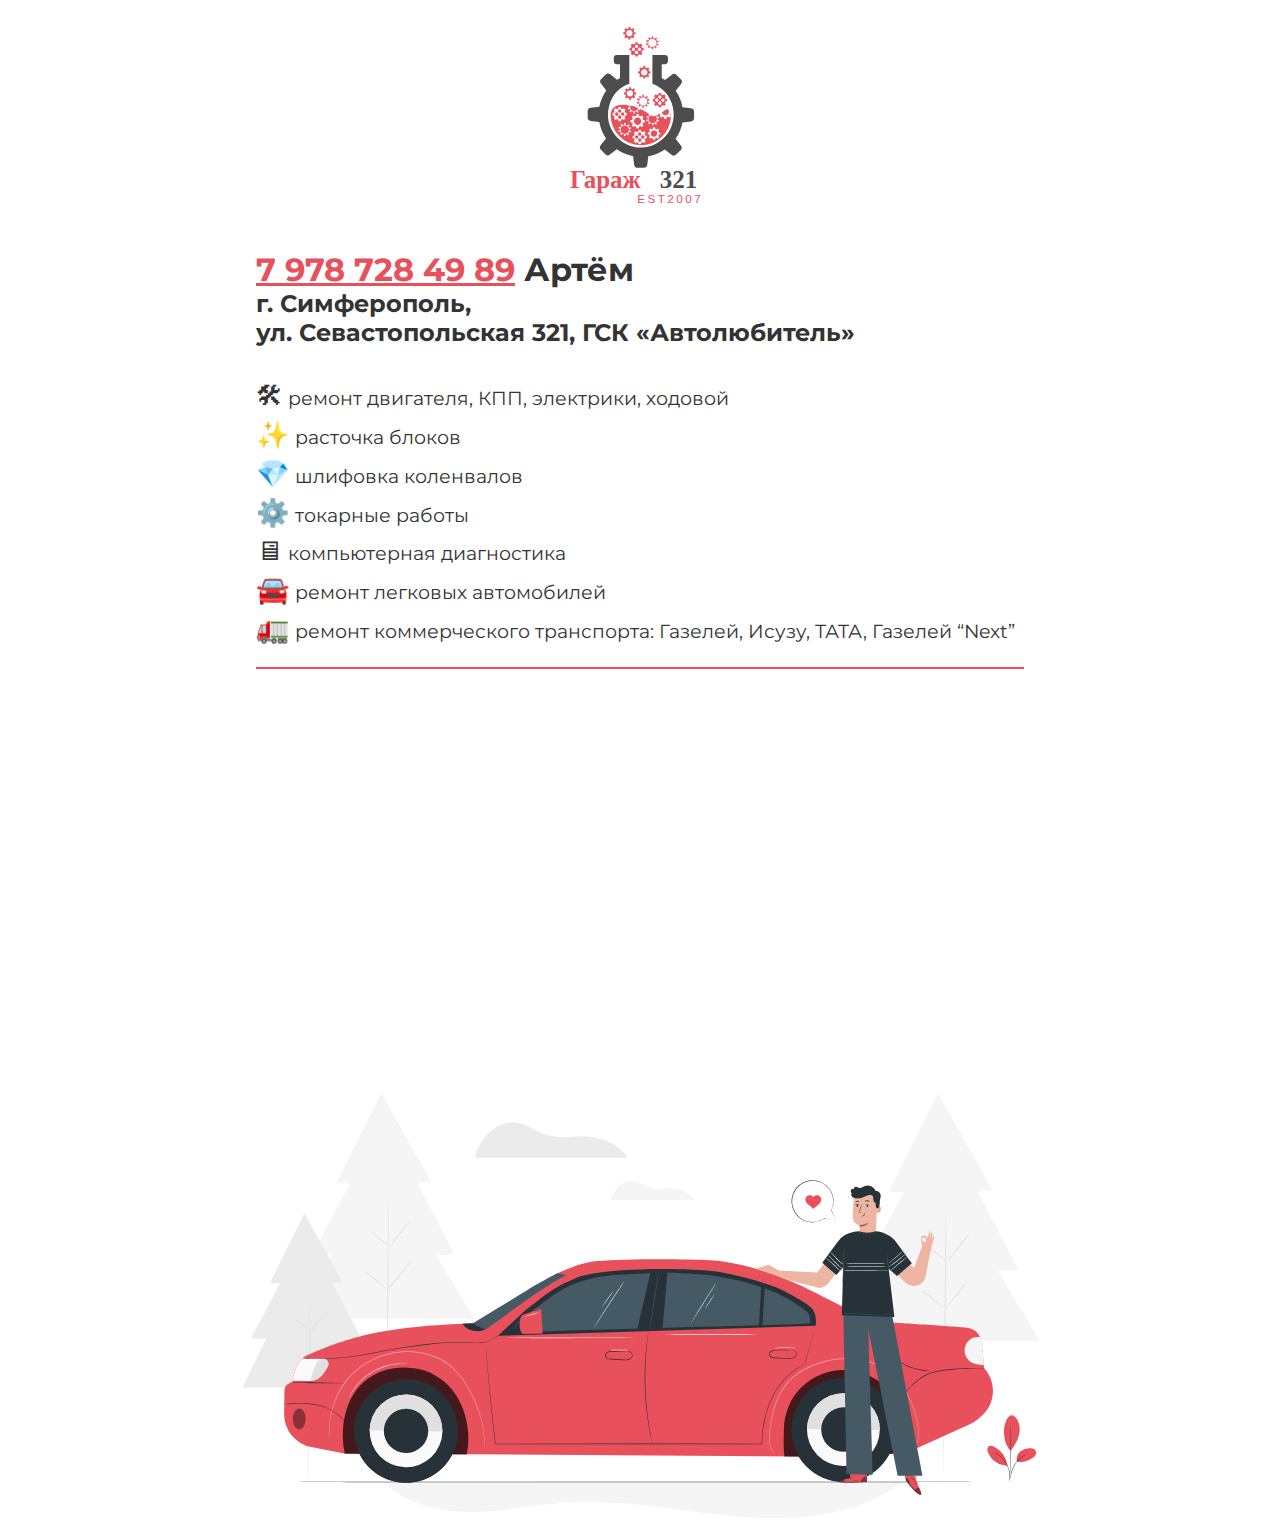
==== commit 6b519cf4: "chore" ====
--- a/index.html
+++ b/index.html
@@ -60,7 +60,7 @@
           <span class="contact-name">Артём</span>
         </h1>
         <h2>
-          г. Симферополь, ул. Севастопольская 321, ГСК &#171Автолюбитель&#187
+          г. Симферополь,<br> ул.&nbsp;Севастопольская&nbsp;321, ГСК &#171Автолюбитель&#187
         </h2>
       </div>
     </header>
